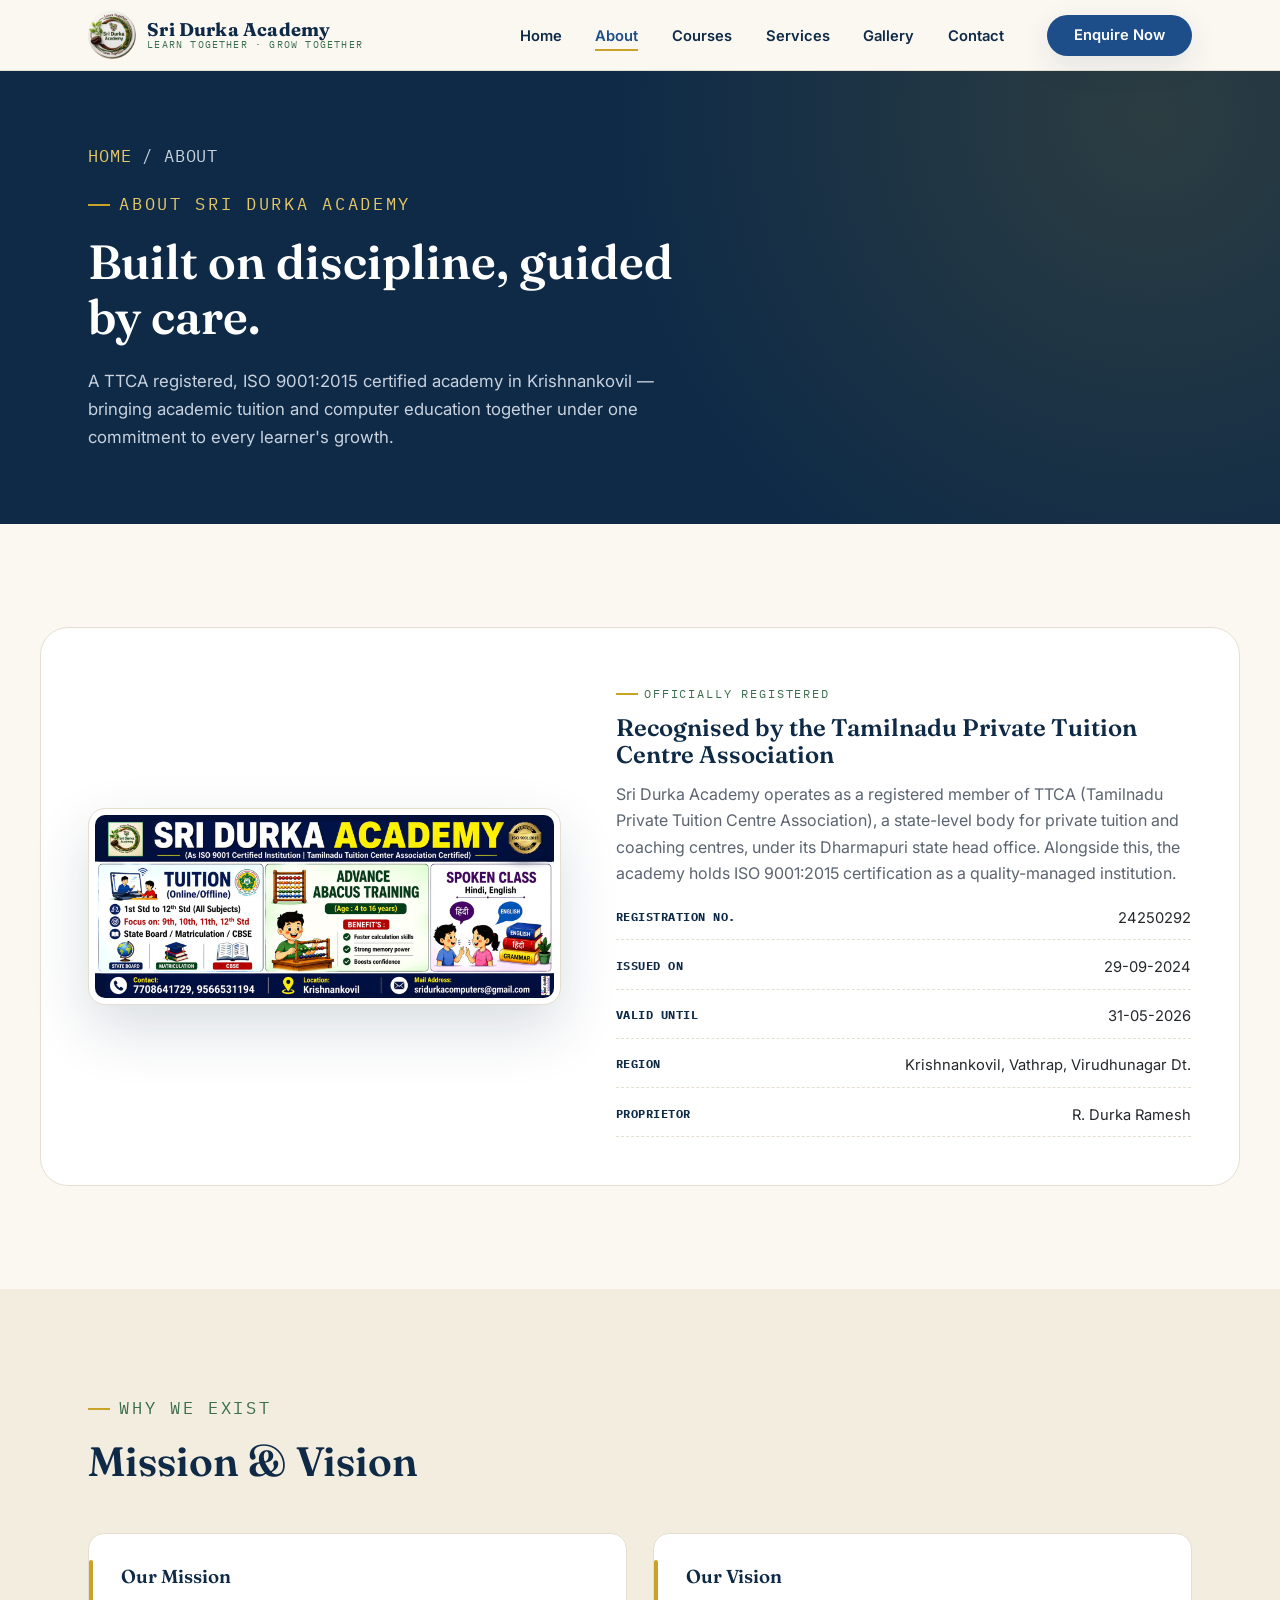
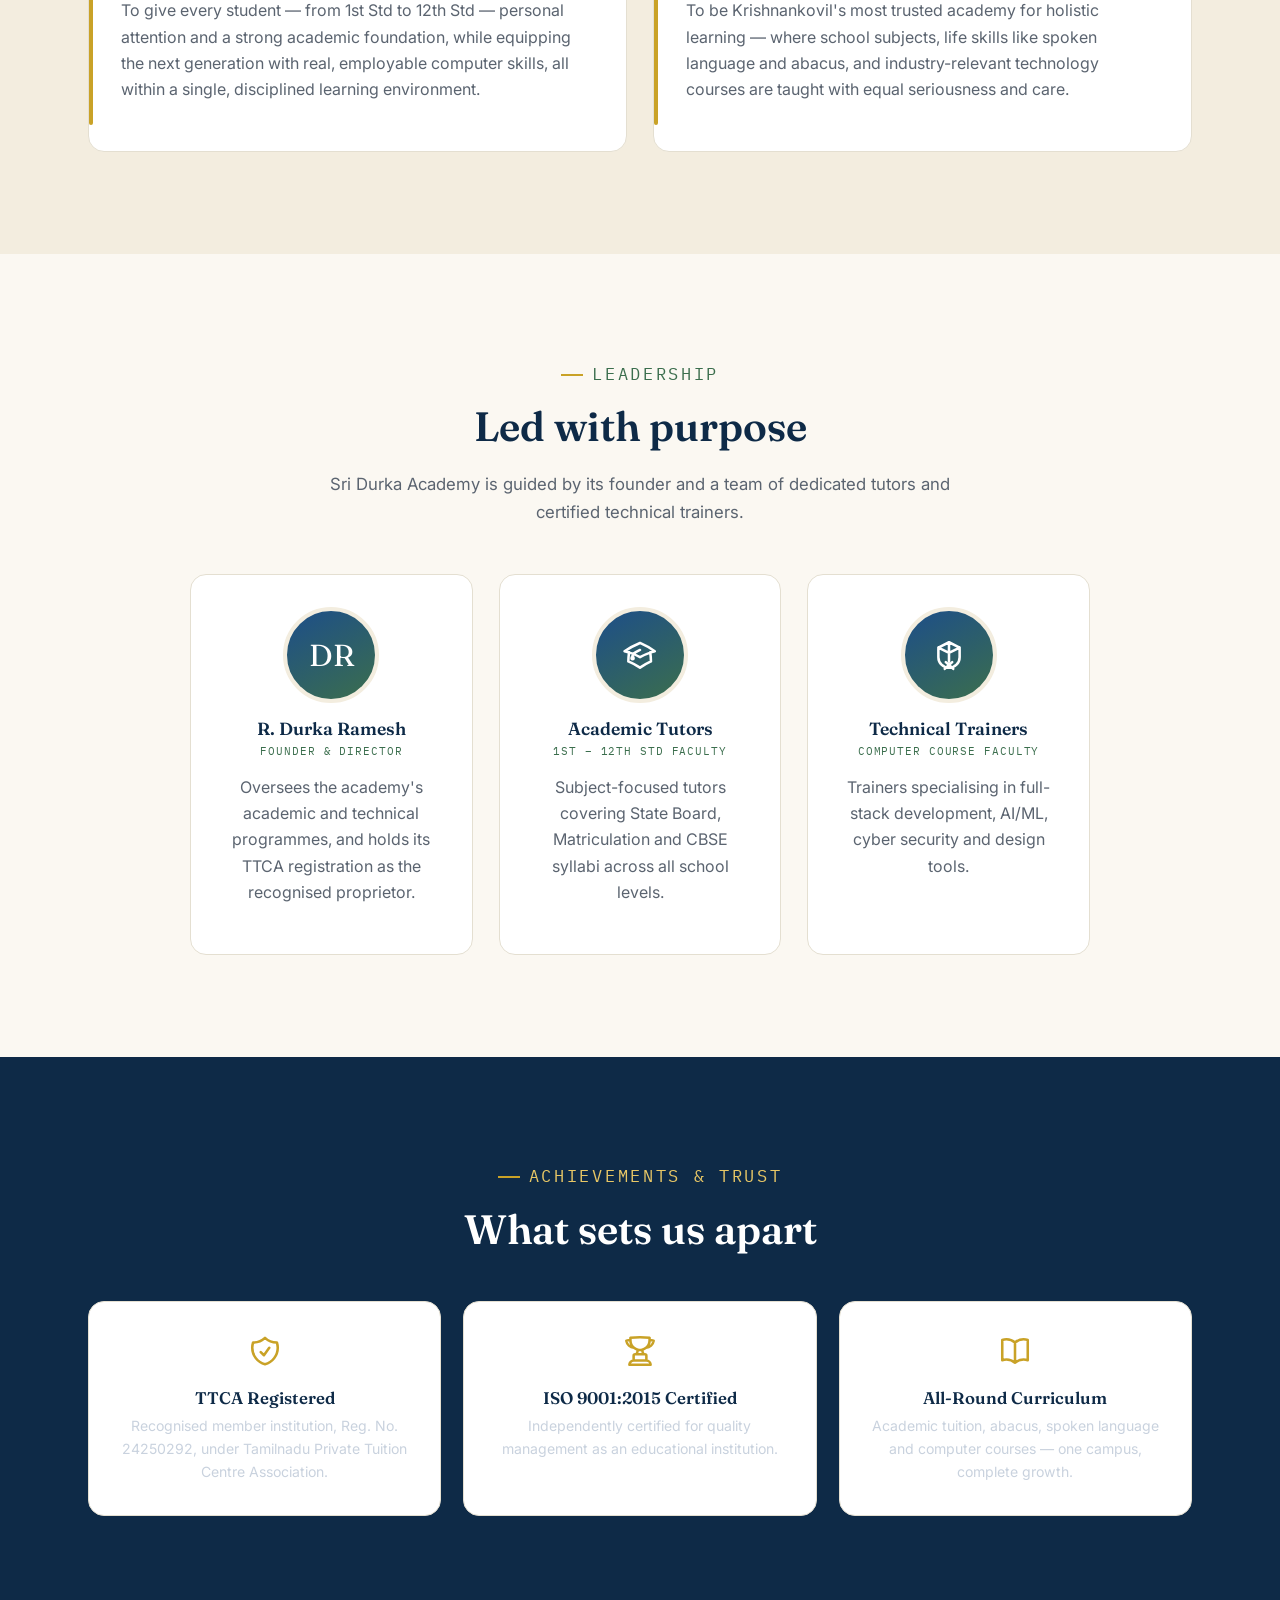
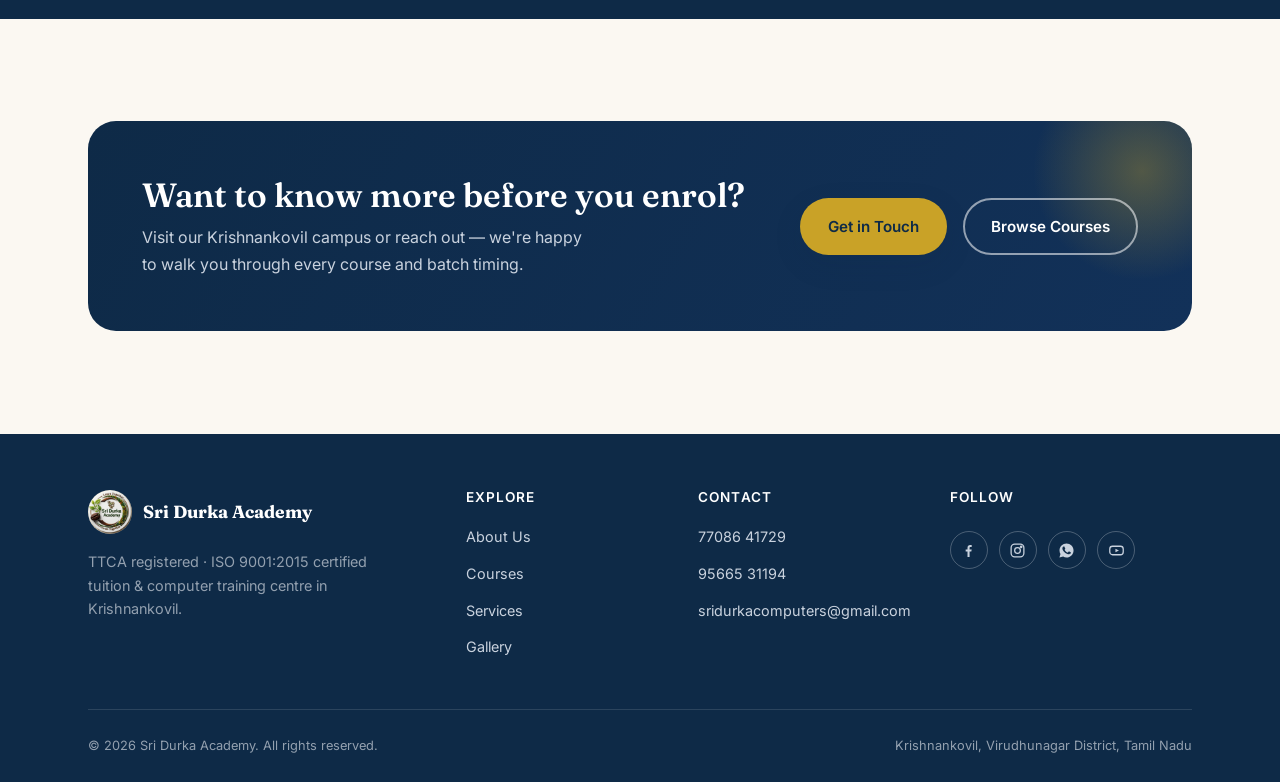
==== about.html @ a43e517c "Initial website upload" ====
<!DOCTYPE html>
<html lang="en">
<head>
<meta charset="UTF-8">
<meta name="viewport" content="width=device-width, initial-scale=1.0">
<title>About Us | Sri Durka Academy — TTCA Registered, ISO 9001:2015 Certified</title>
<meta name="description" content="Learn about Sri Durka Academy's mission, vision and leadership — a TTCA registered, ISO 9001:2015 certified tuition and computer training centre in Krishnankovil.">
<link rel="icon" type="image/png" href="images/favicon-192.png">
<link rel="apple-touch-icon" href="images/favicon-512.png">
<link rel="preconnect" href="https://fonts.googleapis.com">
<link rel="preconnect" href="https://fonts.gstatic.com" crossorigin>
<link href="https://fonts.googleapis.com/css2?family=Fraunces:ital,opsz,wght@0,9..144,500;0,9..144,600;0,9..144,700;1,9..144,500&family=Inter:wght@400;500;600;700;800&family=IBM+Plex+Mono:wght@500;600&display=swap" rel="stylesheet">
<link rel="stylesheet" href="css/style.css">
</head>
<body>

<header class="site-header">
  <div class="header-inner">
    <a href="index.html" class="brand" aria-label="Sri Durka Academy home">
      <img src="images/logo.png" alt="Sri Durka Academy logo">
      <span class="brand-text">
        <strong>Sri Durka Academy</strong>
        <span>Learn Together · Grow Together</span>
      </span>
    </a>
    <nav class="main-nav" aria-label="Primary">
      <ul>
        <li><a href="index.html" data-page="index.html">Home</a></li>
        <li><a href="about.html" data-page="about.html" class="active">About</a></li>
        <li><a href="courses.html" data-page="courses.html">Courses</a></li>
        <li><a href="services.html" data-page="services.html">Services</a></li>
        <li><a href="gallery.html" data-page="gallery.html">Gallery</a></li>
        <li><a href="contact.html" data-page="contact.html">Contact</a></li>
        <li class="nav-cta"><a href="contact.html" class="btn btn-primary">Enquire Now</a></li>
      </ul>
    </nav>
    <button class="nav-toggle" aria-label="Toggle navigation menu" aria-expanded="false">
      <span></span><span></span><span></span>
    </button>
  </div>
</header>

<section class="page-hero">
  <div class="container">
    <p class="breadcrumb"><a href="index.html">Home</a> / About</p>
    <p class="eyebrow">About Sri Durka Academy</p>
    <h1>Built on discipline, guided by care.</h1>
    <p>A TTCA registered, ISO 9001:2015 certified academy in Krishnankovil — bringing academic tuition and computer education together under one commitment to every learner's growth.</p>
  </div>
</section>

<!-- ===== Overview / Registration ===== -->
<section class="section">
  <div class="container cert-block reveal">
    <div class="cert-frame">
      <img src="images/certificate.jpg" alt="TTCA registration certificate of Sri Durka Academy, Reg. No. 24250292" data-lightbox="images/certificate.jpg" data-caption="TTCA Registration Certificate — Reg. No. 24250292">
    </div>
    <div>
      <p class="eyebrow">Officially Registered</p>
      <h2>Recognised by the Tamilnadu Private Tuition Centre Association</h2>
      <p>Sri Durka Academy operates as a registered member of TTCA (Tamilnadu Private Tuition Centre Association), a state-level body for private tuition and coaching centres, under its Dharmapuri state head office. Alongside this, the academy holds ISO 9001:2015 certification as a quality-managed institution.</p>
      <div class="cert-meta">
        <div><strong>Registration No.</strong><span>24250292</span></div>
        <div><strong>Issued On</strong><span>29-09-2024</span></div>
        <div><strong>Valid Until</strong><span>31-05-2026</span></div>
        <div><strong>Region</strong><span>Krishnankovil, Vathrap, Virudhunagar Dt.</span></div>
        <div><strong>Proprietor</strong><span>R. Durka Ramesh</span></div>
      </div>
    </div>
  </div>
</section>

<!-- ===== Mission / Vision ===== -->
<section class="section section--alt">
  <div class="container">
    <div class="section-head reveal">
      <p class="eyebrow">Why We Exist</p>
      <h2>Mission &amp; Vision</h2>
    </div>
    <div class="pillars">
      <div class="pillar reveal">
        <h3>Our Mission</h3>
        <p>To give every student — from 1st Std to 12th Std — personal attention and a strong academic foundation, while equipping the next generation with real, employable computer skills, all within a single, disciplined learning environment.</p>
      </div>
      <div class="pillar reveal reveal-delay-1">
        <h3>Our Vision</h3>
        <p>To be Krishnankovil's most trusted academy for holistic learning — where school subjects, life skills like spoken language and abacus, and industry-relevant technology courses are taught with equal seriousness and care.</p>
      </div>
    </div>
  </div>
</section>

<!-- ===== Founder / Leadership ===== -->
<section class="section">
  <div class="container">
    <div class="section-head center reveal">
      <p class="eyebrow" style="justify-content:center;">Leadership</p>
      <h2>Led with purpose</h2>
      <p>Sri Durka Academy is guided by its founder and a team of dedicated tutors and certified technical trainers.</p>
    </div>
    <div class="card-grid grid-3" style="max-width:900px; margin-inline:auto;">
      <div class="faculty-card reveal">
        <div class="faculty-avatar">DR</div>
        <h3>R. Durka Ramesh</h3>
        <span class="faculty-role">Founder &amp; Director</span>
        <p>Oversees the academy's academic and technical programmes, and holds its TTCA registration as the recognised proprietor.</p>
      </div>
      <div class="faculty-card reveal reveal-delay-1">
        <div class="faculty-avatar">
          <svg viewBox="0 0 24 24" width="34" height="34" fill="none" stroke="#fff" stroke-width="1.8"><path stroke-linecap="round" stroke-linejoin="round" d="M4.26 10.147a60.44 60.44 0 00-.491 6.347A48.62 48.62 0 0112 20.904a48.62 48.62 0 017.731-4.41 60.46 60.46 0 00-.491-6.347m-15.482 0a50.57 50.57 0 00-2.658-.813A59.9 59.9 0 0112 3.493a59.9 59.9 0 0110.399 5.84c-.896.248-1.783.52-2.658.814m-15.482 0A50.697 50.697 0 0112 13.489a50.697 50.697 0 017.74-3.342M6.75 15a.75.75 0 100-1.5.75.75 0 000 1.5zm0 0v-3.675A55.378 55.378 0 0112 8.443"/></svg>
        </div>
        <h3>Academic Tutors</h3>
        <span class="faculty-role">1st – 12th Std Faculty</span>
        <p>Subject-focused tutors covering State Board, Matriculation and CBSE syllabi across all school levels.</p>
      </div>
      <div class="faculty-card reveal reveal-delay-2">
        <div class="faculty-avatar">
          <svg viewBox="0 0 24 24" width="34" height="34" fill="none" stroke="#fff" stroke-width="1.8"><path stroke-linecap="round" stroke-linejoin="round" d="M9.75 17L15 21.75M14.25 17L9 21.75M12 3v13.5M4.5 6.75l7.5-3.75 7.5 3.75M4.5 6.75v6.75a7.5 7.5 0 0015 0V6.75M4.5 6.75L12 10.5l7.5-3.75"/></svg>
        </div>
        <h3>Technical Trainers</h3>
        <span class="faculty-role">Computer Course Faculty</span>
        <p>Trainers specialising in full-stack development, AI/ML, cyber security and design tools.</p>
      </div>
    </div>
  </div>
</section>

<!-- ===== Achievements / Trust markers ===== -->
<section class="section section--ink">
  <div class="container">
    <div class="section-head center reveal">
      <p class="eyebrow" style="justify-content:center;">Achievements &amp; Trust</p>
      <h2>What sets us apart</h2>
    </div>
    <div class="achieve-grid">
      <div class="achieve reveal">
        <svg viewBox="0 0 24 24" fill="none" stroke="currentColor" stroke-width="1.8"><path stroke-linecap="round" stroke-linejoin="round" d="M9 12.75L11.25 15 15 9.75m-3-7.036A11.959 11.959 0 013.598 6 11.99 11.99 0 003 9.749c0 5.592 3.824 10.29 9 11.623 5.176-1.332 9-6.03 9-11.622 0-1.31-.21-2.571-.598-3.751h-.152c-3.196 0-6.1-1.248-8.25-3.285z"/></svg>
        <h4>TTCA Registered</h4>
        <p>Recognised member institution, Reg. No. 24250292, under Tamilnadu Private Tuition Centre Association.</p>
      </div>
      <div class="achieve reveal reveal-delay-1">
        <svg viewBox="0 0 24 24" fill="none" stroke="currentColor" stroke-width="1.8"><path stroke-linecap="round" stroke-linejoin="round" d="M16.5 18.75h-9m9 0a3 3 0 013 3h-15a3 3 0 013-3m9 0v-3.375c0-.621-.503-1.125-1.125-1.125h-.871M7.5 18.75v-3.375c0-.621.504-1.125 1.125-1.125h.872m5.007 0H9.497m5.007 0a7.454 7.454 0 01-.982-3.172M9.497 14.25a7.454 7.454 0 00.981-3.172M5.25 4.236c-.982.143-1.954.317-2.916.52A6.003 6.003 0 007.73 9.728M5.25 4.236V4.5c0 2.108.966 3.99 2.48 5.228M5.25 4.236V2.721C7.456 2.41 9.71 2.25 12 2.25c2.291 0 4.545.16 6.75.47v1.516M7.73 9.728a6.726 6.726 0 002.748 1.35m8.272-6.842V4.5c0 2.108-.966 3.99-2.48 5.228m2.48-5.492a46.32 46.32 0 012.916.52 6.003 6.003 0 01-5.395 4.972m0 0a6.726 6.726 0 01-2.749 1.35m0 0a6.772 6.772 0 01-3.044 0"/></svg>
        <h4>ISO 9001:2015 Certified</h4>
        <p>Independently certified for quality management as an educational institution.</p>
      </div>
      <div class="achieve reveal reveal-delay-2">
        <svg viewBox="0 0 24 24" fill="none" stroke="currentColor" stroke-width="1.8"><path stroke-linecap="round" stroke-linejoin="round" d="M12 6.042A8.967 8.967 0 006 3.75c-1.052 0-2.062.18-3 .512v14.25A8.987 8.987 0 016 18c2.305 0 4.408.867 6 2.292m0-14.25a8.966 8.966 0 016-2.292c1.052 0 2.062.18 3 .512v14.25A8.987 8.987 0 0018 18a8.967 8.967 0 00-6 2.292m0-14.25v14.25"/></svg>
        <h4>All-Round Curriculum</h4>
        <p>Academic tuition, abacus, spoken language and computer courses — one campus, complete growth.</p>
      </div>
    </div>
  </div>
</section>

<!-- ===== CTA ===== -->
<section class="section">
  <div class="container">
    <div class="cta-band reveal">
      <div>
        <h3>Want to know more before you enrol?</h3>
        <p>Visit our Krishnankovil campus or reach out — we're happy to walk you through every course and batch timing.</p>
      </div>
      <div class="cta-actions">
        <a href="contact.html" class="btn btn-gold">Get in Touch</a>
        <a href="courses.html" class="btn btn-outline">Browse Courses</a>
      </div>
    </div>
  </div>
</section>

<footer class="site-footer">
  <div class="container">
    <div class="footer-grid">
      <div>
        <div class="footer-brand">
          <img src="images/logo.png" alt="Sri Durka Academy logo">
          <strong>Sri Durka Academy</strong>
        </div>
        <p style="color:#93A0AF; font-size:0.9rem; max-width:34ch;">TTCA registered · ISO 9001:2015 certified tuition &amp; computer training centre in Krishnankovil.</p>
      </div>
      <div>
        <h4>Explore</h4>
        <ul>
          <li><a href="about.html">About Us</a></li>
          <li><a href="courses.html">Courses</a></li>
          <li><a href="services.html">Services</a></li>
          <li><a href="gallery.html">Gallery</a></li>
        </ul>
      </div>
      <div>
        <h4>Contact</h4>
        <ul>
          <li><a href="tel:+917708641729">77086 41729</a></li>
          <li><a href="tel:+919566531194">95665 31194</a></li>
          <li><a href="mailto:sridurkacomputers@gmail.com">sridurkacomputers@gmail.com</a></li>
        </ul>
      </div>
      <div>
        <h4>Follow</h4>
        <div class="social-row">
          <a href="#" aria-label="Facebook"><svg viewBox="0 0 24 24" fill="currentColor"><path d="M13.5 21v-7.5h2.5l.5-3H13.5V8.5c0-.87.24-1.46 1.49-1.46H16.5V4.36C16.24 4.32 15.34 4.25 14.29 4.25c-2.19 0-3.69 1.34-3.69 3.79V10.5H8v3h2.6V21h2.9z"/></svg></a>
          <a href="#" aria-label="Instagram"><svg viewBox="0 0 24 24" fill="none" stroke="currentColor" stroke-width="1.8"><rect x="3" y="3" width="18" height="18" rx="5"/><circle cx="12" cy="12" r="4"/><circle cx="17.2" cy="6.8" r="1"/></svg></a>
          <a href="#" aria-label="WhatsApp"><svg viewBox="0 0 24 24" fill="currentColor"><path d="M12.04 2C6.58 2 2.13 6.45 2.13 11.91c0 1.85.5 3.58 1.36 5.06L2 22l5.2-1.46a9.87 9.87 0 004.84 1.24h.01c5.46 0 9.9-4.45 9.9-9.91C21.96 6.45 17.51 2 12.04 2zm5.8 14.03c-.24.68-1.4 1.3-1.94 1.38-.5.08-1.13.11-1.82-.11a16.7 16.7 0 01-1.66-.6c-2.93-1.26-4.85-4.2-5-4.4-.15-.2-1.2-1.6-1.2-3.06 0-1.45.77-2.16 1.04-2.46.27-.3.6-.37.8-.37.2 0 .4 0 .58.01.19.01.44-.07.68.53.24.6.83 2.06.9 2.21.07.15.12.32.02.52-.1.2-.15.33-.3.5-.15.18-.31.4-.44.54-.15.15-.3.31-.13.6.17.3.76 1.26 1.64 2.04 1.13 1 2.08 1.32 2.38 1.47.3.15.48.13.65-.08.18-.2.75-.87.95-1.17.2-.3.4-.25.66-.15.27.1 1.72.81 2.01.96.3.15.5.22.57.35.07.13.07.75-.17 1.42z"/></svg></a>
          <a href="#" aria-label="YouTube"><svg viewBox="0 0 24 24" fill="none" stroke="currentColor" stroke-width="1.8"><rect x="2.5" y="6" width="19" height="12" rx="4"/><path d="M10.5 9.5l5 2.5-5 2.5z" fill="currentColor" stroke="none"/></svg></a>
        </div>
      </div>
    </div>
    <div class="footer-bottom">
      <span>&copy; <span data-year></span> Sri Durka Academy. All rights reserved.</span>
      <span>Krishnankovil, Virudhunagar District, Tamil Nadu</span>
    </div>
  </div>
</footer>

<div class="lightbox">
  <button class="lightbox-close" aria-label="Close">&times;</button>
  <img src="" alt="">
  <div class="lightbox-caption"></div>
</div>

<script src="js/main.js"></script>
</body>
</html>
---- css/style.css ----
/* ============================================================
   SRI DURKA ACADEMY — Stylesheet
   Design system: Navy / Royal Blue / Gold / Leaf Green on cream
   Display face: Fraunces  |  Body: Inter  |  Utility: IBM Plex Mono
   ============================================================ */

/* ---------- Design tokens ---------- */
:root{
  /* colour */
  --ink:        #0E2A47;   /* deep navy — headings, header */
  --royal:      #1D4E89;   /* primary blue — links, buttons */
  --royal-dark: #123159;
  --gold:       #C9A227;   /* seal / accent */
  --gold-soft:  #E8C766;
  --leaf:       #3B6E4D;   /* secondary accent, tied to logo leaf */
  --leaf-dark:  #2A5138;
  --cream:      #FBF8F2;   /* page background */
  --cream-deep: #F3EDDF;
  --paper:      #FFFFFF;
  --text:       #24272B;
  --text-soft:  #5B6470;
  --line:       #E4DFD1;
  --shadow:     0 10px 30px rgba(14,42,71,0.10);
  --shadow-lg:  0 24px 60px rgba(14,42,71,0.16);

  /* type */
  --font-display: "Fraunces", Georgia, "Times New Roman", serif;
  --font-body: "Inter", -apple-system, BlinkMacSystemFont, "Segoe UI", sans-serif;
  --font-mono: "IBM Plex Mono", "Courier New", monospace;

  /* rhythm */
  --radius-sm: 8px;
  --radius: 16px;
  --radius-lg: 28px;
  --gutter: clamp(1.25rem, 4vw, 3rem);
  --section-pad: clamp(3.5rem, 8vw, 7rem);
  --maxw: 1200px;
}

/* ---------- Reset ---------- */
*, *::before, *::after{ box-sizing: border-box; }
html{ scroll-behavior: smooth; }
@media (prefers-reduced-motion: reduce){
  html{ scroll-behavior: auto; }
  *, *::before, *::after{ animation-duration: 0.001ms !important; animation-iteration-count: 1 !important; transition-duration: 0.001ms !important; scroll-behavior: auto !important; }
}
body{
  margin:0;
  font-family: var(--font-body);
  color: var(--text);
  background: var(--cream);
  line-height: 1.65;
  -webkit-font-smoothing: antialiased;
}
img{ max-width:100%; display:block; }
a{ color: inherit; text-decoration:none; }
ul{ list-style:none; margin:0; padding:0; }
h1,h2,h3,h4{ font-family: var(--font-display); color: var(--ink); line-height:1.15; margin:0 0 0.5em; font-weight:600; }
p{ margin:0 0 1em; color: var(--text-soft); }
button{ font-family: inherit; cursor:pointer; }
:focus-visible{ outline: 3px solid var(--gold); outline-offset: 3px; }

.container{ max-width: var(--maxw); margin-inline:auto; padding-inline: var(--gutter); }
.section{ padding-block: var(--section-pad); }
.section--tight{ padding-block: clamp(2.5rem,5vw,4rem); }
.section--alt{ background: var(--cream-deep); }
.section--ink{ background: var(--ink); color:#EFEAE0; }
.section--ink h2, .section--ink h3{ color:#fff; }
.section--ink p{ color:#C9D2DE; }

.eyebrow{
  font-family: var(--font-mono);
  font-size: 0.72rem;
  letter-spacing: 0.16em;
  text-transform: uppercase;
  color: var(--leaf);
  display:inline-flex;
  align-items:center;
  gap: 0.55em;
  margin-bottom: 0.9em;
}
.eyebrow::before{ content:""; width: 22px; height: 2px; background: var(--gold); display:inline-block; }
.section--ink .eyebrow{ color: var(--gold-soft); }

.section-head{ max-width: 640px; margin-bottom: clamp(2rem,4vw,3rem); }
.section-head.center{ margin-inline:auto; text-align:center; }
.section-head h2{ font-size: clamp(1.8rem, 3.2vw, 2.6rem); }
.section-head p{ font-size: 1.05rem; }

/* ---------- Buttons ---------- */
.btn{
  display:inline-flex; align-items:center; justify-content:center; gap:0.5em;
  font-family: var(--font-body); font-weight:600; font-size:0.95rem;
  padding: 0.9em 1.7em; border-radius: 999px; border: 2px solid transparent;
  transition: transform .25s ease, box-shadow .25s ease, background .25s ease, color .25s ease, border-color .25s ease;
  white-space: nowrap;
}
.btn-primary{ background: var(--royal); color:#fff !important; box-shadow: var(--shadow); }
.btn-primary:hover{ background: var(--royal-dark); transform: translateY(-2px); box-shadow: var(--shadow-lg); }
.btn-primary a{ color:#fff !important; }
.btn-gold{ background: var(--gold); color: var(--ink); box-shadow: var(--shadow); }
.btn-gold:hover{ background: var(--gold-soft); transform: translateY(-2px); box-shadow: var(--shadow-lg); }
.btn-outline{ border-color: rgba(255,255,255,0.55); color:#fff; }
.btn-outline:hover{ background: rgba(255,255,255,0.12); border-color:#fff; }
.btn-ghost{ border-color: var(--ink); color: var(--ink); }
.btn-ghost:hover{ background: var(--ink); color:#fff; }
.btn-block{ width:100%; }

/* ---------- Header ---------- */
.site-header{
  position: sticky; top:0; z-index: 100;
  background: rgba(251,248,242,0.9);
  backdrop-filter: blur(10px);
  border-bottom: 1px solid var(--line);
  transition: box-shadow .3s ease;
}
.site-header.scrolled{ box-shadow: 0 6px 24px rgba(14,42,71,0.08); }
.header-inner{
  display:flex; align-items:center; justify-content:space-between;
  padding-block: 0.7rem;
  max-width: var(--maxw); margin-inline:auto; padding-inline: var(--gutter);
}
.brand{ display:flex; align-items:center; gap:0.7rem; }
.brand img{ width:48px; height:48px; object-fit:contain; border-radius:50%; }
.brand-text{ display:flex; flex-direction:column; line-height:1.1; }
.brand-text strong{ font-family: var(--font-display); font-size:1.15rem; color: var(--ink); letter-spacing:0.01em; }
.brand-text span{ font-family: var(--font-mono); font-size:0.62rem; letter-spacing:0.12em; text-transform:uppercase; color: var(--leaf); }

.main-nav{ display:flex; }
.main-nav ul{ display:flex; align-items:center; gap: 2.1rem; }
.main-nav a{
  position:relative; font-weight:600; font-size:0.92rem; color: var(--ink);
  padding-block: 0.4rem;
}
.main-nav a::after{
  content:""; position:absolute; left:0; right:0; bottom:0; height:2px;
  background: var(--gold); transform: scaleX(0); transform-origin:left;
  transition: transform .3s ease;
}
.main-nav a:hover::after, .main-nav a.active::after{ transform: scaleX(1); }
.main-nav a.active{ color: var(--royal); }
.nav-cta{ margin-left: 0.6rem; }

.nav-toggle{
  display:none; background:none; border:none; width:42px; height:42px;
  position:relative; flex-direction:column; align-items:center; justify-content:center; gap:5px;
}
.nav-toggle span{ display:block; width:24px; height:2px; background: var(--ink); transition: transform .3s ease, opacity .3s ease; }
.nav-toggle.open span:nth-child(1){ transform: translateY(7px) rotate(45deg); }
.nav-toggle.open span:nth-child(2){ opacity:0; }
.nav-toggle.open span:nth-child(3){ transform: translateY(-7px) rotate(-45deg); }

/* ---------- Hero ---------- */
.hero{
  position:relative; overflow:hidden;
  padding-block: clamp(3rem,7vw,5.5rem);
  background:
    radial-gradient(circle at 82% 18%, rgba(201,162,39,0.14), transparent 45%),
    radial-gradient(circle at 8% 90%, rgba(59,110,77,0.12), transparent 50%),
    var(--cream);
}
.hero-grid{
  display:grid; grid-template-columns: 1.15fr 0.85fr; gap: clamp(2rem,5vw,4rem);
  align-items:center;
}
.hero h1{ font-size: clamp(2.4rem, 5vw, 3.6rem); margin-bottom:0.4em; }
.hero h1 em{ font-style:italic; color: var(--royal); }
.hero-lede{ font-size: 1.12rem; max-width: 46ch; }
.hero-actions{ display:flex; gap:1rem; flex-wrap:wrap; margin-top: 1.6rem; }
.hero-trust{ display:flex; gap: 1.8rem; margin-top: 2.4rem; flex-wrap:wrap; }
.hero-trust div{ display:flex; flex-direction:column; }
.hero-trust strong{ font-family: var(--font-display); font-size:1.6rem; color: var(--ink); }
.hero-trust span{ font-size:0.78rem; color: var(--text-soft); text-transform:uppercase; letter-spacing:0.06em; }

/* Signature seal badge — recurring motif referencing the academy's
   TTCA registration + ISO certification, styled like a wax/ribbon seal */
.seal{
  position:relative; width: min(340px, 90%); aspect-ratio:1; margin-inline:auto;
  border-radius:50%;
  background: conic-gradient(from 180deg, var(--gold-soft), var(--gold), var(--gold-soft), var(--gold));
  display:flex; align-items:center; justify-content:center;
  animation: seal-spin 40s linear infinite;
  filter: drop-shadow(0 20px 40px rgba(14,42,71,0.2));
}
@keyframes seal-spin{ to{ transform: rotate(360deg); } }
.seal::before{
  content:""; position:absolute; inset:14px; border-radius:50%;
  background: var(--ink);
}
.seal-core{
  position:absolute; inset:14px; border-radius:50%;
  display:flex; flex-direction:column; align-items:center; justify-content:center;
  text-align:center; color:#fff; animation: seal-spin 40s linear infinite reverse;
  padding: 1.2rem;
}
.seal-core img{ width: 54px; height:54px; object-fit:contain; border-radius:50%; margin-bottom:0.6rem; background:#fff; padding:4px; }
.seal-core strong{ font-family: var(--font-display); font-size:1rem; line-height:1.2; }
.seal-core span{ font-family: var(--font-mono); font-size:0.6rem; letter-spacing:0.1em; text-transform:uppercase; color: var(--gold-soft); margin-top:0.4rem; }

/* ---------- Cards ---------- */
.card-grid{ display:grid; gap: 1.6rem; }
.grid-2{ grid-template-columns: repeat(2,1fr); }
.grid-3{ grid-template-columns: repeat(3,1fr); }
.grid-4{ grid-template-columns: repeat(4,1fr); }

.card{
  background: var(--paper); border-radius: var(--radius); padding: 1.9rem;
  border: 1px solid var(--line); position:relative; overflow:hidden;
  transition: transform .35s ease, box-shadow .35s ease, border-color .35s ease;
}
.card:hover{ transform: translateY(-6px); box-shadow: var(--shadow-lg); border-color: transparent; }
.card-icon{
  width: 54px; height:54px; border-radius: 14px; display:flex; align-items:center; justify-content:center;
  background: linear-gradient(145deg, var(--royal), var(--royal-dark)); color:#fff; margin-bottom:1.1rem;
}
.card-icon svg{ width:26px; height:26px; }
.card h3{ font-size:1.18rem; margin-bottom:0.45em; }
.card p{ font-size:0.95rem; margin-bottom:0; }

.ribbon-tag{
  position:absolute; top:14px; right:-32px; transform:rotate(40deg);
  background: var(--gold); color: var(--ink); font-family: var(--font-mono);
  font-size:0.6rem; letter-spacing:0.08em; text-transform:uppercase; font-weight:700;
  padding: 0.28em 2.4em; box-shadow: 0 2px 6px rgba(0,0,0,0.15);
}

/* Course card specifics */
.course-card{ display:flex; flex-direction:column; height:100%; }
.course-card .tags{ display:flex; flex-wrap:wrap; gap:0.4rem; margin-top:auto; padding-top:1rem; }
.course-card .tag{
  font-family: var(--font-mono); font-size:0.66rem; letter-spacing:0.04em; text-transform:uppercase;
  background: var(--cream-deep); color: var(--leaf-dark); padding:0.3em 0.7em; border-radius:6px;
}

/* ---------- Feature strip ---------- */
.strip{ display:grid; grid-template-columns: repeat(4,1fr); gap:1.5rem; }
.strip-item{ text-align:center; padding: 1.6rem 1rem; }
.strip-item .num{ font-family: var(--font-display); font-size:2.4rem; color: var(--gold); display:block; margin-bottom:0.2rem; }
.strip-item span{ display:block; font-size:0.85rem; color: var(--text-soft); text-transform:uppercase; letter-spacing:0.05em; }

/* ---------- Split section (image/text) ---------- */
.split{ display:grid; grid-template-columns: 1fr 1fr; gap: clamp(2rem,5vw,4rem); align-items:center; }
.split.reverse .split-media{ order:2; }
.split-media{
  position:relative; border-radius: var(--radius-lg); overflow:hidden;
  border: 1px solid var(--line); background: var(--paper); box-shadow: var(--shadow);
}
.split-media img{ width:100%; height:100%; object-fit:cover; }
.split-list{ margin-top:1.4rem; display:grid; gap:0.9rem; }
.split-list li{ display:flex; gap:0.8rem; align-items:flex-start; color: var(--text-soft); }
.split-list svg{ flex:none; width:20px; height:20px; color: var(--leaf); margin-top:2px; }

/* ---------- Illustration blocks (CSS/SVG, no external photos) ---------- */
.illustration{
  aspect-ratio: 4/3; border-radius: var(--radius-lg);
  background: linear-gradient(160deg, var(--ink), var(--royal-dark));
  display:flex; align-items:center; justify-content:center; padding:2rem;
  position:relative; overflow:hidden;
}
.illustration svg{ width:70%; height:70%; }
.illustration::after{
  content:""; position:absolute; inset:0;
  background: radial-gradient(circle at 20% 20%, rgba(201,162,39,0.25), transparent 55%);
}

/* ---------- CTA band ---------- */
.cta-band{
  background: linear-gradient(120deg, var(--ink), var(--royal-dark));
  color:#fff; border-radius: var(--radius-lg); padding: clamp(2.2rem,5vw,3.4rem);
  display:flex; align-items:center; justify-content:space-between; gap:2rem; flex-wrap:wrap;
  position:relative; overflow:hidden;
}

.feature-grid{ display:grid; grid-template-columns: repeat(4, minmax(0, 1fr)); gap: 1.2rem; }
.feature-card{
  background: var(--paper); border: 1px solid var(--line); border-radius: var(--radius);
  padding: 1.4rem; box-shadow: var(--shadow);
}
.feature-icon{
  width: 46px; height: 46px; border-radius: 14px; display:flex; align-items:center; justify-content:center;
  background: linear-gradient(145deg, var(--royal), var(--royal-dark)); color:#fff; margin-bottom: 0.9rem;
}
.feature-icon svg{ width: 22px; height: 22px; }
.feature-card h3{ font-size: 1.06rem; margin-bottom: 0.4rem; }
.feature-card p{ font-size: 0.92rem; margin-bottom: 0; }

.step-grid{ display:grid; grid-template-columns: repeat(3, minmax(0, 1fr)); gap: 1.2rem; }
.step-card{
  background: linear-gradient(145deg, var(--cream), var(--paper)); border: 1px solid var(--line);
  border-radius: var(--radius); padding: 1.5rem;
}
.step-number{
  display:inline-flex; align-items:center; justify-content:center; width: 42px; height: 42px; border-radius: 50%;
  background: var(--ink); color:#fff; font-family: var(--font-mono); font-size: 0.8rem; margin-bottom: 0.8rem;
}
.step-card h3{ font-size: 1.08rem; margin-bottom: 0.4rem; }
.step-card p{ font-size: 0.93rem; margin-bottom: 0; }

.floating-cta{ position:fixed; right:1rem; bottom:1rem; z-index:120; display:flex; flex-direction:column; gap:0.7rem; }
.fab{
  display:inline-flex; align-items:center; justify-content:center; min-width: 150px; padding: 0.8rem 1rem; border-radius: 999px;
  color:#fff; font-weight: 700; box-shadow: var(--shadow-lg); transition: transform .2s ease, box-shadow .2s ease;
}
.fab:hover{ transform: translateY(-2px); }
.fab-whatsapp{ background:#25D366; }
.fab-call{ background: var(--royal); }
.cta-band::before{
  content:""; position:absolute; right:-60px; top:-60px; width:220px; height:220px; border-radius:50%;
  background: radial-gradient(circle, rgba(201,162,39,0.35), transparent 70%);
}
.cta-band h3{ color:#fff; font-size: clamp(1.5rem,3vw,2.1rem); margin-bottom:0.3em; }
.cta-band p{ color:#C9D2DE; margin-bottom:0; max-width:44ch; }
.cta-actions{ display:flex; gap:1rem; flex-wrap:wrap; position:relative; }

/* ---------- Timeline / process (mission-vision, achievements) ---------- */
.pillars{ display:grid; grid-template-columns: repeat(2,1fr); gap:1.6rem; }
.pillar{
  background: var(--paper); border: 1px solid var(--line); border-radius: var(--radius);
  padding: 2rem; position:relative;
}
.pillar::before{ content:""; position:absolute; left:0; top:1.6rem; bottom:1.6rem; width:4px; background: var(--gold); border-radius:4px; }
.pillar h3{ margin-bottom:0.5em; }

.achieve-grid{ display:grid; grid-template-columns: repeat(3,1fr); gap:1.4rem; }
.achieve{
  text-align:center; padding: 2rem 1.2rem; border-radius: var(--radius);
  background: var(--paper); border:1px solid var(--line);
}
.achieve svg{ width:34px; height:34px; color: var(--gold); margin-bottom:0.8rem; }
.achieve h4{ font-size:1.05rem; margin-bottom:0.35em; }
.achieve p{ font-size:0.88rem; margin-bottom:0; }

/* Certificate showcase */
.cert-block{
  display:grid; grid-template-columns: 0.9fr 1.1fr; gap: clamp(2rem,5vw,3.5rem); align-items:center;
  background: var(--paper); border:1px solid var(--line); border-radius: var(--radius-lg);
  padding: clamp(1.6rem,4vw,3rem);
}
.cert-frame{
  border-radius: var(--radius); overflow:hidden; border: 6px solid var(--paper);
  box-shadow: var(--shadow-lg); outline: 1px solid var(--line);
  cursor: zoom-in;
}
.cert-meta{ display:grid; gap:0.9rem; margin-top:1.2rem; }
.cert-meta div{ display:flex; justify-content:space-between; border-bottom:1px dashed var(--line); padding-bottom:0.6rem; font-size:0.92rem; }
.cert-meta strong{ color: var(--ink); font-family: var(--font-mono); font-size:0.78rem; text-transform:uppercase; letter-spacing:0.04em; }

/* ---------- Faculty ---------- */
.faculty-card{
  background: var(--paper); border:1px solid var(--line); border-radius: var(--radius);
  padding: 2rem; text-align:center;
}
.faculty-avatar{
  width:96px; height:96px; border-radius:50%; margin:0 auto 1rem; background: linear-gradient(150deg, var(--royal), var(--leaf));
  display:flex; align-items:center; justify-content:center; color:#fff; font-family:var(--font-display); font-size:1.9rem;
  border: 4px solid var(--cream-deep);
}
.faculty-card h3{ margin-bottom:0.15em; font-size:1.1rem; }
.faculty-role{ font-family: var(--font-mono); font-size:0.7rem; text-transform:uppercase; letter-spacing:0.08em; color: var(--leaf); margin-bottom:0.8rem; display:block; }

/* ---------- Gallery ---------- */
.gallery-filter{ display:flex; gap:0.7rem; flex-wrap:wrap; margin-bottom:2rem; }
.filter-btn{
  font-family: var(--font-mono); font-size:0.72rem; letter-spacing:0.06em; text-transform:uppercase;
  padding:0.55em 1.1em; border-radius:999px; border:1px solid var(--line); background: var(--paper); color: var(--text-soft);
  transition: all .25s ease;
}
.filter-btn.active, .filter-btn:hover{ background: var(--ink); color:#fff; border-color: var(--ink); }

.gallery-grid{
  display:grid; grid-template-columns: repeat(3,1fr); gap: 1rem;
  grid-auto-flow: dense;
}
.gallery-item{
  border-radius: var(--radius); overflow:hidden; position:relative; cursor:zoom-in;
  aspect-ratio: 1/1; border:1px solid var(--line);
}
.gallery-item.tall{ aspect-ratio: 1/1.4; grid-row: span 2; }
.gallery-item img{ width:100%; height:100%; object-fit:cover; transition: transform .5s ease; }
.gallery-item:hover img{ transform: scale(1.08); }
.gallery-caption{
  position:absolute; inset:auto 0 0 0; padding: 0.9rem 1rem;
  background: linear-gradient(0deg, rgba(14,42,71,0.85), transparent);
  color:#fff; font-size:0.82rem; opacity:0; transform: translateY(8px);
  transition: all .3s ease;
}
.gallery-item:hover .gallery-caption{ opacity:1; transform:translateY(0); }

.lightbox{
  position:fixed; inset:0; background: rgba(11,20,32,0.92); z-index:1000;
  display:flex; align-items:center; justify-content:center; padding: 2rem;
  opacity:0; pointer-events:none; transition: opacity .3s ease;
}
.lightbox.open{ opacity:1; pointer-events:auto; }
.lightbox img{ max-width: min(90vw, 900px); max-height:85vh; border-radius:10px; box-shadow: 0 30px 80px rgba(0,0,0,0.5); }
.lightbox-close{
  position:absolute; top:1.5rem; right:1.5rem; width:44px; height:44px; border-radius:50%;
  background: rgba(255,255,255,0.12); color:#fff; border:1px solid rgba(255,255,255,0.3); font-size:1.4rem;
  display:flex; align-items:center; justify-content:center;
}
.lightbox-close:hover{ background: rgba(255,255,255,0.25); }
.lightbox-caption{ position:absolute; bottom:2rem; left:0; right:0; text-align:center; color:#EFEAE0; font-size:0.9rem; }

/* ---------- Contact ---------- */
.contact-grid{ display:grid; grid-template-columns: 0.85fr 1.15fr; gap: clamp(2rem,5vw,3.5rem); }
.contact-info-card{
  background: var(--ink); color:#EFEAE0; border-radius: var(--radius-lg); padding: clamp(1.8rem,4vw,2.6rem);
}
.contact-info-card h3{ color:#fff; }
.contact-line{ display:flex; gap:0.9rem; align-items:flex-start; margin-bottom:1.3rem; }
.contact-line svg{ flex:none; width:20px; height:20px; color: var(--gold-soft); margin-top:3px; }
.contact-line strong{ display:block; color:#fff; font-size:0.92rem; }
.contact-line span, .contact-line a{ font-size:0.88rem; color:#C9D2DE; }
.social-row{ display:flex; gap:0.7rem; margin-top:1.6rem; }
.social-row a{
  width:38px; height:38px; border-radius:50%; border:1px solid rgba(255,255,255,0.25);
  display:flex; align-items:center; justify-content:center; transition: all .25s ease;
}
.social-row a:hover{ background: var(--gold); border-color: var(--gold); color: var(--ink); }
.social-row svg{ width:17px; height:17px; }

.form-card{ background: var(--paper); border:1px solid var(--line); border-radius: var(--radius-lg); padding: clamp(1.8rem,4vw,2.6rem); }
.form-row{ display:grid; grid-template-columns:1fr 1fr; gap:1rem; }
.field{ margin-bottom:1.2rem; }
.field label{ display:block; font-size:0.82rem; font-weight:600; color: var(--ink); margin-bottom:0.4rem; }
.field input, .field select, .field textarea{
  width:100%; padding:0.85em 1em; border-radius:10px; border:1px solid var(--line);
  background: var(--cream); font-family: var(--font-body); font-size:0.95rem; color: var(--text);
  transition: border-color .2s ease, box-shadow .2s ease;
}
.field input:focus, .field select:focus, .field textarea:focus{
  border-color: var(--royal); box-shadow: 0 0 0 4px rgba(29,78,137,0.12); outline:none;
}
.field textarea{ resize:vertical; min-height:120px; }
.map-frame{ border-radius: var(--radius-lg); overflow:hidden; border:1px solid var(--line); margin-top:2rem; }
.map-frame iframe{ width:100%; height:340px; border:0; display:block; }
.form-note{ font-size:0.8rem; color: var(--text-soft); margin-top:0.8rem; }

/* ---------- Footer ---------- */
.site-footer{ background: var(--ink); color:#C9D2DE; padding-block: 3.5rem 1.6rem; }
.footer-grid{ display:grid; grid-template-columns: 1.4fr 0.8fr 0.8fr 1fr; gap:2.4rem; margin-bottom:2.4rem; }
.footer-brand{ display:flex; align-items:center; gap:0.7rem; margin-bottom:1rem; }
.footer-brand img{ width:44px; height:44px; border-radius:50%; }
.footer-brand strong{ font-family: var(--font-display); color:#fff; font-size:1.1rem; }
.site-footer h4{ color:#fff; font-family: var(--font-body); font-size:0.85rem; text-transform:uppercase; letter-spacing:0.08em; margin-bottom:1.1rem; }
.site-footer ul li{ margin-bottom:0.65rem; }
.site-footer a{ font-size:0.9rem; color:#C9D2DE; transition: color .2s ease; }
.site-footer a:hover{ color: var(--gold-soft); }
.footer-bottom{
  border-top:1px solid rgba(255,255,255,0.12); padding-top:1.6rem;
  display:flex; justify-content:space-between; flex-wrap:wrap; gap:0.8rem; font-size:0.8rem; color:#93A0AF;
}

/* ---------- Reveal-on-scroll ---------- */
.reveal{ opacity:0; transform: translateY(24px); transition: opacity .7s ease, transform .7s ease; }
.reveal.in{ opacity:1; transform:none; }
.reveal-delay-1{ transition-delay:0.08s; }
.reveal-delay-2{ transition-delay:0.16s; }
.reveal-delay-3{ transition-delay:0.24s; }
.reveal-delay-4{ transition-delay:0.32s; }

/* ---------- Page header (inner pages) ---------- */
.page-hero{
  padding-block: clamp(3rem,6vw,4.5rem) clamp(2.5rem,5vw,3.5rem);
  background:
    radial-gradient(circle at 90% 10%, rgba(201,162,39,0.16), transparent 45%),
    var(--ink);
  color:#fff;
}
.page-hero .eyebrow{ color: var(--gold-soft); }
.page-hero h1{ color:#fff; font-size: clamp(2.1rem,4.5vw,3rem); max-width:20ch; }
.page-hero p{ color:#C9D2DE; max-width:56ch; font-size:1.05rem; }
.breadcrumb{ font-family: var(--font-mono); font-size:0.75rem; letter-spacing:0.05em; text-transform:uppercase; color:#93A0AF; margin-bottom:1rem; }
.breadcrumb a{ color: var(--gold-soft); }

/* ================= Responsive ================= */
@media (max-width: 980px){
  .grid-4{ grid-template-columns: repeat(2,1fr); }
  .grid-3{ grid-template-columns: repeat(2,1fr); }
  .strip{ grid-template-columns: repeat(2,1fr); }
  .hero-grid{ grid-template-columns:1fr; }
  .hero-grid .seal-wrap{ order:-1; max-width:280px; margin-inline:auto; }
  .split, .split.reverse .split-media{ grid-template-columns:1fr; order:0; }
  .split{ grid-template-columns:1fr; }
  .cert-block{ grid-template-columns:1fr; }
  .contact-grid{ grid-template-columns:1fr; }
  .pillars{ grid-template-columns:1fr; }
  .achieve-grid{ grid-template-columns:1fr 1fr; }
  .footer-grid{ grid-template-columns:1fr 1fr; }
  .gallery-grid{ grid-template-columns: repeat(2,1fr); }
}
@media (max-width: 760px){
  .main-nav{
    position:fixed; inset:0 0 0 auto; top:70px; width:min(78vw,320px); height:calc(100vh - 70px);
    background: var(--paper); box-shadow: -10px 0 40px rgba(0,0,0,0.12);
    transform: translateX(100%); transition: transform .35s ease; padding: 2rem 1.6rem;
  }
  .main-nav.open{ transform: translateX(0); }
  .main-nav ul{ flex-direction:column; align-items:flex-start; gap:1.4rem; }
  .nav-cta{ margin-left:0; margin-top:1rem; }
  .nav-toggle{ display:flex; }
  .grid-2, .grid-3, .grid-4, .strip{ grid-template-columns:1fr; }
  .achieve-grid{ grid-template-columns:1fr; }
  .footer-grid{ grid-template-columns:1fr; gap:1.8rem; }
  .form-row{ grid-template-columns:1fr; }
  .cta-band{ flex-direction:column; align-items:flex-start; }
  .gallery-grid{ grid-template-columns: repeat(2,1fr); }
  .gallery-item.tall{ grid-row: span 1; aspect-ratio:1/1; }
}
@media (max-width: 480px){
  .gallery-grid{ grid-template-columns: 1fr 1fr; }
  .hero-actions .btn, .cta-actions .btn{ width:100%; }
  .hero-actions, .cta-actions{ flex-direction:column; }
}
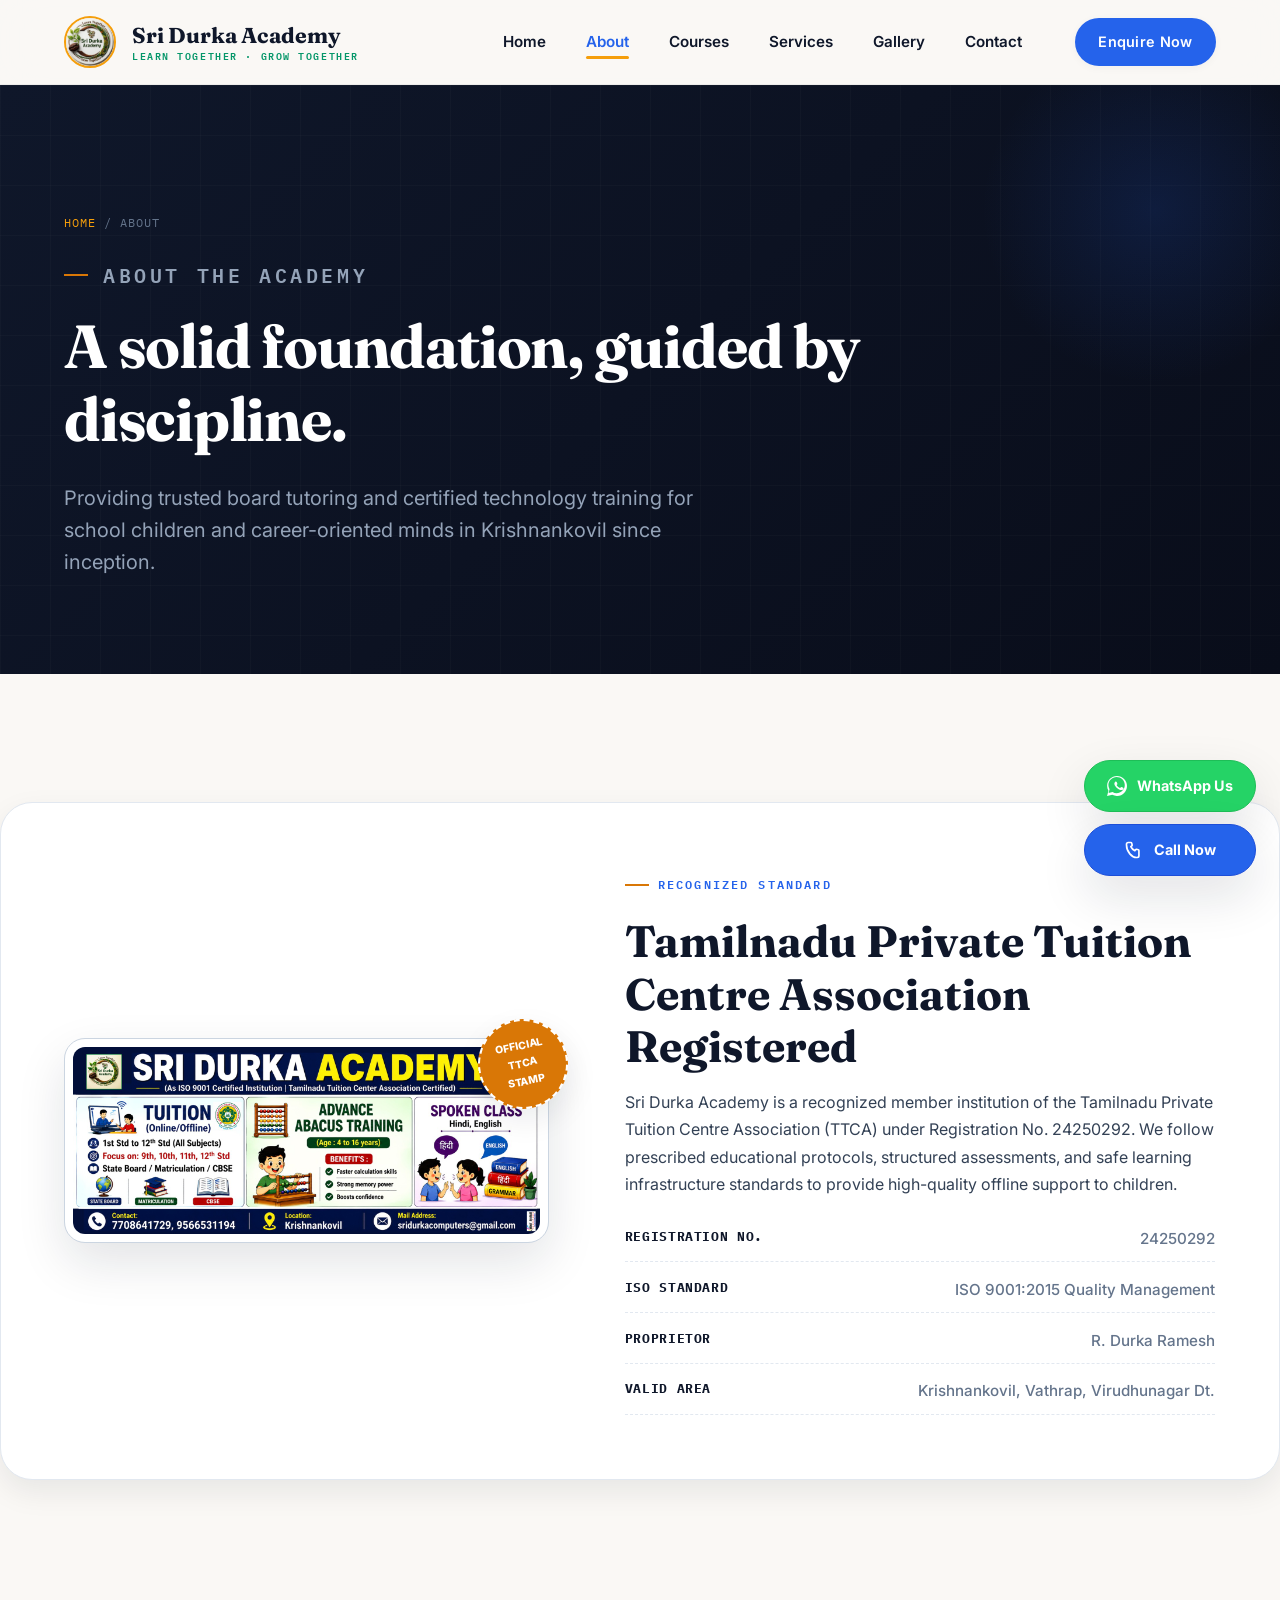
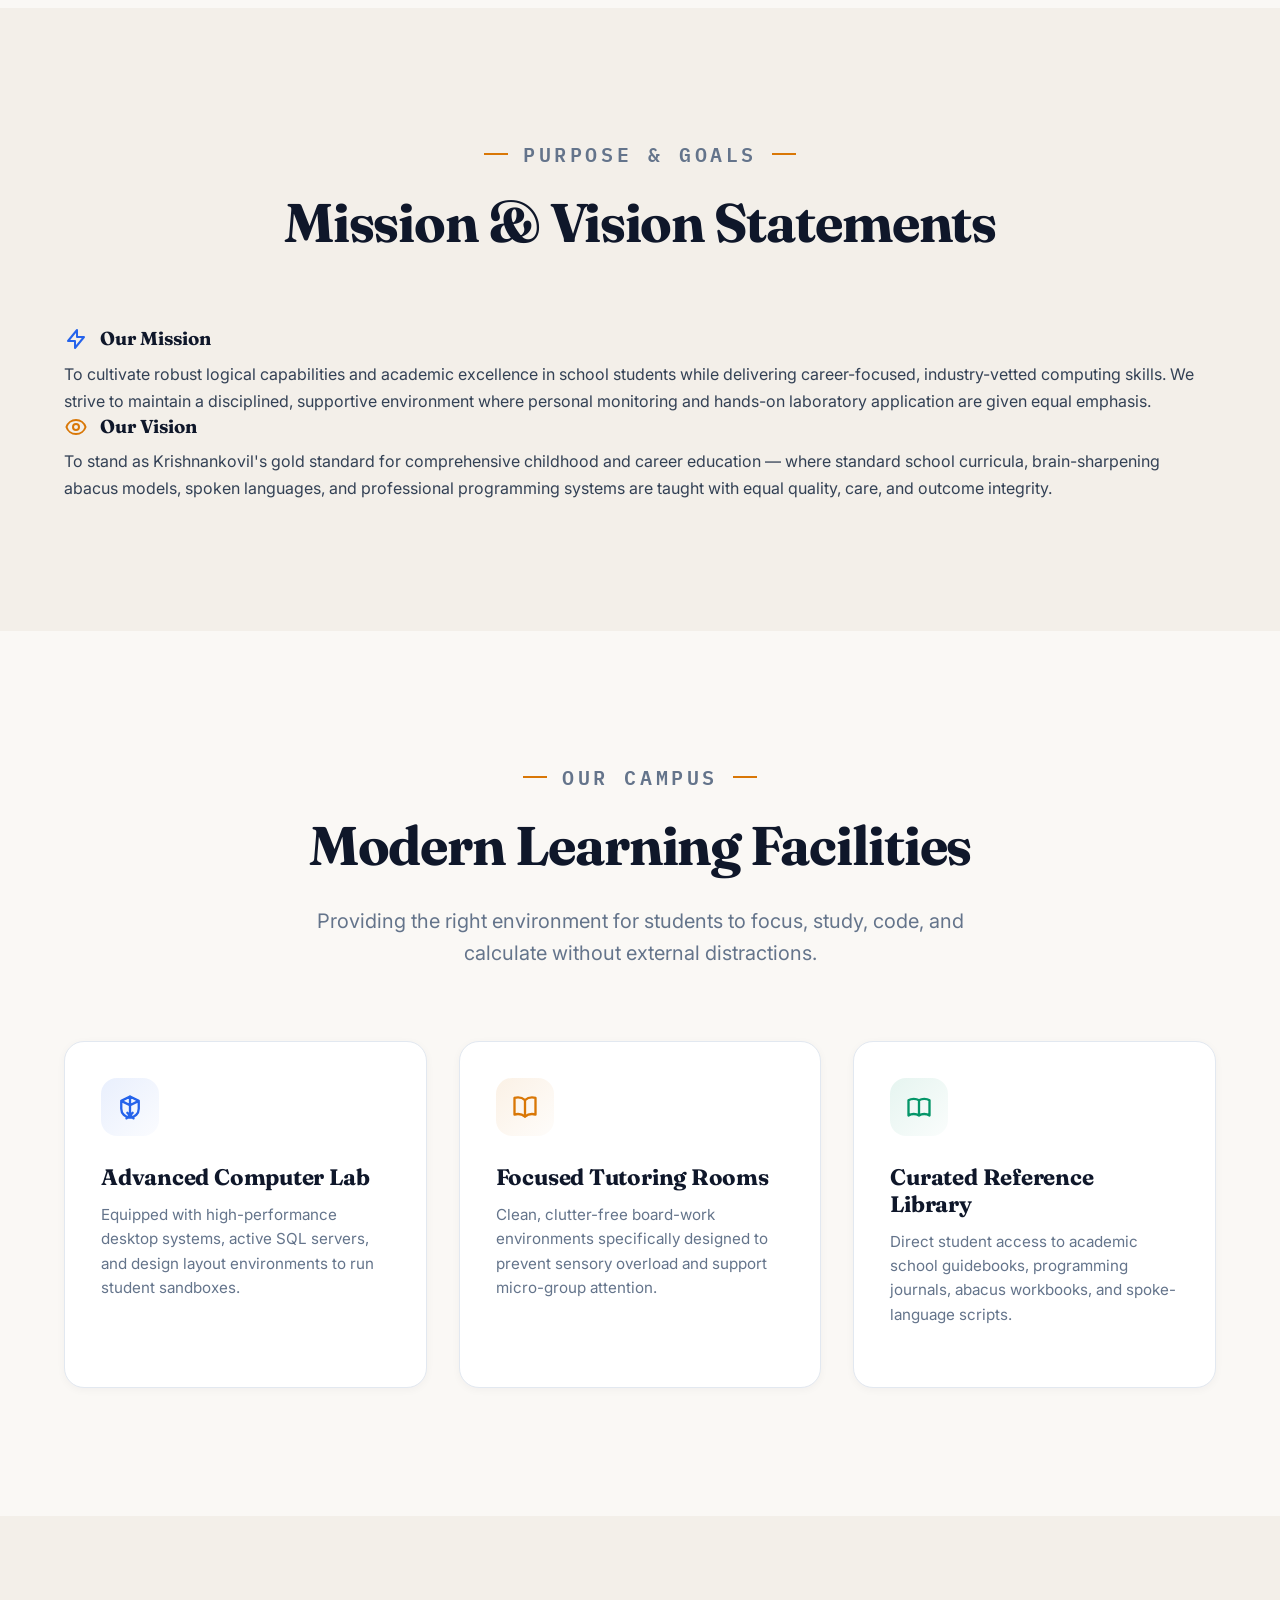
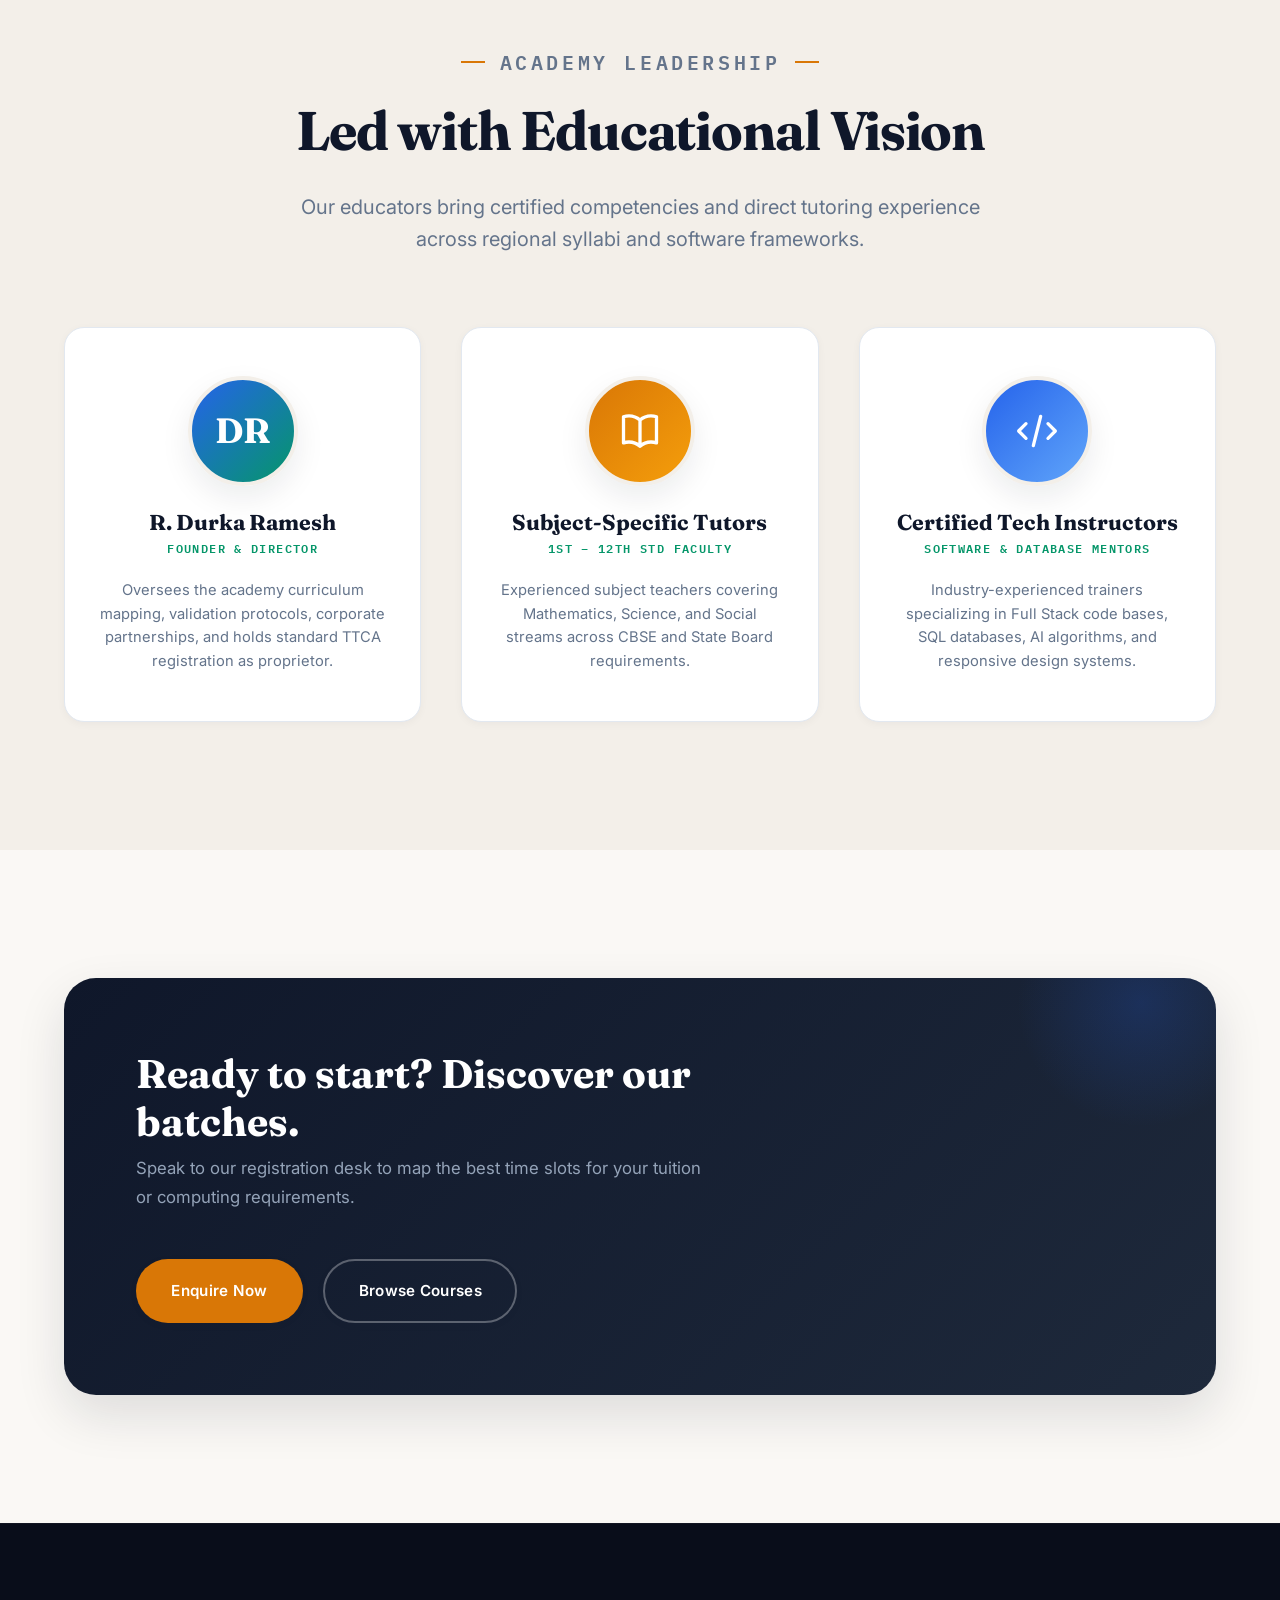
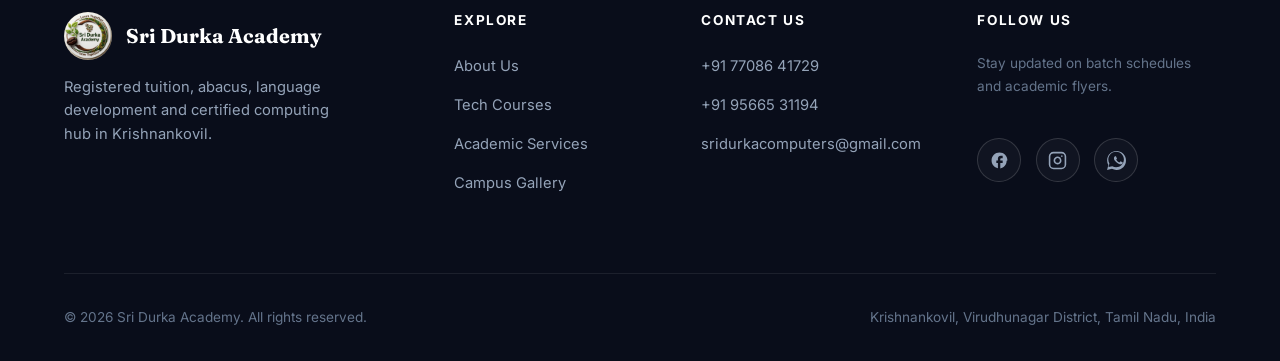
==== commit 3170dcec: "Update website content and add new image assets" ====
--- a/about.html
+++ b/about.html
@@ -1,223 +1,291 @@
 <!DOCTYPE html>
 <html lang="en">
 <head>
-<meta charset="UTF-8">
-<meta name="viewport" content="width=device-width, initial-scale=1.0">
-<title>About Us | Sri Durka Academy — TTCA Registered, ISO 9001:2015 Certified</title>
-<meta name="description" content="Learn about Sri Durka Academy's mission, vision and leadership — a TTCA registered, ISO 9001:2015 certified tuition and computer training centre in Krishnankovil.">
-<link rel="icon" type="image/png" href="images/favicon-192.png">
-<link rel="apple-touch-icon" href="images/favicon-512.png">
-<link rel="preconnect" href="https://fonts.googleapis.com">
-<link rel="preconnect" href="https://fonts.gstatic.com" crossorigin>
-<link href="https://fonts.googleapis.com/css2?family=Fraunces:ital,opsz,wght@0,9..144,500;0,9..144,600;0,9..144,700;1,9..144,500&family=Inter:wght@400;500;600;700;800&family=IBM+Plex+Mono:wght@500;600&display=swap" rel="stylesheet">
-<link rel="stylesheet" href="css/style.css">
+  <meta charset="UTF-8">
+  <meta name="viewport" content="width=device-width, initial-scale=1.0">
+  <title>About Us | Sri Durka Academy — TTCA Registered & ISO 9001:2015 Certified</title>
+  <meta name="description" content="Discover the history, leadership, and vision of Sri Durka Academy in Krishnankovil. Learn about our TTCA registration, ISO certification, and dedicated teaching team.">
+  <link rel="icon" type="image/png" href="images/favicon-192.png">
+  <link rel="apple-touch-icon" href="images/favicon-512.png">
+  <link rel="stylesheet" href="css/style.css">
 </head>
 <body>
 
-<header class="site-header">
-  <div class="header-inner">
-    <a href="index.html" class="brand" aria-label="Sri Durka Academy home">
-      <img src="images/logo.png" alt="Sri Durka Academy logo">
-      <span class="brand-text">
-        <strong>Sri Durka Academy</strong>
-        <span>Learn Together · Grow Together</span>
-      </span>
+  <!-- ========== HEADER / NAV ========== -->
+  <header class="site-header" id="site-header">
+    <div class="header-inner">
+      <a href="index.html" class="brand" aria-label="Sri Durka Academy Homepage">
+        <img src="images/logo.png" alt="Sri Durka Academy Logo">
+        <span class="brand-text">
+          <strong>Sri Durka Academy</strong>
+          <span>Learn Together · Grow Together</span>
+        </span>
+      </a>
+      
+      <nav class="main-nav" id="main-nav" aria-label="Primary Navigation">
+        <ul>
+          <li><a href="index.html" data-page="index.html">Home</a></li>
+          <li><a href="about.html" data-page="about.html" class="active">About</a></li>
+          <li><a href="courses.html" data-page="courses.html">Courses</a></li>
+          <li><a href="services.html" data-page="services.html">Services</a></li>
+          <li><a href="gallery.html" data-page="gallery.html">Gallery</a></li>
+          <li><a href="contact.html" data-page="contact.html">Contact</a></li>
+          <li class="nav-cta"><a href="contact.html" class="btn btn-primary" id="header-cta-btn">Enquire Now</a></li>
+        </ul>
+      </nav>
+      
+      <button class="nav-toggle" id="nav-toggle" aria-label="Toggle navigation menu" aria-expanded="false">
+        <span></span><span></span><span></span>
+      </button>
+    </div>
+  </header>
+
+  <!-- ========== PAGE HERO ========== -->
+  <section class="page-hero" id="about-hero">
+    <div class="container page-hero-inner">
+      <nav class="breadcrumb" aria-label="Breadcrumb navigation">
+        <a href="index.html">Home</a> / About
+      </nav>
+      <p class="eyebrow">About the Academy</p>
+      <h1>A solid foundation, guided by discipline.</h1>
+      <p>Providing trusted board tutoring and certified technology training for school children and career-oriented minds in Krishnankovil since inception.</p>
+    </div>
+  </section>
+
+  <!-- ========== REGISTRATION DETAILS ========== -->
+  <section class="section" id="registration-block">
+    <div class="container cert-block reveal">
+      <div class="cert-frame-wrap">
+        <div class="cert-frame">
+          <img src="images/certificate.jpg" alt="TTCA Registration Certificate of Sri Durka Academy" data-lightbox="images/certificate.jpg" data-caption="TTCA Registration Certificate — Registration No. 24250292">
+        </div>
+        <div class="cert-stamp" aria-hidden="true">
+          <span>OFFICIAL<br>TTCA<br>STAMP</span>
+        </div>
+      </div>
+      
+      <div class="cert-info">
+        <p class="eyebrow">Recognized Standard</p>
+        <h2>Tamilnadu Private Tuition Centre Association Registered</h2>
+        <p>Sri Durka Academy is a recognized member institution of the Tamilnadu Private Tuition Centre Association (TTCA) under Registration No. 24250292. We follow prescribed educational protocols, structured assessments, and safe learning infrastructure standards to provide high-quality offline support to children.</p>
+        
+        <div class="cert-meta-list">
+          <div class="cert-meta-item">
+            <strong>Registration No.</strong>
+            <span>24250292</span>
+          </div>
+          <div class="cert-meta-item">
+            <strong>ISO Standard</strong>
+            <span>ISO 9001:2015 Quality Management</span>
+          </div>
+          <div class="cert-meta-item">
+            <strong>Proprietor</strong>
+            <span>R. Durka Ramesh</span>
+          </div>
+          <div class="cert-meta-item">
+            <strong>Valid Area</strong>
+            <span>Krishnankovil, Vathrap, Virudhunagar Dt.</span>
+          </div>
+        </div>
+      </div>
+    </div>
+  </section>
+
+  <!-- ========== MISSION & VISION ========== -->
+  <section class="section section--alt" id="mission-vision-section">
+    <div class="container">
+      <div class="section-head center reveal">
+        <p class="eyebrow">Purpose &amp; Goals</p>
+        <h2>Mission &amp; Vision Statements</h2>
+      </div>
+      
+      <div class="pillars">
+        <div class="pillar reveal">
+          <h3 style="display: flex; align-items: center; gap: 0.75rem;">
+            <svg viewBox="0 0 24 24" fill="none" stroke="currentColor" stroke-width="2" style="width: 24px; height: 24px; color: var(--secondary);"><path stroke-linecap="round" stroke-linejoin="round" d="M13 10V3L4 14h7v7l9-11h-7z"/></svg>
+            Our Mission
+          </h3>
+          <p>To cultivate robust logical capabilities and academic excellence in school students while delivering career-focused, industry-vetted computing skills. We strive to maintain a disciplined, supportive environment where personal monitoring and hands-on laboratory application are given equal emphasis.</p>
+        </div>
+        
+        <div class="pillar reveal reveal-delay-1">
+          <h3 style="display: flex; align-items: center; gap: 0.75rem;">
+            <svg viewBox="0 0 24 24" fill="none" stroke="currentColor" stroke-width="2" style="width: 24px; height: 24px; color: var(--accent-gold);"><path stroke-linecap="round" stroke-linejoin="round" d="M15 12a3 3 0 11-6 0 3 3 0 016 0z"/><path stroke-linecap="round" stroke-linejoin="round" d="M2.458 12C3.732 7.943 7.523 5 12 5c4.478 0 8.268 2.943 9.542 7-1.274 4.057-5.064 7-9.542 7-4.477 0-8.268-2.943-9.542-7z"/></svg>
+            Our Vision
+          </h3>
+          <p>To stand as Krishnankovil's gold standard for comprehensive childhood and career education — where standard school curricula, brain-sharpening abacus models, spoken languages, and professional programming systems are taught with equal quality, care, and outcome integrity.</p>
+        </div>
+      </div>
+    </div>
+  </section>
+
+  <!-- ========== FACILITIES SECTION ========== -->
+  <section class="section" id="facilities-section">
+    <div class="container">
+      <div class="section-head center reveal">
+        <p class="eyebrow">Our Campus</p>
+        <h2>Modern Learning Facilities</h2>
+        <p>Providing the right environment for students to focus, study, code, and calculate without external distractions.</p>
+      </div>
+
+      <div class="card-grid grid-3">
+        <article class="premium-card reveal">
+          <div class="card-icon-wrap blue" aria-hidden="true">
+            <svg viewBox="0 0 24 24" fill="none" stroke="currentColor" stroke-width="2"><path stroke-linecap="round" stroke-linejoin="round" d="M9.75 17L15 21.75M14.25 17L9 21.75M12 3v13.5M4.5 6.75l7.5-3.75 7.5 3.75M4.5 6.75v6.75a7.5 7.5 0 0015 0V6.75M4.5 6.75L12 10.5l7.5-3.75"/></svg>
+          </div>
+          <h3>Advanced Computer Lab</h3>
+          <p>Equipped with high-performance desktop systems, active SQL servers, and design layout environments to run student sandboxes.</p>
+        </article>
+
+        <article class="premium-card reveal reveal-delay-1">
+          <div class="card-icon-wrap gold" aria-hidden="true">
+            <svg viewBox="0 0 24 24" fill="none" stroke="currentColor" stroke-width="2"><path stroke-linecap="round" stroke-linejoin="round" d="M12 6.042A8.967 8.967 0 006 3.75c-1.052 0-2.062.18-3 .512v14.25A8.987 8.987 0 016 18c2.305 0 4.408.867 6 2.292m0-14.25a8.966 8.966 0 016-2.292c1.052 0 2.062.18 3 .512v14.25A8.987 8.987 0 0018 18a8.967 8.967 0 00-6 2.292m0-14.25v14.25"/></svg>
+          </div>
+          <h3>Focused Tutoring Rooms</h3>
+          <p>Clean, clutter-free board-work environments specifically designed to prevent sensory overload and support micro-group attention.</p>
+        </article>
+
+        <article class="premium-card reveal reveal-delay-2">
+          <div class="card-icon-wrap green" aria-hidden="true">
+            <svg viewBox="0 0 24 24" fill="none" stroke="currentColor" stroke-width="2"><path stroke-linecap="round" stroke-linejoin="round" d="M12 6.253v13m0-13C10.832 5.477 9.246 5 7.5 5S4.168 5.477 3 6.253v13C4.168 18.477 5.754 18 7.5 18s3.332.477 4.5 1.253m0-13C13.168 5.477 14.754 5 16.5 5c1.747 0 3.332.477 4.5 1.253v13C19.832 18.477 18.247 18 16.5 18c-1.746 0-3.332.477-4.5 1.253"/></svg>
+          </div>
+          <h3>Curated Reference Library</h3>
+          <p>Direct student access to academic school guidebooks, programming journals, abacus workbooks, and spoke-language scripts.</p>
+        </article>
+      </div>
+    </div>
+  </section>
+
+  <!-- ========== LEADERSHIP & FACULTY ========== -->
+  <section class="section section--alt" id="leadership-section">
+    <div class="container">
+      <div class="section-head center reveal">
+        <p class="eyebrow">Academy Leadership</p>
+        <h2>Led with Educational Vision</h2>
+        <p>Our educators bring certified competencies and direct tutoring experience across regional syllabi and software frameworks.</p>
+      </div>
+      
+      <div class="faculty-grid">
+        <div class="faculty-card reveal">
+          <div class="faculty-avatar-wrap">DR</div>
+          <h3>R. Durka Ramesh</h3>
+          <span class="faculty-role">Founder &amp; Director</span>
+          <p>Oversees the academy curriculum mapping, validation protocols, corporate partnerships, and holds standard TTCA registration as proprietor.</p>
+        </div>
+        
+        <div class="faculty-card reveal reveal-delay-1">
+          <div class="faculty-avatar-wrap" style="background: linear-gradient(135deg, var(--accent-gold) 0%, var(--accent-gold-soft) 100%);">
+            <svg class="faculty-avatar-icon" viewBox="0 0 24 24" fill="none" stroke="currentColor" stroke-width="1.8"><path stroke-linecap="round" stroke-linejoin="round" d="M12 6.042A8.967 8.967 0 006 3.75c-1.052 0-2.062.18-3 .512v14.25A8.987 8.987 0 016 18c2.305 0 4.408.867 6 2.292m0-14.25a8.966 8.966 0 016-2.292c1.052 0 2.062.18 3 .512v14.25A8.987 8.987 0 0018 18a8.967 8.967 0 00-6 2.292m0-14.25v14.25"/></svg>
+          </div>
+          <h3>Subject-Specific Tutors</h3>
+          <span class="faculty-role">1st – 12th Std Faculty</span>
+          <p>Experienced subject teachers covering Mathematics, Science, and Social streams across CBSE and State Board requirements.</p>
+        </div>
+        
+        <div class="faculty-card reveal reveal-delay-2">
+          <div class="faculty-avatar-wrap" style="background: linear-gradient(135deg, var(--secondary) 0%, var(--secondary-light) 100%);">
+            <svg class="faculty-avatar-icon" viewBox="0 0 24 24" fill="none" stroke="currentColor" stroke-width="1.8"><path stroke-linecap="round" stroke-linejoin="round" d="M10 20l4-16m4 4l4 4-4 4M6 16l-4-4 4-4"/></svg>
+          </div>
+          <h3>Certified Tech Instructors</h3>
+          <span class="faculty-role">Software &amp; Database Mentors</span>
+          <p>Industry-experienced trainers specializing in Full Stack code bases, SQL databases, AI algorithms, and responsive design systems.</p>
+        </div>
+      </div>
+    </div>
+  </section>
+
+  <!-- ========== CALL TO ACTION ========== -->
+  <section class="section" id="about-cta">
+    <div class="container">
+      <div class="cta-band reveal">
+        <div class="cta-band-text">
+          <h3>Ready to start? Discover our batches.</h3>
+          <p>Speak to our registration desk to map the best time slots for your tuition or computing requirements.</p>
+        </div>
+        <div class="cta-actions">
+          <a href="contact.html" class="btn btn-gold" id="about-cta-enquire">Enquire Now</a>
+          <a href="courses.html" class="btn btn-outline-white" id="about-cta-courses">Browse Courses</a>
+        </div>
+      </div>
+    </div>
+  </section>
+
+  <!-- ========== FOOTER ========== -->
+  <footer class="site-footer" id="site-footer">
+    <div class="container">
+      <div class="footer-grid">
+        <div>
+          <div class="footer-brand-wrap">
+            <div class="footer-brand">
+              <img src="images/logo.png" alt="Sri Durka Academy Logo">
+              <strong>Sri Durka Academy</strong>
+            </div>
+            <p class="footer-brand-text">Registered tuition, abacus, language development and certified computing hub in Krishnankovil.</p>
+          </div>
+        </div>
+        
+        <div>
+          <h4>Explore</h4>
+          <ul>
+            <li><a href="about.html">About Us</a></li>
+            <li><a href="courses.html">Tech Courses</a></li>
+            <li><a href="services.html">Academic Services</a></li>
+            <li><a href="gallery.html">Campus Gallery</a></li>
+          </ul>
+        </div>
+        
+        <div>
+          <h4>Contact Us</h4>
+          <ul>
+            <li><a href="tel:+917708641729">+91 77086 41729</a></li>
+            <li><a href="tel:+919566531194">+91 95665 31194</a></li>
+            <li><a href="mailto:sridurkacomputers@gmail.com">sridurkacomputers@gmail.com</a></li>
+          </ul>
+        </div>
+        
+        <div>
+          <h4>Follow Us</h4>
+          <p style="font-size: 0.85rem; margin-bottom: 1rem; color: #64748B;">Stay updated on batch schedules and academic flyers.</p>
+          <div class="social-row">
+            <a href="#" aria-label="Facebook" target="_blank" rel="noopener">
+              <svg viewBox="0 0 24 24" fill="currentColor"><path d="M22 12c0-5.52-4.48-10-10-10S2 6.48 2 12c0 4.84 3.44 8.87 8 9.8V15H8v-3h2V9.5C10 7.57 11.57 6 13.5 6H16v3h-2c-.55 0-1 .45-1 1v2h3v3h-3v6.95c4.56-.93 8-4.96 8-9.75z"/></svg>
+            </a>
+            <a href="#" aria-label="Instagram" target="_blank" rel="noopener">
+              <svg viewBox="0 0 24 24" fill="none" stroke="currentColor" stroke-width="2" stroke-linecap="round" stroke-linejoin="round"><rect x="2" y="2" width="20" height="20" rx="5" ry="5"/><path d="M16 11.37A4 4 0 1112.63 8 4 4 0 0116 11.37z"/><line x1="17.5" y1="6.5" x2="17.51" y2="6.5"/></svg>
+            </a>
+            <a href="https://wa.me/917708641729" aria-label="WhatsApp" target="_blank" rel="noopener">
+              <svg viewBox="0 0 24 24" fill="currentColor"><path d="M.057 24l1.687-6.163c-1.041-1.804-1.588-3.849-1.587-5.946C.06 5.348 5.397.01 12.008.01c3.202.001 6.212 1.246 8.477 3.514 2.266 2.268 3.507 5.28 3.505 8.484-.004 6.657-5.34 11.997-11.953 11.997-2.005-.001-3.973-.5-5.729-1.447L0 24zm6.59-4.846c1.6.95 3.188 1.449 4.825 1.451 5.436 0 9.86-4.37 9.864-9.799.002-2.63-1.023-5.101-2.885-6.965C16.588 1.977 14.133 1.05 11.53 1.05c-5.437 0-9.863 4.37-9.867 9.8-.001 1.73.475 3.424 1.378 4.935L1.93 20.354l4.717-1.2zm12.59-5.15c-.27-.133-1.597-.788-1.846-.879-.25-.09-.43-.133-.61.133-.18.27-.69.878-.85 1.054-.158.177-.318.198-.588.066-.27-.133-1.139-.42-2.167-1.338-.8-.713-1.34-1.594-1.497-1.861-.158-.27-.017-.417.118-.55.121-.12.27-.315.405-.47.135-.158.18-.27.27-.45.09-.18.046-.338-.021-.472-.068-.135-.61-1.472-.837-2.013-.22-.53-.442-.458-.609-.466-.157-.008-.337-.01-.518-.01-.18 0-.473.067-.72.337-.247.27-.945.924-.945 2.25s.967 2.61 1.103 2.79c.135.18 1.902 2.904 4.609 4.074.645.278 1.148.445 1.54.57.65.207 1.241.177 1.708.107.52-.078 1.597-.653 1.823-1.285.225-.633.225-1.176.157-1.284-.067-.109-.247-.176-.517-.31z"/></svg>
+            </a>
+          </div>
+        </div>
+      </div>
+      
+      <div class="footer-bottom">
+        <span>&copy; <span data-year></span> Sri Durka Academy. All rights reserved.</span>
+        <span>Krishnankovil, Virudhunagar District, Tamil Nadu, India</span>
+      </div>
+    </div>
+  </footer>
+
+  <!-- ========== LIGHTBOX (Shared Template) ========== -->
+  <div class="lightbox" id="lightbox" aria-hidden="true" role="dialog" aria-label="Image Viewport">
+    <button class="lightbox-close" id="lightbox-close-btn" aria-label="Close Fullscreen Image">&times;</button>
+    <img src="" alt="Zoomed view">
+    <div class="lightbox-caption" id="lightbox-caption"></div>
+  </div>
+
+  <!-- ========== FLOATING CTAs ========== -->
+  <div class="floating-cta-wrap" aria-label="Quick Communication Panel">
+    <a href="https://wa.me/917708641729?text=Hello%20Sri%20Durka%20Academy%2C%20I%20would%20like%20to%20enquire%20about%20your%20courses." class="fab fab-whatsapp" target="_blank" rel="noopener">
+      <svg viewBox="0 0 24 24" fill="currentColor" style="width: 20px; height: 20px;"><path d="M.057 24l1.687-6.163c-1.041-1.804-1.588-3.849-1.587-5.946C.06 5.348 5.397.01 12.008.01c3.202.001 6.212 1.246 8.477 3.514 2.266 2.268 3.507 5.28 3.505 8.484-.004 6.657-5.34 11.997-11.953 11.997-2.005-.001-3.973-.5-5.729-1.447L0 24zm6.59-4.846c1.6.95 3.188 1.449 4.825 1.451 5.436 0 9.86-4.37 9.864-9.799.002-2.63-1.023-5.101-2.885-6.965C16.588 1.977 14.133 1.05 11.53 1.05c-5.437 0-9.863 4.37-9.867 9.8-.001 1.73.475 3.424 1.378 4.935L1.93 20.354l4.717-1.2zm12.59-5.15c-.27-.133-1.597-.788-1.846-.879-.25-.09-.43-.133-.61.133-.18.27-.69.878-.85 1.054-.158.177-.318.198-.588.066-.27-.133-1.139-.42-2.167-1.338-.8-.713-1.34-1.594-1.497-1.861-.158-.27-.017-.417.118-.55.121-.12.27-.315.405-.47.135-.158.18-.27.27-.45.09-.18.046-.338-.021-.472-.068-.135-.61-1.472-.837-2.013-.22-.53-.442-.458-.609-.466-.157-.008-.337-.01-.518-.01-.18 0-.473.067-.72.337-.247.27-.945.924-.945 2.25s.967 2.61 1.103 2.79c.135.18 1.902 2.904 4.609 4.074.645.278 1.148.445 1.54.57.65.207 1.241.177 1.708.107.52-.078 1.597-.653 1.823-1.285.225-.633.225-1.176.157-1.284-.067-.109-.247-.176-.517-.31z"/></svg>
+      <span>WhatsApp Us</span>
     </a>
-    <nav class="main-nav" aria-label="Primary">
-      <ul>
-        <li><a href="index.html" data-page="index.html">Home</a></li>
-        <li><a href="about.html" data-page="about.html" class="active">About</a></li>
-        <li><a href="courses.html" data-page="courses.html">Courses</a></li>
-        <li><a href="services.html" data-page="services.html">Services</a></li>
-        <li><a href="gallery.html" data-page="gallery.html">Gallery</a></li>
-        <li><a href="contact.html" data-page="contact.html">Contact</a></li>
-        <li class="nav-cta"><a href="contact.html" class="btn btn-primary">Enquire Now</a></li>
-      </ul>
-    </nav>
-    <button class="nav-toggle" aria-label="Toggle navigation menu" aria-expanded="false">
-      <span></span><span></span><span></span>
-    </button>
+    <a href="tel:+917708641729" class="fab fab-call">
+      <svg viewBox="0 0 24 24" fill="none" stroke="currentColor" stroke-width="2" style="width: 20px; height: 20px;"><path stroke-linecap="round" stroke-linejoin="round" d="M3 5a2 2 0 012-2h3.28a1 1 0 01.94.725l.548 2.2a1 1 0 01-.321.988l-1.305.98a10.582 10.582 0 004.872 4.872l.98-1.305a1 1 0 01.988-.321l2.2.548a1 1 0 01.725.94V19a2 2 0 01-2 2h-1C9.716 21 3 14.284 3 6V5z"/></svg>
+      <span>Call Now</span>
+    </a>
   </div>
-</header>
-
-<section class="page-hero">
-  <div class="container">
-    <p class="breadcrumb"><a href="index.html">Home</a> / About</p>
-    <p class="eyebrow">About Sri Durka Academy</p>
-    <h1>Built on discipline, guided by care.</h1>
-    <p>A TTCA registered, ISO 9001:2015 certified academy in Krishnankovil — bringing academic tuition and computer education together under one commitment to every learner's growth.</p>
-  </div>
-</section>
-
-<!-- ===== Overview / Registration ===== -->
-<section class="section">
-  <div class="container cert-block reveal">
-    <div class="cert-frame">
-      <img src="images/certificate.jpg" alt="TTCA registration certificate of Sri Durka Academy, Reg. No. 24250292" data-lightbox="images/certificate.jpg" data-caption="TTCA Registration Certificate — Reg. No. 24250292">
-    </div>
-    <div>
-      <p class="eyebrow">Officially Registered</p>
-      <h2>Recognised by the Tamilnadu Private Tuition Centre Association</h2>
-      <p>Sri Durka Academy operates as a registered member of TTCA (Tamilnadu Private Tuition Centre Association), a state-level body for private tuition and coaching centres, under its Dharmapuri state head office. Alongside this, the academy holds ISO 9001:2015 certification as a quality-managed institution.</p>
-      <div class="cert-meta">
-        <div><strong>Registration No.</strong><span>24250292</span></div>
-        <div><strong>Issued On</strong><span>29-09-2024</span></div>
-        <div><strong>Valid Until</strong><span>31-05-2026</span></div>
-        <div><strong>Region</strong><span>Krishnankovil, Vathrap, Virudhunagar Dt.</span></div>
-        <div><strong>Proprietor</strong><span>R. Durka Ramesh</span></div>
-      </div>
-    </div>
-  </div>
-</section>
-
-<!-- ===== Mission / Vision ===== -->
-<section class="section section--alt">
-  <div class="container">
-    <div class="section-head reveal">
-      <p class="eyebrow">Why We Exist</p>
-      <h2>Mission &amp; Vision</h2>
-    </div>
-    <div class="pillars">
-      <div class="pillar reveal">
-        <h3>Our Mission</h3>
-        <p>To give every student — from 1st Std to 12th Std — personal attention and a strong academic foundation, while equipping the next generation with real, employable computer skills, all within a single, disciplined learning environment.</p>
-      </div>
-      <div class="pillar reveal reveal-delay-1">
-        <h3>Our Vision</h3>
-        <p>To be Krishnankovil's most trusted academy for holistic learning — where school subjects, life skills like spoken language and abacus, and industry-relevant technology courses are taught with equal seriousness and care.</p>
-      </div>
-    </div>
-  </div>
-</section>
-
-<!-- ===== Founder / Leadership ===== -->
-<section class="section">
-  <div class="container">
-    <div class="section-head center reveal">
-      <p class="eyebrow" style="justify-content:center;">Leadership</p>
-      <h2>Led with purpose</h2>
-      <p>Sri Durka Academy is guided by its founder and a team of dedicated tutors and certified technical trainers.</p>
-    </div>
-    <div class="card-grid grid-3" style="max-width:900px; margin-inline:auto;">
-      <div class="faculty-card reveal">
-        <div class="faculty-avatar">DR</div>
-        <h3>R. Durka Ramesh</h3>
-        <span class="faculty-role">Founder &amp; Director</span>
-        <p>Oversees the academy's academic and technical programmes, and holds its TTCA registration as the recognised proprietor.</p>
-      </div>
-      <div class="faculty-card reveal reveal-delay-1">
-        <div class="faculty-avatar">
-          <svg viewBox="0 0 24 24" width="34" height="34" fill="none" stroke="#fff" stroke-width="1.8"><path stroke-linecap="round" stroke-linejoin="round" d="M4.26 10.147a60.44 60.44 0 00-.491 6.347A48.62 48.62 0 0112 20.904a48.62 48.62 0 017.731-4.41 60.46 60.46 0 00-.491-6.347m-15.482 0a50.57 50.57 0 00-2.658-.813A59.9 59.9 0 0112 3.493a59.9 59.9 0 0110.399 5.84c-.896.248-1.783.52-2.658.814m-15.482 0A50.697 50.697 0 0112 13.489a50.697 50.697 0 017.74-3.342M6.75 15a.75.75 0 100-1.5.75.75 0 000 1.5zm0 0v-3.675A55.378 55.378 0 0112 8.443"/></svg>
-        </div>
-        <h3>Academic Tutors</h3>
-        <span class="faculty-role">1st – 12th Std Faculty</span>
-        <p>Subject-focused tutors covering State Board, Matriculation and CBSE syllabi across all school levels.</p>
-      </div>
-      <div class="faculty-card reveal reveal-delay-2">
-        <div class="faculty-avatar">
-          <svg viewBox="0 0 24 24" width="34" height="34" fill="none" stroke="#fff" stroke-width="1.8"><path stroke-linecap="round" stroke-linejoin="round" d="M9.75 17L15 21.75M14.25 17L9 21.75M12 3v13.5M4.5 6.75l7.5-3.75 7.5 3.75M4.5 6.75v6.75a7.5 7.5 0 0015 0V6.75M4.5 6.75L12 10.5l7.5-3.75"/></svg>
-        </div>
-        <h3>Technical Trainers</h3>
-        <span class="faculty-role">Computer Course Faculty</span>
-        <p>Trainers specialising in full-stack development, AI/ML, cyber security and design tools.</p>
-      </div>
-    </div>
-  </div>
-</section>
-
-<!-- ===== Achievements / Trust markers ===== -->
-<section class="section section--ink">
-  <div class="container">
-    <div class="section-head center reveal">
-      <p class="eyebrow" style="justify-content:center;">Achievements &amp; Trust</p>
-      <h2>What sets us apart</h2>
-    </div>
-    <div class="achieve-grid">
-      <div class="achieve reveal">
-        <svg viewBox="0 0 24 24" fill="none" stroke="currentColor" stroke-width="1.8"><path stroke-linecap="round" stroke-linejoin="round" d="M9 12.75L11.25 15 15 9.75m-3-7.036A11.959 11.959 0 013.598 6 11.99 11.99 0 003 9.749c0 5.592 3.824 10.29 9 11.623 5.176-1.332 9-6.03 9-11.622 0-1.31-.21-2.571-.598-3.751h-.152c-3.196 0-6.1-1.248-8.25-3.285z"/></svg>
-        <h4>TTCA Registered</h4>
-        <p>Recognised member institution, Reg. No. 24250292, under Tamilnadu Private Tuition Centre Association.</p>
-      </div>
-      <div class="achieve reveal reveal-delay-1">
-        <svg viewBox="0 0 24 24" fill="none" stroke="currentColor" stroke-width="1.8"><path stroke-linecap="round" stroke-linejoin="round" d="M16.5 18.75h-9m9 0a3 3 0 013 3h-15a3 3 0 013-3m9 0v-3.375c0-.621-.503-1.125-1.125-1.125h-.871M7.5 18.75v-3.375c0-.621.504-1.125 1.125-1.125h.872m5.007 0H9.497m5.007 0a7.454 7.454 0 01-.982-3.172M9.497 14.25a7.454 7.454 0 00.981-3.172M5.25 4.236c-.982.143-1.954.317-2.916.52A6.003 6.003 0 007.73 9.728M5.25 4.236V4.5c0 2.108.966 3.99 2.48 5.228M5.25 4.236V2.721C7.456 2.41 9.71 2.25 12 2.25c2.291 0 4.545.16 6.75.47v1.516M7.73 9.728a6.726 6.726 0 002.748 1.35m8.272-6.842V4.5c0 2.108-.966 3.99-2.48 5.228m2.48-5.492a46.32 46.32 0 012.916.52 6.003 6.003 0 01-5.395 4.972m0 0a6.726 6.726 0 01-2.749 1.35m0 0a6.772 6.772 0 01-3.044 0"/></svg>
-        <h4>ISO 9001:2015 Certified</h4>
-        <p>Independently certified for quality management as an educational institution.</p>
-      </div>
-      <div class="achieve reveal reveal-delay-2">
-        <svg viewBox="0 0 24 24" fill="none" stroke="currentColor" stroke-width="1.8"><path stroke-linecap="round" stroke-linejoin="round" d="M12 6.042A8.967 8.967 0 006 3.75c-1.052 0-2.062.18-3 .512v14.25A8.987 8.987 0 016 18c2.305 0 4.408.867 6 2.292m0-14.25a8.966 8.966 0 016-2.292c1.052 0 2.062.18 3 .512v14.25A8.987 8.987 0 0018 18a8.967 8.967 0 00-6 2.292m0-14.25v14.25"/></svg>
-        <h4>All-Round Curriculum</h4>
-        <p>Academic tuition, abacus, spoken language and computer courses — one campus, complete growth.</p>
-      </div>
-    </div>
-  </div>
-</section>
-
-<!-- ===== CTA ===== -->
-<section class="section">
-  <div class="container">
-    <div class="cta-band reveal">
-      <div>
-        <h3>Want to know more before you enrol?</h3>
-        <p>Visit our Krishnankovil campus or reach out — we're happy to walk you through every course and batch timing.</p>
-      </div>
-      <div class="cta-actions">
-        <a href="contact.html" class="btn btn-gold">Get in Touch</a>
-        <a href="courses.html" class="btn btn-outline">Browse Courses</a>
-      </div>
-    </div>
-  </div>
-</section>
-
-<footer class="site-footer">
-  <div class="container">
-    <div class="footer-grid">
-      <div>
-        <div class="footer-brand">
-          <img src="images/logo.png" alt="Sri Durka Academy logo">
-          <strong>Sri Durka Academy</strong>
-        </div>
-        <p style="color:#93A0AF; font-size:0.9rem; max-width:34ch;">TTCA registered · ISO 9001:2015 certified tuition &amp; computer training centre in Krishnankovil.</p>
-      </div>
-      <div>
-        <h4>Explore</h4>
-        <ul>
-          <li><a href="about.html">About Us</a></li>
-          <li><a href="courses.html">Courses</a></li>
-          <li><a href="services.html">Services</a></li>
-          <li><a href="gallery.html">Gallery</a></li>
-        </ul>
-      </div>
-      <div>
-        <h4>Contact</h4>
-        <ul>
-          <li><a href="tel:+917708641729">77086 41729</a></li>
-          <li><a href="tel:+919566531194">95665 31194</a></li>
-          <li><a href="mailto:sridurkacomputers@gmail.com">sridurkacomputers@gmail.com</a></li>
-        </ul>
-      </div>
-      <div>
-        <h4>Follow</h4>
-        <div class="social-row">
-          <a href="#" aria-label="Facebook"><svg viewBox="0 0 24 24" fill="currentColor"><path d="M13.5 21v-7.5h2.5l.5-3H13.5V8.5c0-.87.24-1.46 1.49-1.46H16.5V4.36C16.24 4.32 15.34 4.25 14.29 4.25c-2.19 0-3.69 1.34-3.69 3.79V10.5H8v3h2.6V21h2.9z"/></svg></a>
-          <a href="#" aria-label="Instagram"><svg viewBox="0 0 24 24" fill="none" stroke="currentColor" stroke-width="1.8"><rect x="3" y="3" width="18" height="18" rx="5"/><circle cx="12" cy="12" r="4"/><circle cx="17.2" cy="6.8" r="1"/></svg></a>
-          <a href="#" aria-label="WhatsApp"><svg viewBox="0 0 24 24" fill="currentColor"><path d="M12.04 2C6.58 2 2.13 6.45 2.13 11.91c0 1.85.5 3.58 1.36 5.06L2 22l5.2-1.46a9.87 9.87 0 004.84 1.24h.01c5.46 0 9.9-4.45 9.9-9.91C21.96 6.45 17.51 2 12.04 2zm5.8 14.03c-.24.68-1.4 1.3-1.94 1.38-.5.08-1.13.11-1.82-.11a16.7 16.7 0 01-1.66-.6c-2.93-1.26-4.85-4.2-5-4.4-.15-.2-1.2-1.6-1.2-3.06 0-1.45.77-2.16 1.04-2.46.27-.3.6-.37.8-.37.2 0 .4 0 .58.01.19.01.44-.07.68.53.24.6.83 2.06.9 2.21.07.15.12.32.02.52-.1.2-.15.33-.3.5-.15.18-.31.4-.44.54-.15.15-.3.31-.13.6.17.3.76 1.26 1.64 2.04 1.13 1 2.08 1.32 2.38 1.47.3.15.48.13.65-.08.18-.2.75-.87.95-1.17.2-.3.4-.25.66-.15.27.1 1.72.81 2.01.96.3.15.5.22.57.35.07.13.07.75-.17 1.42z"/></svg></a>
-          <a href="#" aria-label="YouTube"><svg viewBox="0 0 24 24" fill="none" stroke="currentColor" stroke-width="1.8"><rect x="2.5" y="6" width="19" height="12" rx="4"/><path d="M10.5 9.5l5 2.5-5 2.5z" fill="currentColor" stroke="none"/></svg></a>
-        </div>
-      </div>
-    </div>
-    <div class="footer-bottom">
-      <span>&copy; <span data-year></span> Sri Durka Academy. All rights reserved.</span>
-      <span>Krishnankovil, Virudhunagar District, Tamil Nadu</span>
-    </div>
-  </div>
-</footer>
-
-<div class="lightbox">
-  <button class="lightbox-close" aria-label="Close">&times;</button>
-  <img src="" alt="">
-  <div class="lightbox-caption"></div>
-</div>
-
-<script src="js/main.js"></script>
+
+  <script src="js/main.js"></script>
 </body>
 </html>
--- a/css/style.css
+++ b/css/style.css
@@ -1,514 +1,2305 @@
 /* ============================================================
-   SRI DURKA ACADEMY — Stylesheet
-   Design system: Navy / Royal Blue / Gold / Leaf Green on cream
-   Display face: Fraunces  |  Body: Inter  |  Utility: IBM Plex Mono
+   SRI DURKA ACADEMY — Premium Redesign Stylesheet
+   Design system: Modern Glassmorphic, Deep Slate Navy, Tech Blue,
+   Emerald Green, Warm Gold accents, and Creamy/White backgrounds.
+   Display face: Fraunces (serif)  |  Body: Inter (sans-serif)  |  Utility: IBM Plex Mono
    ============================================================ */
 
-/* ---------- Design tokens ---------- */
-:root{
-  /* colour */
-  --ink:        #0E2A47;   /* deep navy — headings, header */
-  --royal:      #1D4E89;   /* primary blue — links, buttons */
-  --royal-dark: #123159;
-  --gold:       #C9A227;   /* seal / accent */
-  --gold-soft:  #E8C766;
-  --leaf:       #3B6E4D;   /* secondary accent, tied to logo leaf */
-  --leaf-dark:  #2A5138;
-  --cream:      #FBF8F2;   /* page background */
-  --cream-deep: #F3EDDF;
-  --paper:      #FFFFFF;
-  --text:       #24272B;
-  --text-soft:  #5B6470;
-  --line:       #E4DFD1;
-  --shadow:     0 10px 30px rgba(14,42,71,0.10);
-  --shadow-lg:  0 24px 60px rgba(14,42,71,0.16);
-
-  /* type */
-  --font-display: "Fraunces", Georgia, "Times New Roman", serif;
-  --font-body: "Inter", -apple-system, BlinkMacSystemFont, "Segoe UI", sans-serif;
-  --font-mono: "IBM Plex Mono", "Courier New", monospace;
-
-  /* rhythm */
-  --radius-sm: 8px;
-  --radius: 16px;
-  --radius-lg: 28px;
-  --gutter: clamp(1.25rem, 4vw, 3rem);
-  --section-pad: clamp(3.5rem, 8vw, 7rem);
-  --maxw: 1200px;
-}
-
-/* ---------- Reset ---------- */
-*, *::before, *::after{ box-sizing: border-box; }
-html{ scroll-behavior: smooth; }
-@media (prefers-reduced-motion: reduce){
-  html{ scroll-behavior: auto; }
-  *, *::before, *::after{ animation-duration: 0.001ms !important; animation-iteration-count: 1 !important; transition-duration: 0.001ms !important; scroll-behavior: auto !important; }
-}
-body{
-  margin:0;
-  font-family: var(--font-body);
-  color: var(--text);
-  background: var(--cream);
-  line-height: 1.65;
+/* ---------- Google Fonts Import ---------- */
+@import url('https://fonts.googleapis.com/css2?family=Fraunces:ital,opsz,wght@0,9..144,300;0,9..144,400;0,9..144,500;0,9..144,600;0,9..144,700;1,9..144,400&family=Inter:wght@300;400;500;600;700;800&family=IBM+Plex+Mono:wght@400;500;600&display=swap');
+
+/* ---------- Design Tokens ---------- */
+:root {
+  /* Colors */
+  --primary-dark:   #090D1A; /* Deepest ink */
+  --primary:        #0F172A; /* Slate 900 (Main theme) */
+  --primary-light:  #1E293B; /* Slate 800 */
+  --secondary:      #2563EB; /* Royal/Tech Blue */
+  --secondary-dark: #1D4ED8;
+  --secondary-light:#60A5FA;
+  --accent-gold:    #D97706; /* Warm Gold */
+  --accent-gold-soft:#F59E0B;
+  --accent-gold-bg:  #FEF3C7;
+  --accent-green:   #059669; /* Emerald Green (Logo Leaf) */
+  --accent-green-soft:#34D399;
+  --accent-green-bg: #D1FAE5;
+  --bg-cream:       #FAF8F5; /* Warm off-white background */
+  --bg-cream-deep:  #F3EFE9; /* Muted off-white section background */
+  --bg-paper:       #FFFFFF; /* White cards and panels */
+  --text-dark:      #0F172A; /* High contrast body text */
+  --text-main:      #334155; /* Normal body text */
+  --text-muted:     #64748B; /* Secondary/Muted text */
+  --border-light:   #E2E8F0; /* Clean light borders */
+  --border-deep:    #CBD5E1; 
+  --shadow-sm:      0 2px 8px rgba(15, 23, 42, 0.04);
+  --shadow-md:      0 12px 30px rgba(15, 23, 42, 0.08);
+  --shadow-lg:      0 20px 50px rgba(15, 23, 42, 0.12);
+  --shadow-glow:    0 0 25px rgba(37, 99, 235, 0.15);
+
+  /* Fonts */
+  --font-display:   "Fraunces", Georgia, serif;
+  --font-sans:      "Inter", -apple-system, BlinkMacSystemFont, sans-serif;
+  --font-mono:      "IBM Plex Mono", monospace;
+
+  /* Spacing & Borders */
+  --radius-xs:      6px;
+  --radius-sm:      12px;
+  --radius-md:      20px;
+  --radius-lg:      32px;
+  --radius-full:    9999px;
+  --gutter:         clamp(1.5rem, 5vw, 4rem);
+  --section-pad:    clamp(4.5rem, 10vw, 8.5rem);
+  --max-width:      1280px;
+}
+
+/* ---------- Base & Reset ---------- */
+*, *::before, *::after {
+  box-sizing: border-box;
+}
+
+html {
+  scroll-behavior: smooth;
+  font-size: 16px;
+}
+
+body {
+  margin: 0;
+  font-family: var(--font-sans);
+  color: var(--text-main);
+  background-color: var(--bg-cream);
+  line-height: 1.7;
   -webkit-font-smoothing: antialiased;
-}
-img{ max-width:100%; display:block; }
-a{ color: inherit; text-decoration:none; }
-ul{ list-style:none; margin:0; padding:0; }
-h1,h2,h3,h4{ font-family: var(--font-display); color: var(--ink); line-height:1.15; margin:0 0 0.5em; font-weight:600; }
-p{ margin:0 0 1em; color: var(--text-soft); }
-button{ font-family: inherit; cursor:pointer; }
-:focus-visible{ outline: 3px solid var(--gold); outline-offset: 3px; }
-
-.container{ max-width: var(--maxw); margin-inline:auto; padding-inline: var(--gutter); }
-.section{ padding-block: var(--section-pad); }
-.section--tight{ padding-block: clamp(2.5rem,5vw,4rem); }
-.section--alt{ background: var(--cream-deep); }
-.section--ink{ background: var(--ink); color:#EFEAE0; }
-.section--ink h2, .section--ink h3{ color:#fff; }
-.section--ink p{ color:#C9D2DE; }
-
-.eyebrow{
+  -moz-osx-font-smoothing: grayscale;
+  overflow-x: hidden;
+}
+
+img {
+  max-width: 100%;
+  height: auto;
+  display: block;
+}
+
+a {
+  color: inherit;
+  text-decoration: none;
+  transition: all 0.3s cubic-bezier(0.4, 0, 0.2, 1);
+}
+
+ul {
+  list-style: none;
+  margin: 0;
+  padding: 0;
+}
+
+h1, h2, h3, h4, h5, h6 {
+  font-family: var(--font-display);
+  color: var(--primary);
+  line-height: 1.2;
+  margin: 0 0 0.5em 0;
+  font-weight: 700;
+}
+
+p {
+  margin: 0 0 1.25em 0;
+}
+
+p:last-child {
+  margin-bottom: 0;
+}
+
+button, input, select, textarea {
+  font-family: inherit;
+  font-size: inherit;
+}
+
+:focus-visible {
+  outline: 3px solid var(--secondary);
+  outline-offset: 4px;
+}
+
+/* ---------- Typography & Utility Utilities ---------- */
+.container {
+  width: 100%;
+  max-width: var(--max-width);
+  margin-left: auto;
+  margin-right: auto;
+  padding-left: var(--gutter);
+  padding-right: var(--gutter);
+}
+
+.section {
+  padding-block: var(--section-pad);
+  position: relative;
+}
+
+.section--alt {
+  background-color: var(--bg-cream-deep);
+}
+
+.section--dark {
+  background-color: var(--primary-dark);
+  color: #E2E8F0;
+}
+
+.section--dark h1, .section--dark h2, .section--dark h3, .section--dark h4 {
+  color: #FFFFFF;
+}
+
+.section--dark p {
+  color: #94A3B8;
+}
+
+.eyebrow {
+  font-family: var(--font-mono);
+  font-size: 0.75rem;
+  font-weight: 600;
+  text-transform: uppercase;
+  letter-spacing: 0.18em;
+  color: var(--secondary);
+  display: inline-flex;
+  align-items: center;
+  gap: 0.75em;
+  margin-bottom: 1.25rem;
+}
+
+.eyebrow::before {
+  content: "";
+  display: inline-block;
+  width: 24px;
+  height: 2px;
+  background-color: var(--accent-gold);
+}
+
+.section--dark .eyebrow {
+  color: var(--accent-gold-soft);
+}
+
+.section-head {
+  max-width: 720px;
+  margin-bottom: clamp(3rem, 7vw, 4.5rem);
+}
+
+.section-head.center {
+  margin-inline: auto;
+  text-align: center;
+}
+
+.section-head.center .eyebrow {
+  justify-content: center;
+}
+
+.section-head.center .eyebrow::after {
+  content: "";
+  display: inline-block;
+  width: 24px;
+  height: 2px;
+  background-color: var(--accent-gold);
+}
+
+.section-head h2 {
+  font-size: clamp(2.2rem, 5.5vw, 3.4rem);
+  letter-spacing: -0.02em;
+  font-weight: 700;
+}
+
+.section-head h2 em {
+  font-style: italic;
+  font-weight: 300;
+  color: var(--secondary);
+}
+
+.section-head p {
+  font-size: clamp(1.05rem, 2vw, 1.25rem);
+  color: var(--text-muted);
+  line-height: 1.6;
+}
+
+.section--dark .section-head p {
+  color: #94A3B8;
+}
+
+/* Background grid patterns */
+.grid-bg-decor {
+  position: absolute;
+  inset: 0;
+  background-image: 
+    linear-gradient(to right, rgba(15, 23, 42, 0.03) 1px, transparent 1px),
+    linear-gradient(to bottom, rgba(15, 23, 42, 0.03) 1px, transparent 1px);
+  background-size: 60px 60px;
+  background-position: center;
+  pointer-events: none;
+  z-index: 1;
+}
+
+.section--dark .grid-bg-decor {
+  background-image: 
+    linear-gradient(to right, rgba(255, 255, 255, 0.02) 1px, transparent 1px),
+    linear-gradient(to bottom, rgba(255, 255, 255, 0.02) 1px, transparent 1px);
+}
+
+/* ---------- Decorative Floating Blobs ---------- */
+.blob {
+  position: absolute;
+  border-radius: var(--radius-full);
+  filter: blur(120px);
+  opacity: 0.15;
+  pointer-events: none;
+  z-index: 0;
+}
+
+.blob-primary {
+  width: 400px;
+  height: 400px;
+  background-color: var(--secondary);
+  top: 10%;
+  right: -100px;
+}
+
+.blob-gold {
+  width: 350px;
+  height: 350px;
+  background-color: var(--accent-gold-soft);
+  bottom: 10%;
+  left: -100px;
+}
+
+.blob-emerald {
+  width: 450px;
+  height: 450px;
+  background-color: var(--accent-green-soft);
+  top: 40%;
+  left: 30%;
+  opacity: 0.1;
+}
+
+/* ---------- Buttons & CTAs ---------- */
+.btn {
+  display: inline-flex;
+  align-items: center;
+  justify-content: center;
+  gap: 0.75em;
+  font-family: var(--font-sans);
+  font-weight: 600;
+  font-size: 0.95rem;
+  letter-spacing: 0.02em;
+  padding: 1.1em 2.2em;
+  border-radius: var(--radius-full);
+  border: 2px solid transparent;
+  cursor: pointer;
+  box-shadow: var(--shadow-sm);
+  transition: all 0.3s cubic-bezier(0.4, 0, 0.2, 1);
+  position: relative;
+  overflow: hidden;
+}
+
+.btn::after {
+  content: "";
+  position: absolute;
+  inset: 0;
+  background: rgba(255, 255, 255, 0.15);
+  transform: scaleX(0);
+  transform-origin: right;
+  transition: transform 0.4s ease;
+}
+
+.btn:hover::after {
+  transform: scaleX(1);
+  transform-origin: left;
+}
+
+.btn:hover {
+  transform: translateY(-3px);
+  box-shadow: var(--shadow-md);
+}
+
+.btn-primary {
+  background-color: var(--secondary);
+  color: #FFFFFF !important;
+}
+
+.btn-primary:hover {
+  background-color: var(--secondary-dark);
+  box-shadow: 0 8px 25px rgba(37, 99, 235, 0.35);
+}
+
+.btn-gold {
+  background-color: var(--accent-gold);
+  color: #FFFFFF !important;
+}
+
+.btn-gold:hover {
+  background-color: var(--accent-gold-soft);
+  box-shadow: 0 8px 25px rgba(217, 119, 6, 0.35);
+}
+
+.btn-outline {
+  border-color: var(--primary);
+  color: var(--primary);
+  background-color: transparent;
+}
+
+.btn-outline:hover {
+  background-color: var(--primary);
+  color: #FFFFFF !important;
+}
+
+.btn-outline-white {
+  border-color: rgba(255, 255, 255, 0.3);
+  color: #FFFFFF;
+  background-color: transparent;
+}
+
+.btn-outline-white:hover {
+  border-color: #FFFFFF;
+  background-color: #FFFFFF;
+  color: var(--primary) !important;
+}
+
+.btn-ghost {
+  color: var(--secondary);
+  font-weight: 700;
+  padding: 0.75rem 1rem;
+  border-radius: var(--radius-xs);
+  box-shadow: none;
+}
+
+.btn-ghost:hover {
+  background-color: rgba(37, 99, 235, 0.08);
+  transform: translateX(4px);
+}
+
+/* ---------- Header & Navigation ---------- */
+.site-header {
+  position: sticky;
+  top: 0;
+  z-index: 1000;
+  background-color: rgba(250, 248, 245, 0.85);
+  backdrop-filter: blur(20px);
+  -webkit-backdrop-filter: blur(20px);
+  border-bottom: 1px solid rgba(15, 23, 42, 0.05);
+  transition: all 0.4s ease;
+}
+
+.site-header.scrolled {
+  background-color: rgba(255, 255, 255, 0.95);
+  box-shadow: var(--shadow-md);
+  padding-block: 0.2rem;
+}
+
+.header-inner {
+  display: flex;
+  align-items: center;
+  justify-content: space-between;
+  padding-block: 1rem;
+  max-width: var(--max-width);
+  margin-inline: auto;
+  padding-inline: var(--gutter);
+}
+
+.brand {
+  display: flex;
+  align-items: center;
+  gap: 1rem;
+}
+
+.brand img {
+  width: 52px;
+  height: 52px;
+  border-radius: var(--radius-full);
+  object-fit: cover;
+  border: 2px solid var(--accent-gold-soft);
+  transition: transform 0.5s ease;
+}
+
+.brand:hover img {
+  transform: rotate(360deg);
+}
+
+.brand-text {
+  display: flex;
+  flex-direction: column;
+  line-height: 1.2;
+}
+
+.brand-text strong {
+  font-family: var(--font-display);
+  font-size: 1.35rem;
+  color: var(--primary);
+  font-weight: 700;
+}
+
+.brand-text span {
+  font-family: var(--font-mono);
+  font-size: 0.65rem;
+  font-weight: 600;
+  letter-spacing: 0.15em;
+  text-transform: uppercase;
+  color: var(--accent-green);
+}
+
+.main-nav ul {
+  display: flex;
+  align-items: center;
+  gap: 2.5rem;
+}
+
+.main-nav a {
+  position: relative;
+  font-weight: 600;
+  font-size: 0.95rem;
+  color: var(--text-dark);
+  padding-block: 0.5rem;
+}
+
+.main-nav a::after {
+  content: "";
+  position: absolute;
+  left: 0;
+  right: 0;
+  bottom: 0;
+  height: 3px;
+  background-color: var(--accent-gold-soft);
+  transform: scaleX(0);
+  transform-origin: right;
+  transition: transform 0.3s ease;
+  border-radius: var(--radius-full);
+}
+
+.main-nav a:hover {
+  color: var(--secondary);
+}
+
+.main-nav a:hover::after, 
+.main-nav a.active::after {
+  transform: scaleX(1);
+  transform-origin: left;
+}
+
+.main-nav a.active {
+  color: var(--secondary);
+}
+
+.nav-cta {
+  margin-left: 0.8rem;
+}
+
+.nav-cta .btn {
+  padding: 0.7em 1.5em;
+  font-size: 0.9rem;
+}
+
+.nav-toggle {
+  display: none;
+  background: none;
+  border: none;
+  width: 44px;
+  height: 44px;
+  position: relative;
+  flex-direction: column;
+  align-items: center;
+  justify-content: center;
+  gap: 6px;
+  cursor: pointer;
+  border-radius: var(--radius-sm);
+  transition: background 0.3s ease;
+}
+
+.nav-toggle:hover {
+  background: rgba(15, 23, 42, 0.05);
+}
+
+.nav-toggle span {
+  display: block;
+  width: 24px;
+  height: 2px;
+  background-color: var(--primary);
+  transition: transform 0.3s ease, opacity 0.3s ease;
+  border-radius: 2px;
+}
+
+.nav-toggle.open span:nth-child(1) {
+  transform: translateY(8px) rotate(45deg);
+}
+
+.nav-toggle.open span:nth-child(2) {
+  opacity: 0;
+}
+
+.nav-toggle.open span:nth-child(3) {
+  transform: translateY(-8px) rotate(-45deg);
+}
+
+/* ---------- Hero Section ---------- */
+.hero {
+  padding-block: clamp(4rem, 12vw, 9rem) clamp(3rem, 10vw, 7.5rem);
+  position: relative;
+  overflow: hidden;
+  background: radial-gradient(circle at 90% 15%, rgba(37, 99, 235, 0.07) 0%, transparent 60%),
+              radial-gradient(circle at 10% 85%, rgba(217, 119, 6, 0.06) 0%, transparent 50%),
+              var(--bg-cream);
+  z-index: 1;
+}
+
+.hero-grid {
+  display: grid;
+  grid-template-columns: 1.2fr 0.8fr;
+  gap: clamp(3rem, 6vw, 6rem);
+  align-items: center;
+}
+
+.hero-content {
+  position: relative;
+  z-index: 2;
+}
+
+.hero-content .eyebrow {
+  color: var(--secondary);
+}
+
+.hero-content h1 {
+  font-size: clamp(2.8rem, 6.5vw, 4.4rem);
+  letter-spacing: -0.03em;
+  line-height: 1.1;
+  margin-bottom: 0.4em;
+  font-weight: 800;
+}
+
+.hero-content h1 em {
+  font-style: italic;
+  font-weight: 300;
+  color: var(--secondary);
+  background: linear-gradient(120deg, var(--secondary) 0%, var(--secondary-light) 100%);
+  -webkit-background-clip: text;
+  -webkit-text-fill-color: transparent;
+}
+
+.hero-lede {
+  font-size: clamp(1.1rem, 2vw, 1.35rem);
+  color: var(--text-muted);
+  line-height: 1.6;
+  max-width: 44rem;
+  margin-bottom: 2.2rem;
+}
+
+.hero-actions {
+  display: flex;
+  gap: 1.25rem;
+  flex-wrap: wrap;
+  margin-bottom: 3.5rem;
+}
+
+.hero-stats {
+  display: grid;
+  grid-template-columns: repeat(4, 1fr);
+  gap: 1.5rem;
+  border-top: 1px solid var(--border-light);
+  padding-top: 2rem;
+}
+
+.hero-stat {
+  display: flex;
+  flex-direction: column;
+}
+
+.hero-stat .stat-num {
+  font-family: var(--font-display);
+  font-size: clamp(2rem, 3.5vw, 2.75rem);
+  font-weight: 700;
+  color: var(--primary);
+  line-height: 1;
+  margin-bottom: 0.25rem;
+}
+
+.hero-stat .stat-label {
+  font-size: 0.8rem;
+  font-weight: 600;
+  text-transform: uppercase;
+  letter-spacing: 0.08em;
+  color: var(--text-muted);
+}
+
+.hero-media {
+  position: relative;
+  z-index: 2;
+  display: flex;
+  justify-content: center;
+  align-items: center;
+}
+
+.hero-image-wrap {
+  width: 100%;
+  max-width: 480px;
+  aspect-ratio: 1;
+  border-radius: var(--radius-lg);
+  overflow: hidden;
+  position: relative;
+  box-shadow: var(--shadow-lg);
+  border: 1px solid rgba(255, 255, 255, 0.4);
+}
+
+.hero-image-wrap img {
+  width: 100%;
+  height: 100%;
+  object-fit: cover;
+  transition: transform 10s ease;
+}
+
+.hero-media:hover .hero-image-wrap img {
+  transform: scale(1.08);
+}
+
+/* Signature overlapping seal badge styling */
+.hero-badge {
+  position: absolute;
+  bottom: -20px;
+  left: -20px;
+  background-color: var(--primary);
+  color: #FFFFFF;
+  padding: 1.5rem 2rem;
+  border-radius: var(--radius-md);
+  box-shadow: var(--shadow-lg);
+  border-left: 4px solid var(--accent-gold-soft);
+  z-index: 3;
+  max-width: 240px;
+  backdrop-filter: blur(10px);
+}
+
+.hero-badge strong {
+  display: block;
+  font-family: var(--font-display);
+  font-size: 1.1rem;
+  margin-bottom: 0.25rem;
+}
+
+.hero-badge span {
+  font-family: var(--font-mono);
+  font-size: 0.65rem;
+  text-transform: uppercase;
+  letter-spacing: 0.1em;
+  color: var(--accent-gold-soft);
+}
+
+/* ---------- Highlights Strip ---------- */
+.highlights-strip {
+  background-color: var(--primary);
+  color: #FFFFFF;
+  padding-block: 2.5rem;
+  position: relative;
+  z-index: 10;
+  box-shadow: var(--shadow-md);
+}
+
+.highlights-grid {
+  display: grid;
+  grid-template-columns: repeat(4, 1fr);
+  gap: 2rem;
+}
+
+.highlight-item {
+  display: flex;
+  align-items: flex-start;
+  gap: 1rem;
+}
+
+.highlight-item .icon {
+  flex-shrink: 0;
+  width: 44px;
+  height: 44px;
+  border-radius: var(--radius-sm);
+  background-color: rgba(255, 255, 255, 0.08);
+  color: var(--accent-gold-soft);
+  display: flex;
+  align-items: center;
+  justify-content: center;
+}
+
+.highlight-item .icon svg {
+  width: 22px;
+  height: 22px;
+}
+
+.highlight-item h4 {
+  font-family: var(--font-sans);
+  font-size: 1.05rem;
+  font-weight: 700;
+  margin-bottom: 0.25rem;
+  color: #FFFFFF;
+}
+
+.highlight-item p {
+  font-size: 0.88rem;
+  color: #94A3B8;
+  margin-bottom: 0;
+}
+
+/* ---------- Cards Layout ---------- */
+.card-grid {
+  display: grid;
+  gap: 2rem;
+}
+
+.grid-3 {
+  grid-template-columns: repeat(3, 1fr);
+}
+
+.grid-2 {
+  grid-template-columns: repeat(2, 1fr);
+}
+
+.grid-4 {
+  grid-template-columns: repeat(4, 1fr);
+}
+
+/* Premium Card Design with glow and border gradients */
+.premium-card {
+  background-color: var(--bg-paper);
+  border: 1px solid var(--border-light);
+  border-radius: var(--radius-md);
+  padding: 2.25rem;
+  position: relative;
+  overflow: hidden;
+  box-shadow: var(--shadow-sm);
+  transition: all 0.4s cubic-bezier(0.4, 0, 0.2, 1);
+  display: flex;
+  flex-direction: column;
+  height: 100%;
+}
+
+.premium-card::before {
+  content: "";
+  position: absolute;
+  top: 0;
+  left: 0;
+  width: 100%;
+  height: 4px;
+  background: linear-gradient(90deg, var(--secondary) 0%, var(--secondary-light) 100%);
+  opacity: 0;
+  transition: opacity 0.3s ease;
+}
+
+.premium-card:hover {
+  transform: translateY(-8px);
+  box-shadow: var(--shadow-lg), var(--shadow-glow);
+  border-color: rgba(37, 99, 235, 0.15);
+}
+
+.premium-card:hover::before {
+  opacity: 1;
+}
+
+.card-icon-wrap {
+  width: 58px;
+  height: 58px;
+  border-radius: 16px;
+  display: flex;
+  align-items: center;
+  justify-content: center;
+  margin-bottom: 1.75rem;
+  transition: all 0.3s ease;
+  position: relative;
+  z-index: 2;
+}
+
+.card-icon-wrap.blue {
+  background: linear-gradient(135deg, rgba(37, 99, 235, 0.1) 0%, rgba(37, 99, 235, 0.02) 100%);
+  color: var(--secondary);
+}
+
+.card-icon-wrap.gold {
+  background: linear-gradient(135deg, rgba(217, 119, 6, 0.1) 0%, rgba(217, 119, 6, 0.02) 100%);
+  color: var(--accent-gold);
+}
+
+.card-icon-wrap.green {
+  background: linear-gradient(135deg, rgba(5, 150, 105, 0.1) 0%, rgba(5, 150, 105, 0.02) 100%);
+  color: var(--accent-green);
+}
+
+.premium-card:hover .card-icon-wrap.blue {
+  background: var(--secondary);
+  color: #FFFFFF;
+}
+
+.premium-card:hover .card-icon-wrap.gold {
+  background: var(--accent-gold);
+  color: #FFFFFF;
+}
+
+.premium-card:hover .card-icon-wrap.green {
+  background: var(--accent-green);
+  color: #FFFFFF;
+}
+
+.card-icon-wrap svg {
+  width: 28px;
+  height: 28px;
+}
+
+.premium-card h3 {
+  font-size: 1.4rem;
+  font-weight: 700;
+  margin-bottom: 0.75rem;
+  letter-spacing: -0.01em;
+}
+
+.premium-card p {
+  font-size: 0.95rem;
+  color: var(--text-muted);
+  line-height: 1.6;
+  margin-bottom: 1.5rem;
+}
+
+.card-action {
+  margin-top: auto;
+  display: inline-flex;
+  align-items: center;
+  gap: 0.5em;
+  font-weight: 700;
+  font-size: 0.9rem;
+  color: var(--secondary);
+}
+
+.card-action svg {
+  width: 16px;
+  height: 16px;
+  transition: transform 0.3s ease;
+}
+
+.premium-card:hover .card-action svg {
+  transform: translateX(6px);
+}
+
+/* Ribbons and Labels on cards */
+.ribbon {
+  position: absolute;
+  top: 18px;
+  right: -35px;
+  transform: rotate(45deg);
+  background-color: var(--accent-gold);
+  color: #FFFFFF;
+  font-family: var(--font-mono);
+  font-size: 0.65rem;
+  font-weight: 700;
+  text-transform: uppercase;
+  letter-spacing: 0.08em;
+  padding: 0.3em 2.5em;
+  box-shadow: 0 2px 5px rgba(0, 0, 0, 0.1);
+  z-index: 10;
+}
+
+.ribbon.blue {
+  background-color: var(--secondary);
+}
+
+.ribbon.green {
+  background-color: var(--accent-green);
+}
+
+/* Interactive Course Card with Image */
+.course-card {
+  display: flex;
+  flex-direction: column;
+  height: 100%;
+  background-color: var(--bg-paper);
+  border: 1px solid var(--border-light);
+  border-radius: var(--radius-md);
+  overflow: hidden;
+  box-shadow: var(--shadow-sm);
+  transition: all 0.4s cubic-bezier(0.4, 0, 0.2, 1);
+}
+
+.course-card-img-wrap {
+  width: 100%;
+  aspect-ratio: 16/10;
+  overflow: hidden;
+  position: relative;
+}
+
+.course-card-img-wrap img {
+  width: 100%;
+  height: 100%;
+  object-fit: cover;
+  transition: transform 0.6s cubic-bezier(0.4, 0, 0.2, 1);
+}
+
+.course-card-img-wrap::after {
+  content: "";
+  position: absolute;
+  inset: 0;
+  background: linear-gradient(to bottom, transparent 60%, rgba(15, 23, 42, 0.4));
+}
+
+.course-card:hover {
+  transform: translateY(-8px);
+  box-shadow: var(--shadow-lg), var(--shadow-glow);
+  border-color: rgba(37, 99, 235, 0.15);
+}
+
+.course-card:hover .course-card-img-wrap img {
+  transform: scale(1.06);
+}
+
+.course-card-content {
+  padding: 1.75rem;
+  display: flex;
+  flex-direction: column;
+  flex-grow: 1;
+}
+
+.course-tag {
+  font-family: var(--font-mono);
+  font-size: 0.65rem;
+  text-transform: uppercase;
+  letter-spacing: 0.08em;
+  font-weight: 700;
+  background-color: rgba(37, 99, 235, 0.08);
+  color: var(--secondary);
+  padding: 0.25em 0.8em;
+  border-radius: var(--radius-xs);
+  display: inline-block;
+  align-self: flex-start;
+  margin-bottom: 1rem;
+}
+
+.course-card-content h3 {
+  font-size: 1.3rem;
+  font-weight: 700;
+  margin-bottom: 0.6rem;
+}
+
+.course-card-content p {
+  font-size: 0.92rem;
+  color: var(--text-muted);
+  line-height: 1.6;
+  margin-bottom: 1.25rem;
+}
+
+.course-meta {
+  margin-top: auto;
+  padding-top: 1.25rem;
+  border-top: 1px solid var(--border-light);
+  display: flex;
+  align-items: center;
+  justify-content: space-between;
+}
+
+.course-meta-item {
+  display: flex;
+  align-items: center;
+  gap: 0.5rem;
+  font-size: 0.8rem;
+  font-weight: 600;
+  color: var(--text-muted);
+}
+
+.course-meta-item svg {
+  width: 16px;
+  height: 16px;
+  color: var(--secondary);
+}
+
+/* ---------- Split (Image + Content) Sections ---------- */
+.split-grid {
+  display: grid;
+  grid-template-columns: 1fr 1fr;
+  gap: clamp(3rem, 7vw, 6rem);
+  align-items: center;
+}
+
+.split-grid.reverse .split-media-wrap {
+  order: 2;
+}
+
+.split-media-wrap {
+  position: relative;
+  z-index: 2;
+}
+
+.split-image-container {
+  border-radius: var(--radius-md);
+  overflow: hidden;
+  box-shadow: var(--shadow-lg);
+  border: 1px solid rgba(255, 255, 255, 0.5);
+  aspect-ratio: 4/3;
+}
+
+.split-image-container img {
+  width: 100%;
+  height: 100%;
+  object-fit: cover;
+}
+
+/* Decorative backdrop boxes behind images */
+.split-media-wrap::before {
+  content: "";
+  position: absolute;
+  width: 80%;
+  height: 80%;
+  background: linear-gradient(135deg, var(--accent-gold-soft) 0%, var(--accent-gold) 100%);
+  border-radius: var(--radius-md);
+  bottom: -20px;
+  right: -20px;
+  z-index: -1;
+  opacity: 0.25;
+}
+
+.split-grid.reverse .split-media-wrap::before {
+  left: -20px;
+  right: auto;
+  background: linear-gradient(135deg, var(--secondary-light) 0%, var(--secondary) 100%);
+}
+
+.split-list {
+  display: grid;
+  gap: 1.15rem;
+  margin-top: 1.75rem;
+  margin-bottom: 2rem;
+}
+
+.split-list-item {
+  display: flex;
+  gap: 1rem;
+  align-items: flex-start;
+}
+
+.split-list-item .check-icon {
+  flex-shrink: 0;
+  width: 26px;
+  height: 26px;
+  border-radius: 50%;
+  background-color: var(--accent-green-bg);
+  color: var(--accent-green);
+  display: flex;
+  align-items: center;
+  justify-content: center;
+}
+
+.split-list-item .check-icon svg {
+  width: 14px;
+  height: 14px;
+}
+
+.split-list-item .text strong {
+  display: block;
+  font-size: 1.05rem;
+  font-weight: 700;
+  color: var(--primary);
+  margin-bottom: 0.15rem;
+}
+
+.split-list-item .text p {
+  font-size: 0.95rem;
+  color: var(--text-muted);
+  margin-bottom: 0;
+}
+
+/* ---------- Learning Methodology / Step Grid ---------- */
+.step-track-grid {
+  display: grid;
+  grid-template-columns: repeat(3, 1fr);
+  gap: 2.5rem;
+  position: relative;
+}
+
+.step-track-grid::before {
+  content: "";
+  position: absolute;
+  top: 45px;
+  left: 10%;
+  right: 10%;
+  height: 2px;
+  background-image: linear-gradient(to right, var(--border-light) 50%, transparent 50%);
+  background-size: 15px 2px;
+  z-index: 1;
+}
+
+.step-item {
+  position: relative;
+  z-index: 2;
+  text-align: center;
+}
+
+.step-num-wrap {
+  width: 90px;
+  height: 90px;
+  border-radius: var(--radius-full);
+  background-color: var(--bg-paper);
+  border: 2px solid var(--border-light);
+  display: flex;
+  align-items: center;
+  justify-content: center;
+  margin: 0 auto 1.5rem;
+  font-family: var(--font-mono);
+  font-size: 1.5rem;
+  font-weight: 700;
+  color: var(--primary);
+  box-shadow: var(--shadow-sm);
+  transition: all 0.4s ease;
+  position: relative;
+}
+
+.step-num-wrap::after {
+  content: "";
+  position: absolute;
+  inset: 6px;
+  border-radius: var(--radius-full);
+  border: 1px dashed var(--border-deep);
+}
+
+.step-item:hover .step-num-wrap {
+  background-color: var(--secondary);
+  color: #FFFFFF;
+  border-color: var(--secondary);
+  box-shadow: var(--shadow-glow);
+}
+
+.step-item:hover .step-num-wrap::after {
+  border-color: rgba(255, 255, 255, 0.4);
+}
+
+.step-item h3 {
+  font-size: 1.25rem;
+  font-weight: 700;
+  margin-bottom: 0.5rem;
+}
+
+.step-item p {
+  font-size: 0.95rem;
+  color: var(--text-muted);
+  max-width: 280px;
+  margin-inline: auto;
+}
+
+/* ---------- Certifications Showcase Section ---------- */
+.cert-block {
+  background-color: var(--bg-paper);
+  border: 1px solid var(--border-light);
+  border-radius: var(--radius-lg);
+  padding: clamp(2rem, 5vw, 4rem);
+  box-shadow: var(--shadow-md);
+  display: grid;
+  grid-template-columns: 0.9fr 1.1fr;
+  gap: clamp(3rem, 6vw, 5rem);
+  align-items: center;
+  position: relative;
+}
+
+.cert-frame-wrap {
+  position: relative;
+}
+
+.cert-frame {
+  border-radius: var(--radius-md);
+  overflow: hidden;
+  border: 8px solid var(--bg-paper);
+  box-shadow: var(--shadow-lg);
+  outline: 1px solid var(--border-deep);
+  cursor: zoom-in;
+  position: relative;
+}
+
+.cert-frame img {
+  width: 100%;
+  height: auto;
+  object-fit: cover;
+  transition: transform 0.5s ease;
+}
+
+.cert-frame:hover img {
+  transform: scale(1.03);
+}
+
+.cert-stamp {
+  position: absolute;
+  top: -20px;
+  right: -20px;
+  width: 90px;
+  height: 90px;
+  background-color: var(--accent-gold);
+  color: #FFFFFF;
+  border-radius: var(--radius-full);
+  display: flex;
+  flex-direction: column;
+  align-items: center;
+  justify-content: center;
+  text-align: center;
+  font-size: 0.65rem;
+  font-weight: 800;
+  box-shadow: var(--shadow-md);
+  border: 2px dashed #FFFFFF;
+  transform: rotate(-12deg);
+  z-index: 10;
+}
+
+.cert-info h2 {
+  font-size: clamp(2rem, 4vw, 2.75rem);
+  margin-bottom: 1rem;
+}
+
+.cert-meta-list {
+  display: grid;
+  gap: 0.9rem;
+  margin-top: 1.75rem;
+}
+
+.cert-meta-item {
+  display: flex;
+  justify-content: space-between;
+  border-bottom: 1px dashed var(--border-light);
+  padding-bottom: 0.6rem;
+  font-size: 0.95rem;
+}
+
+.cert-meta-item strong {
+  color: var(--primary);
+  font-family: var(--font-mono);
+  font-size: 0.8rem;
+  text-transform: uppercase;
+  letter-spacing: 0.05em;
+}
+
+.cert-meta-item span {
+  color: var(--text-muted);
+  font-weight: 500;
+}
+
+/* ---------- Faculty & Leadership Section ---------- */
+.faculty-grid {
+  display: grid;
+  grid-template-columns: repeat(3, 1fr);
+  gap: 2.5rem;
+}
+
+.faculty-card {
+  background-color: var(--bg-paper);
+  border: 1px solid var(--border-light);
+  border-radius: var(--radius-md);
+  padding: 3rem 2rem;
+  text-align: center;
+  position: relative;
+  box-shadow: var(--shadow-sm);
+  transition: all 0.4s cubic-bezier(0.4, 0, 0.2, 1);
+}
+
+.faculty-card:hover {
+  transform: translateY(-6px);
+  box-shadow: var(--shadow-lg);
+  border-color: rgba(37, 99, 235, 0.1);
+}
+
+.faculty-avatar-wrap {
+  width: 110px;
+  height: 110px;
+  border-radius: var(--radius-full);
+  margin: 0 auto 1.5rem;
+  position: relative;
+  display: flex;
+  align-items: center;
+  justify-content: center;
+  background: linear-gradient(135deg, var(--secondary) 0%, var(--accent-green) 100%);
+  color: #FFFFFF;
+  font-family: var(--font-display);
+  font-size: 2.2rem;
+  font-weight: 700;
+  border: 4px solid var(--bg-cream-deep);
+  box-shadow: var(--shadow-md);
+}
+
+.faculty-avatar-icon {
+  width: 44px;
+  height: 44px;
+  color: #FFFFFF;
+}
+
+.faculty-card h3 {
+  font-size: 1.35rem;
+  font-weight: 700;
+  margin-bottom: 0.25rem;
+}
+
+.faculty-role {
   font-family: var(--font-mono);
   font-size: 0.72rem;
-  letter-spacing: 0.16em;
+  font-weight: 600;
   text-transform: uppercase;
-  color: var(--leaf);
-  display:inline-flex;
-  align-items:center;
-  gap: 0.55em;
-  margin-bottom: 0.9em;
-}
-.eyebrow::before{ content:""; width: 22px; height: 2px; background: var(--gold); display:inline-block; }
-.section--ink .eyebrow{ color: var(--gold-soft); }
-
-.section-head{ max-width: 640px; margin-bottom: clamp(2rem,4vw,3rem); }
-.section-head.center{ margin-inline:auto; text-align:center; }
-.section-head h2{ font-size: clamp(1.8rem, 3.2vw, 2.6rem); }
-.section-head p{ font-size: 1.05rem; }
-
-/* ---------- Buttons ---------- */
-.btn{
-  display:inline-flex; align-items:center; justify-content:center; gap:0.5em;
-  font-family: var(--font-body); font-weight:600; font-size:0.95rem;
-  padding: 0.9em 1.7em; border-radius: 999px; border: 2px solid transparent;
-  transition: transform .25s ease, box-shadow .25s ease, background .25s ease, color .25s ease, border-color .25s ease;
-  white-space: nowrap;
-}
-.btn-primary{ background: var(--royal); color:#fff !important; box-shadow: var(--shadow); }
-.btn-primary:hover{ background: var(--royal-dark); transform: translateY(-2px); box-shadow: var(--shadow-lg); }
-.btn-primary a{ color:#fff !important; }
-.btn-gold{ background: var(--gold); color: var(--ink); box-shadow: var(--shadow); }
-.btn-gold:hover{ background: var(--gold-soft); transform: translateY(-2px); box-shadow: var(--shadow-lg); }
-.btn-outline{ border-color: rgba(255,255,255,0.55); color:#fff; }
-.btn-outline:hover{ background: rgba(255,255,255,0.12); border-color:#fff; }
-.btn-ghost{ border-color: var(--ink); color: var(--ink); }
-.btn-ghost:hover{ background: var(--ink); color:#fff; }
-.btn-block{ width:100%; }
-
-/* ---------- Header ---------- */
-.site-header{
-  position: sticky; top:0; z-index: 100;
-  background: rgba(251,248,242,0.9);
-  backdrop-filter: blur(10px);
-  border-bottom: 1px solid var(--line);
-  transition: box-shadow .3s ease;
-}
-.site-header.scrolled{ box-shadow: 0 6px 24px rgba(14,42,71,0.08); }
-.header-inner{
-  display:flex; align-items:center; justify-content:space-between;
-  padding-block: 0.7rem;
-  max-width: var(--maxw); margin-inline:auto; padding-inline: var(--gutter);
-}
-.brand{ display:flex; align-items:center; gap:0.7rem; }
-.brand img{ width:48px; height:48px; object-fit:contain; border-radius:50%; }
-.brand-text{ display:flex; flex-direction:column; line-height:1.1; }
-.brand-text strong{ font-family: var(--font-display); font-size:1.15rem; color: var(--ink); letter-spacing:0.01em; }
-.brand-text span{ font-family: var(--font-mono); font-size:0.62rem; letter-spacing:0.12em; text-transform:uppercase; color: var(--leaf); }
-
-.main-nav{ display:flex; }
-.main-nav ul{ display:flex; align-items:center; gap: 2.1rem; }
-.main-nav a{
-  position:relative; font-weight:600; font-size:0.92rem; color: var(--ink);
-  padding-block: 0.4rem;
-}
-.main-nav a::after{
-  content:""; position:absolute; left:0; right:0; bottom:0; height:2px;
-  background: var(--gold); transform: scaleX(0); transform-origin:left;
-  transition: transform .3s ease;
-}
-.main-nav a:hover::after, .main-nav a.active::after{ transform: scaleX(1); }
-.main-nav a.active{ color: var(--royal); }
-.nav-cta{ margin-left: 0.6rem; }
-
-.nav-toggle{
-  display:none; background:none; border:none; width:42px; height:42px;
-  position:relative; flex-direction:column; align-items:center; justify-content:center; gap:5px;
-}
-.nav-toggle span{ display:block; width:24px; height:2px; background: var(--ink); transition: transform .3s ease, opacity .3s ease; }
-.nav-toggle.open span:nth-child(1){ transform: translateY(7px) rotate(45deg); }
-.nav-toggle.open span:nth-child(2){ opacity:0; }
-.nav-toggle.open span:nth-child(3){ transform: translateY(-7px) rotate(-45deg); }
-
-/* ---------- Hero ---------- */
-.hero{
-  position:relative; overflow:hidden;
-  padding-block: clamp(3rem,7vw,5.5rem);
-  background:
-    radial-gradient(circle at 82% 18%, rgba(201,162,39,0.14), transparent 45%),
-    radial-gradient(circle at 8% 90%, rgba(59,110,77,0.12), transparent 50%),
-    var(--cream);
-}
-.hero-grid{
-  display:grid; grid-template-columns: 1.15fr 0.85fr; gap: clamp(2rem,5vw,4rem);
-  align-items:center;
-}
-.hero h1{ font-size: clamp(2.4rem, 5vw, 3.6rem); margin-bottom:0.4em; }
-.hero h1 em{ font-style:italic; color: var(--royal); }
-.hero-lede{ font-size: 1.12rem; max-width: 46ch; }
-.hero-actions{ display:flex; gap:1rem; flex-wrap:wrap; margin-top: 1.6rem; }
-.hero-trust{ display:flex; gap: 1.8rem; margin-top: 2.4rem; flex-wrap:wrap; }
-.hero-trust div{ display:flex; flex-direction:column; }
-.hero-trust strong{ font-family: var(--font-display); font-size:1.6rem; color: var(--ink); }
-.hero-trust span{ font-size:0.78rem; color: var(--text-soft); text-transform:uppercase; letter-spacing:0.06em; }
-
-/* Signature seal badge — recurring motif referencing the academy's
-   TTCA registration + ISO certification, styled like a wax/ribbon seal */
-.seal{
-  position:relative; width: min(340px, 90%); aspect-ratio:1; margin-inline:auto;
-  border-radius:50%;
-  background: conic-gradient(from 180deg, var(--gold-soft), var(--gold), var(--gold-soft), var(--gold));
-  display:flex; align-items:center; justify-content:center;
-  animation: seal-spin 40s linear infinite;
-  filter: drop-shadow(0 20px 40px rgba(14,42,71,0.2));
-}
-@keyframes seal-spin{ to{ transform: rotate(360deg); } }
-.seal::before{
-  content:""; position:absolute; inset:14px; border-radius:50%;
-  background: var(--ink);
-}
-.seal-core{
-  position:absolute; inset:14px; border-radius:50%;
-  display:flex; flex-direction:column; align-items:center; justify-content:center;
-  text-align:center; color:#fff; animation: seal-spin 40s linear infinite reverse;
-  padding: 1.2rem;
-}
-.seal-core img{ width: 54px; height:54px; object-fit:contain; border-radius:50%; margin-bottom:0.6rem; background:#fff; padding:4px; }
-.seal-core strong{ font-family: var(--font-display); font-size:1rem; line-height:1.2; }
-.seal-core span{ font-family: var(--font-mono); font-size:0.6rem; letter-spacing:0.1em; text-transform:uppercase; color: var(--gold-soft); margin-top:0.4rem; }
-
-/* ---------- Cards ---------- */
-.card-grid{ display:grid; gap: 1.6rem; }
-.grid-2{ grid-template-columns: repeat(2,1fr); }
-.grid-3{ grid-template-columns: repeat(3,1fr); }
-.grid-4{ grid-template-columns: repeat(4,1fr); }
-
-.card{
-  background: var(--paper); border-radius: var(--radius); padding: 1.9rem;
-  border: 1px solid var(--line); position:relative; overflow:hidden;
-  transition: transform .35s ease, box-shadow .35s ease, border-color .35s ease;
-}
-.card:hover{ transform: translateY(-6px); box-shadow: var(--shadow-lg); border-color: transparent; }
-.card-icon{
-  width: 54px; height:54px; border-radius: 14px; display:flex; align-items:center; justify-content:center;
-  background: linear-gradient(145deg, var(--royal), var(--royal-dark)); color:#fff; margin-bottom:1.1rem;
-}
-.card-icon svg{ width:26px; height:26px; }
-.card h3{ font-size:1.18rem; margin-bottom:0.45em; }
-.card p{ font-size:0.95rem; margin-bottom:0; }
-
-.ribbon-tag{
-  position:absolute; top:14px; right:-32px; transform:rotate(40deg);
-  background: var(--gold); color: var(--ink); font-family: var(--font-mono);
-  font-size:0.6rem; letter-spacing:0.08em; text-transform:uppercase; font-weight:700;
-  padding: 0.28em 2.4em; box-shadow: 0 2px 6px rgba(0,0,0,0.15);
-}
-
-/* Course card specifics */
-.course-card{ display:flex; flex-direction:column; height:100%; }
-.course-card .tags{ display:flex; flex-wrap:wrap; gap:0.4rem; margin-top:auto; padding-top:1rem; }
-.course-card .tag{
-  font-family: var(--font-mono); font-size:0.66rem; letter-spacing:0.04em; text-transform:uppercase;
-  background: var(--cream-deep); color: var(--leaf-dark); padding:0.3em 0.7em; border-radius:6px;
-}
-
-/* ---------- Feature strip ---------- */
-.strip{ display:grid; grid-template-columns: repeat(4,1fr); gap:1.5rem; }
-.strip-item{ text-align:center; padding: 1.6rem 1rem; }
-.strip-item .num{ font-family: var(--font-display); font-size:2.4rem; color: var(--gold); display:block; margin-bottom:0.2rem; }
-.strip-item span{ display:block; font-size:0.85rem; color: var(--text-soft); text-transform:uppercase; letter-spacing:0.05em; }
-
-/* ---------- Split section (image/text) ---------- */
-.split{ display:grid; grid-template-columns: 1fr 1fr; gap: clamp(2rem,5vw,4rem); align-items:center; }
-.split.reverse .split-media{ order:2; }
-.split-media{
-  position:relative; border-radius: var(--radius-lg); overflow:hidden;
-  border: 1px solid var(--line); background: var(--paper); box-shadow: var(--shadow);
-}
-.split-media img{ width:100%; height:100%; object-fit:cover; }
-.split-list{ margin-top:1.4rem; display:grid; gap:0.9rem; }
-.split-list li{ display:flex; gap:0.8rem; align-items:flex-start; color: var(--text-soft); }
-.split-list svg{ flex:none; width:20px; height:20px; color: var(--leaf); margin-top:2px; }
-
-/* ---------- Illustration blocks (CSS/SVG, no external photos) ---------- */
-.illustration{
-  aspect-ratio: 4/3; border-radius: var(--radius-lg);
-  background: linear-gradient(160deg, var(--ink), var(--royal-dark));
-  display:flex; align-items:center; justify-content:center; padding:2rem;
-  position:relative; overflow:hidden;
-}
-.illustration svg{ width:70%; height:70%; }
-.illustration::after{
-  content:""; position:absolute; inset:0;
-  background: radial-gradient(circle at 20% 20%, rgba(201,162,39,0.25), transparent 55%);
-}
-
-/* ---------- CTA band ---------- */
-.cta-band{
-  background: linear-gradient(120deg, var(--ink), var(--royal-dark));
-  color:#fff; border-radius: var(--radius-lg); padding: clamp(2.2rem,5vw,3.4rem);
-  display:flex; align-items:center; justify-content:space-between; gap:2rem; flex-wrap:wrap;
-  position:relative; overflow:hidden;
-}
-
-.feature-grid{ display:grid; grid-template-columns: repeat(4, minmax(0, 1fr)); gap: 1.2rem; }
-.feature-card{
-  background: var(--paper); border: 1px solid var(--line); border-radius: var(--radius);
-  padding: 1.4rem; box-shadow: var(--shadow);
-}
-.feature-icon{
-  width: 46px; height: 46px; border-radius: 14px; display:flex; align-items:center; justify-content:center;
-  background: linear-gradient(145deg, var(--royal), var(--royal-dark)); color:#fff; margin-bottom: 0.9rem;
-}
-.feature-icon svg{ width: 22px; height: 22px; }
-.feature-card h3{ font-size: 1.06rem; margin-bottom: 0.4rem; }
-.feature-card p{ font-size: 0.92rem; margin-bottom: 0; }
-
-.step-grid{ display:grid; grid-template-columns: repeat(3, minmax(0, 1fr)); gap: 1.2rem; }
-.step-card{
-  background: linear-gradient(145deg, var(--cream), var(--paper)); border: 1px solid var(--line);
-  border-radius: var(--radius); padding: 1.5rem;
-}
-.step-number{
-  display:inline-flex; align-items:center; justify-content:center; width: 42px; height: 42px; border-radius: 50%;
-  background: var(--ink); color:#fff; font-family: var(--font-mono); font-size: 0.8rem; margin-bottom: 0.8rem;
-}
-.step-card h3{ font-size: 1.08rem; margin-bottom: 0.4rem; }
-.step-card p{ font-size: 0.93rem; margin-bottom: 0; }
-
-.floating-cta{ position:fixed; right:1rem; bottom:1rem; z-index:120; display:flex; flex-direction:column; gap:0.7rem; }
-.fab{
-  display:inline-flex; align-items:center; justify-content:center; min-width: 150px; padding: 0.8rem 1rem; border-radius: 999px;
-  color:#fff; font-weight: 700; box-shadow: var(--shadow-lg); transition: transform .2s ease, box-shadow .2s ease;
-}
-.fab:hover{ transform: translateY(-2px); }
-.fab-whatsapp{ background:#25D366; }
-.fab-call{ background: var(--royal); }
-.cta-band::before{
-  content:""; position:absolute; right:-60px; top:-60px; width:220px; height:220px; border-radius:50%;
-  background: radial-gradient(circle, rgba(201,162,39,0.35), transparent 70%);
-}
-.cta-band h3{ color:#fff; font-size: clamp(1.5rem,3vw,2.1rem); margin-bottom:0.3em; }
-.cta-band p{ color:#C9D2DE; margin-bottom:0; max-width:44ch; }
-.cta-actions{ display:flex; gap:1rem; flex-wrap:wrap; position:relative; }
-
-/* ---------- Timeline / process (mission-vision, achievements) ---------- */
-.pillars{ display:grid; grid-template-columns: repeat(2,1fr); gap:1.6rem; }
-.pillar{
-  background: var(--paper); border: 1px solid var(--line); border-radius: var(--radius);
-  padding: 2rem; position:relative;
-}
-.pillar::before{ content:""; position:absolute; left:0; top:1.6rem; bottom:1.6rem; width:4px; background: var(--gold); border-radius:4px; }
-.pillar h3{ margin-bottom:0.5em; }
-
-.achieve-grid{ display:grid; grid-template-columns: repeat(3,1fr); gap:1.4rem; }
-.achieve{
-  text-align:center; padding: 2rem 1.2rem; border-radius: var(--radius);
-  background: var(--paper); border:1px solid var(--line);
-}
-.achieve svg{ width:34px; height:34px; color: var(--gold); margin-bottom:0.8rem; }
-.achieve h4{ font-size:1.05rem; margin-bottom:0.35em; }
-.achieve p{ font-size:0.88rem; margin-bottom:0; }
-
-/* Certificate showcase */
-.cert-block{
-  display:grid; grid-template-columns: 0.9fr 1.1fr; gap: clamp(2rem,5vw,3.5rem); align-items:center;
-  background: var(--paper); border:1px solid var(--line); border-radius: var(--radius-lg);
-  padding: clamp(1.6rem,4vw,3rem);
-}
-.cert-frame{
-  border-radius: var(--radius); overflow:hidden; border: 6px solid var(--paper);
-  box-shadow: var(--shadow-lg); outline: 1px solid var(--line);
+  letter-spacing: 0.12em;
+  color: var(--accent-green);
+  display: block;
+  margin-bottom: 1.25rem;
+}
+
+.faculty-card p {
+  font-size: 0.92rem;
+  color: var(--text-muted);
+  line-height: 1.6;
+}
+
+/* ---------- Student Testimonials ---------- */
+.testimonial-card {
+  background-color: var(--bg-paper);
+  border: 1px solid var(--border-light);
+  border-radius: var(--radius-md);
+  padding: 2.5rem;
+  box-shadow: var(--shadow-sm);
+  position: relative;
+  transition: all 0.4s ease;
+}
+
+.testimonial-card:hover {
+  box-shadow: var(--shadow-lg);
+  transform: translateY(-3px);
+}
+
+.quote-icon {
+  position: absolute;
+  top: 1.5rem;
+  right: 1.5rem;
+  color: rgba(37, 99, 235, 0.1);
+  width: 50px;
+  height: 50px;
+}
+
+.rating-stars {
+  display: flex;
+  gap: 0.25rem;
+  color: var(--accent-gold-soft);
+  margin-bottom: 1.25rem;
+}
+
+.rating-stars svg {
+  width: 16px;
+  height: 16px;
+  fill: currentColor;
+}
+
+.testimonial-card blockquote {
+  font-size: 1rem;
+  color: var(--text-main);
+  line-height: 1.6;
+  margin: 0 0 1.75rem 0;
+  font-style: italic;
+}
+
+.testimonial-author {
+  display: flex;
+  align-items: center;
+  gap: 1rem;
+}
+
+.author-avatar {
+  width: 50px;
+  height: 50px;
+  border-radius: var(--radius-full);
+  background-color: var(--bg-cream-deep);
+  color: var(--primary);
+  display: flex;
+  align-items: center;
+  justify-content: center;
+  font-family: var(--font-display);
+  font-weight: 700;
+  font-size: 1.1rem;
+  border: 2px solid var(--border-light);
+}
+
+.author-info strong {
+  display: block;
+  font-size: 0.95rem;
+  color: var(--primary);
+}
+
+.author-info span {
+  font-size: 0.8rem;
+  color: var(--text-muted);
+}
+
+/* ---------- Immersive Gallery Page ---------- */
+.gallery-filter-wrap {
+  display: flex;
+  justify-content: center;
+  gap: 0.75rem;
+  flex-wrap: wrap;
+  margin-bottom: 3.5rem;
+}
+
+.filter-btn {
+  font-family: var(--font-mono);
+  font-size: 0.72rem;
+  font-weight: 600;
+  letter-spacing: 0.08em;
+  text-transform: uppercase;
+  padding: 0.75em 1.75em;
+  border-radius: var(--radius-full);
+  border: 1px solid var(--border-deep);
+  background-color: var(--bg-paper);
+  color: var(--text-muted);
+  cursor: pointer;
+  transition: all 0.3s ease;
+}
+
+.filter-btn:hover, 
+.filter-btn.active {
+  background-color: var(--primary);
+  color: #FFFFFF;
+  border-color: var(--primary);
+  box-shadow: var(--shadow-sm);
+}
+
+.gallery-grid {
+  display: grid;
+  grid-template-columns: repeat(3, 1fr);
+  gap: 1.5rem;
+}
+
+.gallery-card {
+  border-radius: var(--radius-md);
+  overflow: hidden;
+  position: relative;
   cursor: zoom-in;
-}
-.cert-meta{ display:grid; gap:0.9rem; margin-top:1.2rem; }
-.cert-meta div{ display:flex; justify-content:space-between; border-bottom:1px dashed var(--line); padding-bottom:0.6rem; font-size:0.92rem; }
-.cert-meta strong{ color: var(--ink); font-family: var(--font-mono); font-size:0.78rem; text-transform:uppercase; letter-spacing:0.04em; }
-
-/* ---------- Faculty ---------- */
-.faculty-card{
-  background: var(--paper); border:1px solid var(--line); border-radius: var(--radius);
-  padding: 2rem; text-align:center;
-}
-.faculty-avatar{
-  width:96px; height:96px; border-radius:50%; margin:0 auto 1rem; background: linear-gradient(150deg, var(--royal), var(--leaf));
-  display:flex; align-items:center; justify-content:center; color:#fff; font-family:var(--font-display); font-size:1.9rem;
-  border: 4px solid var(--cream-deep);
-}
-.faculty-card h3{ margin-bottom:0.15em; font-size:1.1rem; }
-.faculty-role{ font-family: var(--font-mono); font-size:0.7rem; text-transform:uppercase; letter-spacing:0.08em; color: var(--leaf); margin-bottom:0.8rem; display:block; }
-
-/* ---------- Gallery ---------- */
-.gallery-filter{ display:flex; gap:0.7rem; flex-wrap:wrap; margin-bottom:2rem; }
-.filter-btn{
-  font-family: var(--font-mono); font-size:0.72rem; letter-spacing:0.06em; text-transform:uppercase;
-  padding:0.55em 1.1em; border-radius:999px; border:1px solid var(--line); background: var(--paper); color: var(--text-soft);
-  transition: all .25s ease;
-}
-.filter-btn.active, .filter-btn:hover{ background: var(--ink); color:#fff; border-color: var(--ink); }
-
-.gallery-grid{
-  display:grid; grid-template-columns: repeat(3,1fr); gap: 1rem;
-  grid-auto-flow: dense;
-}
-.gallery-item{
-  border-radius: var(--radius); overflow:hidden; position:relative; cursor:zoom-in;
-  aspect-ratio: 1/1; border:1px solid var(--line);
-}
-.gallery-item.tall{ aspect-ratio: 1/1.4; grid-row: span 2; }
-.gallery-item img{ width:100%; height:100%; object-fit:cover; transition: transform .5s ease; }
-.gallery-item:hover img{ transform: scale(1.08); }
-.gallery-caption{
-  position:absolute; inset:auto 0 0 0; padding: 0.9rem 1rem;
-  background: linear-gradient(0deg, rgba(14,42,71,0.85), transparent);
-  color:#fff; font-size:0.82rem; opacity:0; transform: translateY(8px);
-  transition: all .3s ease;
-}
-.gallery-item:hover .gallery-caption{ opacity:1; transform:translateY(0); }
-
-.lightbox{
-  position:fixed; inset:0; background: rgba(11,20,32,0.92); z-index:1000;
-  display:flex; align-items:center; justify-content:center; padding: 2rem;
-  opacity:0; pointer-events:none; transition: opacity .3s ease;
-}
-.lightbox.open{ opacity:1; pointer-events:auto; }
-.lightbox img{ max-width: min(90vw, 900px); max-height:85vh; border-radius:10px; box-shadow: 0 30px 80px rgba(0,0,0,0.5); }
-.lightbox-close{
-  position:absolute; top:1.5rem; right:1.5rem; width:44px; height:44px; border-radius:50%;
-  background: rgba(255,255,255,0.12); color:#fff; border:1px solid rgba(255,255,255,0.3); font-size:1.4rem;
-  display:flex; align-items:center; justify-content:center;
-}
-.lightbox-close:hover{ background: rgba(255,255,255,0.25); }
-.lightbox-caption{ position:absolute; bottom:2rem; left:0; right:0; text-align:center; color:#EFEAE0; font-size:0.9rem; }
-
-/* ---------- Contact ---------- */
-.contact-grid{ display:grid; grid-template-columns: 0.85fr 1.15fr; gap: clamp(2rem,5vw,3.5rem); }
-.contact-info-card{
-  background: var(--ink); color:#EFEAE0; border-radius: var(--radius-lg); padding: clamp(1.8rem,4vw,2.6rem);
-}
-.contact-info-card h3{ color:#fff; }
-.contact-line{ display:flex; gap:0.9rem; align-items:flex-start; margin-bottom:1.3rem; }
-.contact-line svg{ flex:none; width:20px; height:20px; color: var(--gold-soft); margin-top:3px; }
-.contact-line strong{ display:block; color:#fff; font-size:0.92rem; }
-.contact-line span, .contact-line a{ font-size:0.88rem; color:#C9D2DE; }
-.social-row{ display:flex; gap:0.7rem; margin-top:1.6rem; }
-.social-row a{
-  width:38px; height:38px; border-radius:50%; border:1px solid rgba(255,255,255,0.25);
-  display:flex; align-items:center; justify-content:center; transition: all .25s ease;
-}
-.social-row a:hover{ background: var(--gold); border-color: var(--gold); color: var(--ink); }
-.social-row svg{ width:17px; height:17px; }
-
-.form-card{ background: var(--paper); border:1px solid var(--line); border-radius: var(--radius-lg); padding: clamp(1.8rem,4vw,2.6rem); }
-.form-row{ display:grid; grid-template-columns:1fr 1fr; gap:1rem; }
-.field{ margin-bottom:1.2rem; }
-.field label{ display:block; font-size:0.82rem; font-weight:600; color: var(--ink); margin-bottom:0.4rem; }
-.field input, .field select, .field textarea{
-  width:100%; padding:0.85em 1em; border-radius:10px; border:1px solid var(--line);
-  background: var(--cream); font-family: var(--font-body); font-size:0.95rem; color: var(--text);
-  transition: border-color .2s ease, box-shadow .2s ease;
-}
-.field input:focus, .field select:focus, .field textarea:focus{
-  border-color: var(--royal); box-shadow: 0 0 0 4px rgba(29,78,137,0.12); outline:none;
-}
-.field textarea{ resize:vertical; min-height:120px; }
-.map-frame{ border-radius: var(--radius-lg); overflow:hidden; border:1px solid var(--line); margin-top:2rem; }
-.map-frame iframe{ width:100%; height:340px; border:0; display:block; }
-.form-note{ font-size:0.8rem; color: var(--text-soft); margin-top:0.8rem; }
-
-/* ---------- Footer ---------- */
-.site-footer{ background: var(--ink); color:#C9D2DE; padding-block: 3.5rem 1.6rem; }
-.footer-grid{ display:grid; grid-template-columns: 1.4fr 0.8fr 0.8fr 1fr; gap:2.4rem; margin-bottom:2.4rem; }
-.footer-brand{ display:flex; align-items:center; gap:0.7rem; margin-bottom:1rem; }
-.footer-brand img{ width:44px; height:44px; border-radius:50%; }
-.footer-brand strong{ font-family: var(--font-display); color:#fff; font-size:1.1rem; }
-.site-footer h4{ color:#fff; font-family: var(--font-body); font-size:0.85rem; text-transform:uppercase; letter-spacing:0.08em; margin-bottom:1.1rem; }
-.site-footer ul li{ margin-bottom:0.65rem; }
-.site-footer a{ font-size:0.9rem; color:#C9D2DE; transition: color .2s ease; }
-.site-footer a:hover{ color: var(--gold-soft); }
-.footer-bottom{
-  border-top:1px solid rgba(255,255,255,0.12); padding-top:1.6rem;
-  display:flex; justify-content:space-between; flex-wrap:wrap; gap:0.8rem; font-size:0.8rem; color:#93A0AF;
-}
-
-/* ---------- Reveal-on-scroll ---------- */
-.reveal{ opacity:0; transform: translateY(24px); transition: opacity .7s ease, transform .7s ease; }
-.reveal.in{ opacity:1; transform:none; }
-.reveal-delay-1{ transition-delay:0.08s; }
-.reveal-delay-2{ transition-delay:0.16s; }
-.reveal-delay-3{ transition-delay:0.24s; }
-.reveal-delay-4{ transition-delay:0.32s; }
-
-/* ---------- Page header (inner pages) ---------- */
-.page-hero{
-  padding-block: clamp(3rem,6vw,4.5rem) clamp(2.5rem,5vw,3.5rem);
-  background:
-    radial-gradient(circle at 90% 10%, rgba(201,162,39,0.16), transparent 45%),
-    var(--ink);
-  color:#fff;
-}
-.page-hero .eyebrow{ color: var(--gold-soft); }
-.page-hero h1{ color:#fff; font-size: clamp(2.1rem,4.5vw,3rem); max-width:20ch; }
-.page-hero p{ color:#C9D2DE; max-width:56ch; font-size:1.05rem; }
-.breadcrumb{ font-family: var(--font-mono); font-size:0.75rem; letter-spacing:0.05em; text-transform:uppercase; color:#93A0AF; margin-bottom:1rem; }
-.breadcrumb a{ color: var(--gold-soft); }
-
-/* ================= Responsive ================= */
-@media (max-width: 980px){
-  .grid-4{ grid-template-columns: repeat(2,1fr); }
-  .grid-3{ grid-template-columns: repeat(2,1fr); }
-  .strip{ grid-template-columns: repeat(2,1fr); }
-  .hero-grid{ grid-template-columns:1fr; }
-  .hero-grid .seal-wrap{ order:-1; max-width:280px; margin-inline:auto; }
-  .split, .split.reverse .split-media{ grid-template-columns:1fr; order:0; }
-  .split{ grid-template-columns:1fr; }
-  .cert-block{ grid-template-columns:1fr; }
-  .contact-grid{ grid-template-columns:1fr; }
-  .pillars{ grid-template-columns:1fr; }
-  .achieve-grid{ grid-template-columns:1fr 1fr; }
-  .footer-grid{ grid-template-columns:1fr 1fr; }
-  .gallery-grid{ grid-template-columns: repeat(2,1fr); }
-}
-@media (max-width: 760px){
-  .main-nav{
-    position:fixed; inset:0 0 0 auto; top:70px; width:min(78vw,320px); height:calc(100vh - 70px);
-    background: var(--paper); box-shadow: -10px 0 40px rgba(0,0,0,0.12);
-    transform: translateX(100%); transition: transform .35s ease; padding: 2rem 1.6rem;
-  }
-  .main-nav.open{ transform: translateX(0); }
-  .main-nav ul{ flex-direction:column; align-items:flex-start; gap:1.4rem; }
-  .nav-cta{ margin-left:0; margin-top:1rem; }
-  .nav-toggle{ display:flex; }
-  .grid-2, .grid-3, .grid-4, .strip{ grid-template-columns:1fr; }
-  .achieve-grid{ grid-template-columns:1fr; }
-  .footer-grid{ grid-template-columns:1fr; gap:1.8rem; }
-  .form-row{ grid-template-columns:1fr; }
-  .cta-band{ flex-direction:column; align-items:flex-start; }
-  .gallery-grid{ grid-template-columns: repeat(2,1fr); }
-  .gallery-item.tall{ grid-row: span 1; aspect-ratio:1/1; }
-}
-@media (max-width: 480px){
-  .gallery-grid{ grid-template-columns: 1fr 1fr; }
-  .hero-actions .btn, .cta-actions .btn{ width:100%; }
-  .hero-actions, .cta-actions{ flex-direction:column; }
-}
+  aspect-ratio: 1;
+  border: 1px solid var(--border-light);
+  box-shadow: var(--shadow-sm);
+  transition: all 0.4s cubic-bezier(0.4, 0, 0.2, 1);
+}
+
+.gallery-card.tall {
+  grid-row: span 2;
+  aspect-ratio: 1 / 2;
+}
+
+.gallery-card img {
+  width: 100%;
+  height: 100%;
+  object-fit: cover;
+  transition: transform 0.6s cubic-bezier(0.4, 0, 0.2, 1);
+}
+
+.gallery-card-overlay {
+  position: absolute;
+  inset: 0;
+  background: linear-gradient(to top, rgba(15, 23, 42, 0.9) 0%, rgba(15, 23, 42, 0.4) 60%, transparent 100%);
+  display: flex;
+  flex-direction: column;
+  justify-content: flex-end;
+  padding: 1.75rem;
+  opacity: 0;
+  transform: translateY(10px);
+  transition: all 0.35s ease;
+}
+
+.gallery-card:hover {
+  transform: translateY(-4px);
+  box-shadow: var(--shadow-lg);
+}
+
+.gallery-card:hover img {
+  transform: scale(1.08);
+}
+
+.gallery-card:hover .gallery-card-overlay {
+  opacity: 1;
+  transform: translateY(0);
+}
+
+.gallery-card-overlay span {
+  font-family: var(--font-mono);
+  font-size: 0.65rem;
+  color: var(--accent-gold-soft);
+  text-transform: uppercase;
+  letter-spacing: 0.1em;
+  margin-bottom: 0.25rem;
+}
+
+.gallery-card-overlay h3 {
+  color: #FFFFFF;
+  font-size: 1.15rem;
+  margin-bottom: 0;
+}
+
+/* Fallback illustrated tile for gallery items */
+.gallery-tile-fallback {
+  width: 100%;
+  height: 100%;
+  display: flex;
+  flex-direction: column;
+  align-items: center;
+  justify-content: center;
+  padding: 2rem;
+  text-align: center;
+  background: linear-gradient(135deg, var(--primary-light) 0%, var(--primary-dark) 100%);
+  color: #FFFFFF;
+  transition: transform 0.6s ease;
+}
+
+.gallery-tile-fallback svg {
+  width: 52px;
+  height: 52px;
+  color: var(--accent-gold-soft);
+  margin-bottom: 1rem;
+}
+
+/* Lightbox Modal */
+.lightbox {
+  position: fixed;
+  inset: 0;
+  background-color: rgba(9, 13, 26, 0.95);
+  z-index: 2000;
+  display: flex;
+  flex-direction: column;
+  align-items: center;
+  justify-content: center;
+  padding: 2rem;
+  opacity: 0;
+  pointer-events: none;
+  transition: opacity 0.4s ease;
+}
+
+.lightbox.open {
+  opacity: 1;
+  pointer-events: auto;
+}
+
+.lightbox img {
+  max-width: min(92vw, 1000px);
+  max-height: 80vh;
+  border-radius: var(--radius-sm);
+  box-shadow: 0 25px 60px rgba(0, 0, 0, 0.5);
+  transform: scale(0.95);
+  transition: transform 0.4s cubic-bezier(0.4, 0, 0.2, 1);
+}
+
+.lightbox.open img {
+  transform: scale(1);
+}
+
+.lightbox-caption {
+  margin-top: 1.5rem;
+  color: rgba(255, 255, 255, 0.8);
+  font-size: 1rem;
+  text-align: center;
+  max-width: 600px;
+}
+
+.lightbox-close {
+  position: absolute;
+  top: 1.5rem;
+  right: 1.5rem;
+  width: 48px;
+  height: 48px;
+  border-radius: var(--radius-full);
+  background-color: rgba(255, 255, 255, 0.1);
+  color: #FFFFFF;
+  border: none;
+  font-size: 2rem;
+  line-height: 1;
+  cursor: pointer;
+  display: flex;
+  align-items: center;
+  justify-content: center;
+  transition: background 0.3s ease;
+}
+
+.lightbox-close:hover {
+  background-color: rgba(255, 255, 255, 0.25);
+}
+
+/* ---------- FAQs Section ---------- */
+.faq-grid {
+  max-width: 800px;
+  margin-inline: auto;
+  display: grid;
+  gap: 1.25rem;
+}
+
+.faq-item {
+  background-color: var(--bg-paper);
+  border: 1px solid var(--border-light);
+  border-radius: var(--radius-sm);
+  overflow: hidden;
+  transition: border-color 0.3s ease;
+}
+
+.faq-question {
+  width: 100%;
+  padding: 1.5rem 2rem;
+  text-align: left;
+  background: none;
+  border: none;
+  display: flex;
+  align-items: center;
+  justify-content: space-between;
+  gap: 1.5rem;
+  font-size: 1.1rem;
+  font-weight: 700;
+  color: var(--primary);
+  cursor: pointer;
+}
+
+.faq-question svg {
+  width: 20px;
+  height: 20px;
+  color: var(--secondary);
+  transition: transform 0.3s ease;
+  flex-shrink: 0;
+}
+
+.faq-item.active {
+  border-color: rgba(37, 99, 235, 0.3);
+  box-shadow: var(--shadow-sm);
+}
+
+.faq-item.active .faq-question svg {
+  transform: rotate(180deg);
+}
+
+.faq-answer {
+  max-height: 0;
+  overflow: hidden;
+  transition: max-height 0.35s cubic-bezier(0.4, 0, 0.2, 1);
+}
+
+.faq-answer-inner {
+  padding: 0 2rem 1.5rem 2rem;
+  font-size: 0.98rem;
+  line-height: 1.6;
+  color: var(--text-muted);
+}
+
+/* ---------- Contact Section & Form ---------- */
+.contact-grid {
+  display: grid;
+  grid-template-columns: 0.85fr 1.15fr;
+  gap: clamp(3rem, 6vw, 5rem);
+}
+
+.contact-info-card {
+  background-color: var(--primary);
+  color: #E2E8F0;
+  border-radius: var(--radius-md);
+  padding: clamp(2rem, 5vw, 3rem);
+  box-shadow: var(--shadow-md);
+  position: relative;
+  overflow: hidden;
+}
+
+.contact-info-card::after {
+  content: "";
+  position: absolute;
+  width: 150px;
+  height: 150px;
+  border-radius: 50%;
+  background: radial-gradient(circle, rgba(217, 119, 6, 0.15), transparent 70%);
+  bottom: -40px;
+  right: -40px;
+}
+
+.contact-info-card h3 {
+  color: #FFFFFF;
+  font-size: 1.75rem;
+  margin-bottom: 2rem;
+}
+
+.contact-line {
+  display: flex;
+  gap: 1.15rem;
+  align-items: flex-start;
+  margin-bottom: 2rem;
+}
+
+.contact-line svg {
+  flex-shrink: 0;
+  width: 22px;
+  height: 22px;
+  color: var(--accent-gold-soft);
+  margin-top: 3px;
+}
+
+.contact-line strong {
+  display: block;
+  color: #FFFFFF;
+  font-size: 0.95rem;
+  margin-bottom: 0.25rem;
+}
+
+.contact-line span, 
+.contact-line a {
+  font-size: 0.92rem;
+  color: #94A3B8;
+  transition: color 0.3s ease;
+}
+
+.contact-line a:hover {
+  color: var(--accent-gold-soft);
+}
+
+.social-row {
+  display: flex;
+  gap: 0.9rem;
+  margin-top: 2.5rem;
+}
+
+.social-row a {
+  width: 44px;
+  height: 44px;
+  border-radius: var(--radius-full);
+  border: 1px solid rgba(255, 255, 255, 0.15);
+  display: flex;
+  align-items: center;
+  justify-content: center;
+  color: #E2E8F0;
+  background-color: rgba(255, 255, 255, 0.03);
+}
+
+.social-row a:hover {
+  background-color: var(--accent-gold);
+  border-color: var(--accent-gold);
+  color: var(--primary);
+  transform: translateY(-3px);
+  box-shadow: 0 4px 10px rgba(217, 119, 6, 0.3);
+}
+
+.social-row svg {
+  width: 19px;
+  height: 19px;
+}
+
+.form-card {
+  background-color: var(--bg-paper);
+  border: 1px solid var(--border-light);
+  border-radius: var(--radius-md);
+  padding: clamp(2rem, 5vw, 3rem);
+  box-shadow: var(--shadow-md);
+}
+
+.form-card h3 {
+  font-size: 1.75rem;
+  margin-bottom: 0.5rem;
+}
+
+.form-card p {
+  color: var(--text-muted);
+  margin-bottom: 2rem;
+}
+
+.form-row {
+  display: grid;
+  grid-template-columns: 1fr 1fr;
+  gap: 1.25rem;
+}
+
+.field {
+  margin-bottom: 1.5rem;
+}
+
+.field label {
+  display: block;
+  font-size: 0.85rem;
+  font-weight: 600;
+  color: var(--primary);
+  margin-bottom: 0.5rem;
+}
+
+.field input, 
+.field select, 
+.field textarea {
+  width: 100%;
+  padding: 0.95em 1.2em;
+  border-radius: var(--radius-sm);
+  border: 1px solid var(--border-deep);
+  background-color: var(--bg-cream);
+  color: var(--text-dark);
+  transition: all 0.3s ease;
+}
+
+.field input:focus, 
+.field select:focus, 
+.field textarea:focus {
+  border-color: var(--secondary);
+  box-shadow: 0 0 0 4px rgba(37, 99, 235, 0.12);
+  background-color: #FFFFFF;
+  outline: none;
+}
+
+.field textarea {
+  resize: vertical;
+  min-height: 140px;
+}
+
+.form-note {
+  font-size: 0.82rem;
+  color: var(--text-muted);
+  margin-top: 1rem;
+}
+
+.map-frame {
+  border-radius: var(--radius-md);
+  overflow: hidden;
+  border: 1px solid var(--border-light);
+  box-shadow: var(--shadow-md);
+  margin-top: 3.5rem;
+}
+
+.map-frame iframe {
+  width: 100%;
+  height: 400px;
+  border: 0;
+  display: block;
+}
+
+/* ---------- CTA Band Component ---------- */
+.cta-band {
+  background: linear-gradient(135deg, var(--primary) 0%, var(--primary-light) 100%);
+  color: #FFFFFF;
+  border-radius: var(--radius-lg);
+  padding: clamp(2.5rem, 6vw, 4.5rem);
+  display: flex;
+  align-items: center;
+  justify-content: space-between;
+  gap: 3rem;
+  flex-wrap: wrap;
+  position: relative;
+  overflow: hidden;
+  box-shadow: var(--shadow-lg);
+}
+
+.cta-band::before {
+  content: "";
+  position: absolute;
+  width: 250px;
+  height: 250px;
+  border-radius: 50%;
+  background: radial-gradient(circle, rgba(37, 99, 235, 0.2), transparent 70%);
+  top: -100px;
+  right: -50px;
+  pointer-events: none;
+}
+
+.cta-band-text {
+  max-width: 580px;
+  position: relative;
+  z-index: 2;
+}
+
+.cta-band-text h3 {
+  color: #FFFFFF;
+  font-size: clamp(1.8rem, 3.5vw, 2.5rem);
+  margin-bottom: 0.5rem;
+}
+
+.cta-band-text p {
+  color: #94A3B8;
+  font-size: 1.05rem;
+  margin-bottom: 0;
+}
+
+.cta-actions {
+  display: flex;
+  gap: 1.25rem;
+  flex-wrap: wrap;
+  position: relative;
+  z-index: 2;
+}
+
+/* ---------- Floating CTAs (WhatsApp & Call) ---------- */
+.floating-cta-wrap {
+  position: fixed;
+  right: 1.5rem;
+  bottom: 1.5rem;
+  z-index: 999;
+  display: flex;
+  flex-direction: column;
+  gap: 0.75rem;
+}
+
+.fab {
+  display: flex;
+  align-items: center;
+  justify-content: center;
+  gap: 0.6rem;
+  padding: 0.8rem 1.4rem;
+  border-radius: var(--radius-full);
+  color: #FFFFFF;
+  font-weight: 700;
+  font-size: 0.9rem;
+  box-shadow: var(--shadow-lg);
+  transition: transform 0.3s cubic-bezier(0.4, 0, 0.2, 1), box-shadow 0.3s ease;
+}
+
+.fab:hover {
+  transform: translateY(-4px) scale(1.02);
+  box-shadow: 0 15px 30px rgba(15, 23, 42, 0.2);
+}
+
+.fab-whatsapp {
+  background-color: #25D366;
+  border: 1px solid #1EBE57;
+  animation: pulse-whatsapp 2s infinite;
+}
+
+.fab-call {
+  background-color: var(--secondary);
+  border: 1px solid var(--secondary-dark);
+}
+
+.fab svg {
+  width: 18px;
+  height: 18px;
+}
+
+@keyframes pulse-whatsapp {
+  0% {
+    box-shadow: 0 0 0 0 rgba(37, 211, 102, 0.5);
+  }
+  70% {
+    box-shadow: 0 0 0 15px rgba(37, 211, 102, 0);
+  }
+  100% {
+    box-shadow: 0 0 0 0 rgba(37, 211, 102, 0);
+  }
+}
+
+/* ---------- Page Hero (Inner Pages) ---------- */
+.page-hero {
+  padding-block: clamp(5rem, 10vw, 8rem) clamp(3.5rem, 8vw, 6rem);
+  background: linear-gradient(135deg, var(--primary) 0%, var(--primary-dark) 100%);
+  color: #FFFFFF;
+  position: relative;
+  overflow: hidden;
+  z-index: 1;
+}
+
+.page-hero::before {
+  content: "";
+  position: absolute;
+  inset: 0;
+  background-image: 
+    linear-gradient(to right, rgba(255, 255, 255, 0.02) 1px, transparent 1px),
+    linear-gradient(to bottom, rgba(255, 255, 255, 0.02) 1px, transparent 1px);
+  background-size: 50px 50px;
+  z-index: -1;
+}
+
+.page-hero::after {
+  content: "";
+  position: absolute;
+  width: 350px;
+  height: 350px;
+  border-radius: 50%;
+  background: radial-gradient(circle, rgba(37, 99, 235, 0.15), transparent 70%);
+  top: -50px;
+  right: -50px;
+  z-index: -1;
+}
+
+.page-hero-inner {
+  position: relative;
+  z-index: 2;
+}
+
+.page-hero h1 {
+  color: #FFFFFF;
+  font-size: clamp(2.5rem, 5.5vw, 3.8rem);
+  letter-spacing: -0.02em;
+  margin-bottom: 0.4em;
+  max-width: 25ch;
+}
+
+.page-hero p {
+  color: #94A3B8;
+  font-size: clamp(1.05rem, 2vw, 1.25rem);
+  max-width: 680px;
+  line-height: 1.6;
+}
+
+.breadcrumb {
+  font-family: var(--font-mono);
+  font-size: 0.75rem;
+  letter-spacing: 0.08em;
+  text-transform: uppercase;
+  color: #64748B;
+  margin-bottom: 1.5rem;
+}
+
+.breadcrumb a {
+  color: var(--accent-gold-soft);
+}
+
+.breadcrumb a:hover {
+  text-decoration: underline;
+}
+
+/* ---------- Site Footer ---------- */
+.site-footer {
+  background-color: var(--primary-dark);
+  color: #94A3B8;
+  padding-block: 5.5rem 2rem;
+  border-top: 1px solid rgba(255, 255, 255, 0.04);
+}
+
+.footer-grid {
+  display: grid;
+  grid-template-columns: 1.4fr 0.8fr 0.8fr 1fr;
+  gap: 3.5rem;
+  margin-bottom: 4rem;
+}
+
+.footer-brand-wrap {
+  margin-bottom: 1.5rem;
+}
+
+.footer-brand {
+  display: flex;
+  align-items: center;
+  gap: 0.85rem;
+  margin-bottom: 1rem;
+}
+
+.footer-brand img {
+  width: 48px;
+  height: 48px;
+  border-radius: var(--radius-full);
+}
+
+.footer-brand strong {
+  font-family: var(--font-display);
+  color: #FFFFFF;
+  font-size: 1.25rem;
+}
+
+.footer-brand-text {
+  font-size: 0.92rem;
+  line-height: 1.6;
+  max-width: 32ch;
+}
+
+.site-footer h4 {
+  color: #FFFFFF;
+  font-family: var(--font-sans);
+  font-size: 0.85rem;
+  font-weight: 700;
+  text-transform: uppercase;
+  letter-spacing: 0.12em;
+  margin-bottom: 1.5rem;
+}
+
+.site-footer ul li {
+  margin-bottom: 0.75rem;
+}
+
+.site-footer a {
+  font-size: 0.92rem;
+  color: #94A3B8;
+}
+
+.site-footer a:hover {
+  color: var(--accent-gold-soft);
+  transform: translateX(4px);
+  display: inline-block;
+}
+
+.footer-bottom {
+  border-top: 1px solid rgba(255, 255, 255, 0.08);
+  padding-top: 2rem;
+  display: flex;
+  justify-content: space-between;
+  align-items: center;
+  flex-wrap: wrap;
+  gap: 1.25rem;
+  font-size: 0.85rem;
+  color: #64748B;
+}
+
+/* ---------- Scroll-Reveal Animations ---------- */
+.reveal {
+  opacity: 0;
+  transform: translateY(35px) scale(0.98);
+  transition: opacity 0.85s cubic-bezier(0.2, 0.8, 0.2, 1), 
+              transform 0.85s cubic-bezier(0.2, 0.8, 0.2, 1);
+}
+
+.reveal.in {
+  opacity: 1;
+  transform: translateY(0) scale(1);
+}
+
+.reveal-delay-1 { transition-delay: 0.1s; }
+.reveal-delay-2 { transition-delay: 0.2s; }
+.reveal-delay-3 { transition-delay: 0.3s; }
+.reveal-delay-4 { transition-delay: 0.4s; }
+
+/* ---------- Responsive Breakpoints ---------- */
+@media (max-width: 1024px) {
+  :root {
+    --gutter: 2rem;
+  }
+  .grid-3 {
+    grid-template-columns: repeat(2, 1fr);
+  }
+  .grid-4 {
+    grid-template-columns: repeat(2, 1fr);
+  }
+  .highlights-grid {
+    grid-template-columns: repeat(2, 1fr);
+    gap: 2.5rem;
+  }
+  .hero-grid {
+    grid-template-columns: 1fr;
+    text-align: center;
+    gap: 4rem;
+  }
+  .hero-content {
+    display: flex;
+    flex-direction: column;
+    align-items: center;
+  }
+  .hero-lede {
+    margin-inline: auto;
+  }
+  .hero-actions {
+    justify-content: center;
+  }
+  .hero-stats {
+    width: 100%;
+  }
+  .hero-media {
+    order: -1;
+  }
+  .split-grid {
+    grid-template-columns: 1fr;
+    gap: 4rem;
+  }
+  .split-grid.reverse .split-media-wrap {
+    order: 0;
+  }
+  .cert-block {
+    grid-template-columns: 1fr;
+    gap: 3.5rem;
+  }
+  .contact-grid {
+    grid-template-columns: 1fr;
+    gap: 4rem;
+  }
+  .faculty-grid {
+    grid-template-columns: repeat(2, 1fr);
+  }
+  .gallery-grid {
+    grid-template-columns: repeat(2, 1fr);
+  }
+}
+
+@media (max-width: 768px) {
+  :root {
+    --gutter: 1.5rem;
+    --section-pad: 5rem;
+  }
+  
+  .main-nav {
+    position: fixed;
+    inset: 72px 0 0 auto;
+    width: 100%;
+    max-width: 320px;
+    height: calc(100vh - 72px);
+    background-color: var(--bg-paper);
+    box-shadow: -10px 10px 30px rgba(15, 23, 42, 0.1);
+    transform: translateX(100%);
+    transition: transform 0.4s cubic-bezier(0.4, 0, 0.2, 1);
+    padding: 3rem 2rem;
+    z-index: 999;
+  }
+
+  .main-nav.open {
+    transform: translateX(0);
+  }
+
+  .main-nav ul {
+    flex-direction: column;
+    align-items: flex-start;
+    gap: 1.75rem;
+  }
+
+  .nav-cta {
+    margin-left: 0;
+    margin-top: 1rem;
+    width: 100%;
+  }
+
+  .nav-cta .btn {
+    width: 100%;
+  }
+
+  .nav-toggle {
+    display: flex;
+  }
+
+  .hero-stats {
+    grid-template-columns: repeat(2, 1fr);
+    gap: 2rem;
+  }
+
+  .step-track-grid {
+    grid-template-columns: 1fr;
+    gap: 3.5rem;
+  }
+
+  .step-track-grid::before {
+    display: none;
+  }
+
+  .faculty-grid {
+    grid-template-columns: 1fr;
+    gap: 2.5rem;
+  }
+
+  .footer-grid {
+    grid-template-columns: 1fr 1.2fr;
+    gap: 3rem;
+  }
+
+  .form-row {
+    grid-template-columns: 1fr;
+    gap: 0;
+  }
+
+  .cta-band {
+    flex-direction: column;
+    align-items: flex-start;
+    gap: 2.5rem;
+  }
+  
+  .cta-actions {
+    width: 100%;
+  }
+  
+  .cta-actions .btn {
+    width: 100%;
+  }
+}
+
+@media (max-width: 480px) {
+  .highlights-grid {
+    grid-template-columns: 1fr;
+  }
+  .hero-stats {
+    grid-template-columns: 1fr;
+  }
+  .hero-actions .btn {
+    width: 100%;
+  }
+  .gallery-grid {
+    grid-template-columns: 1fr;
+  }
+  .gallery-card.tall {
+    grid-row: span 1;
+    aspect-ratio: 1;
+  }
+  .footer-grid {
+    grid-template-columns: 1fr;
+  }
+  .footer-bottom {
+    flex-direction: column;
+    text-align: center;
+  }
+  .cert-meta-item {
+    flex-direction: column;
+    gap: 0.2rem;
+  }
+}
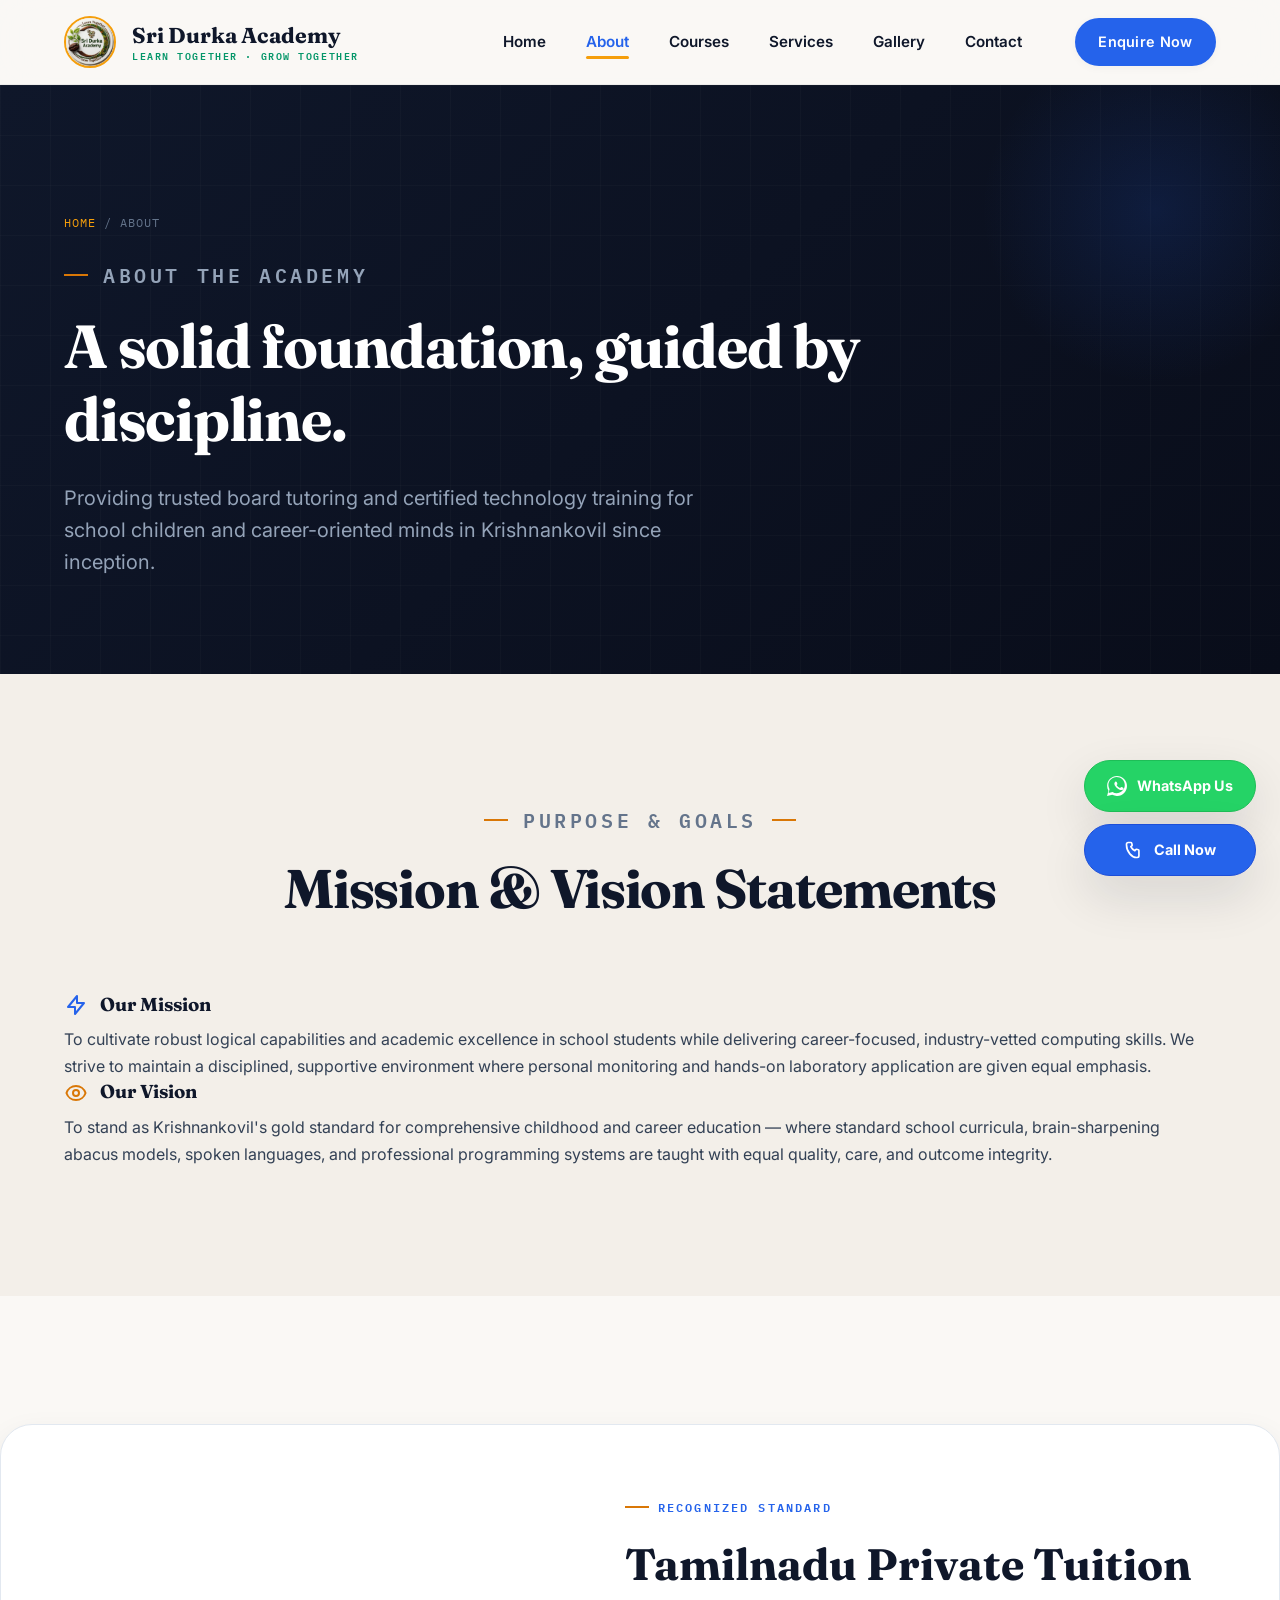
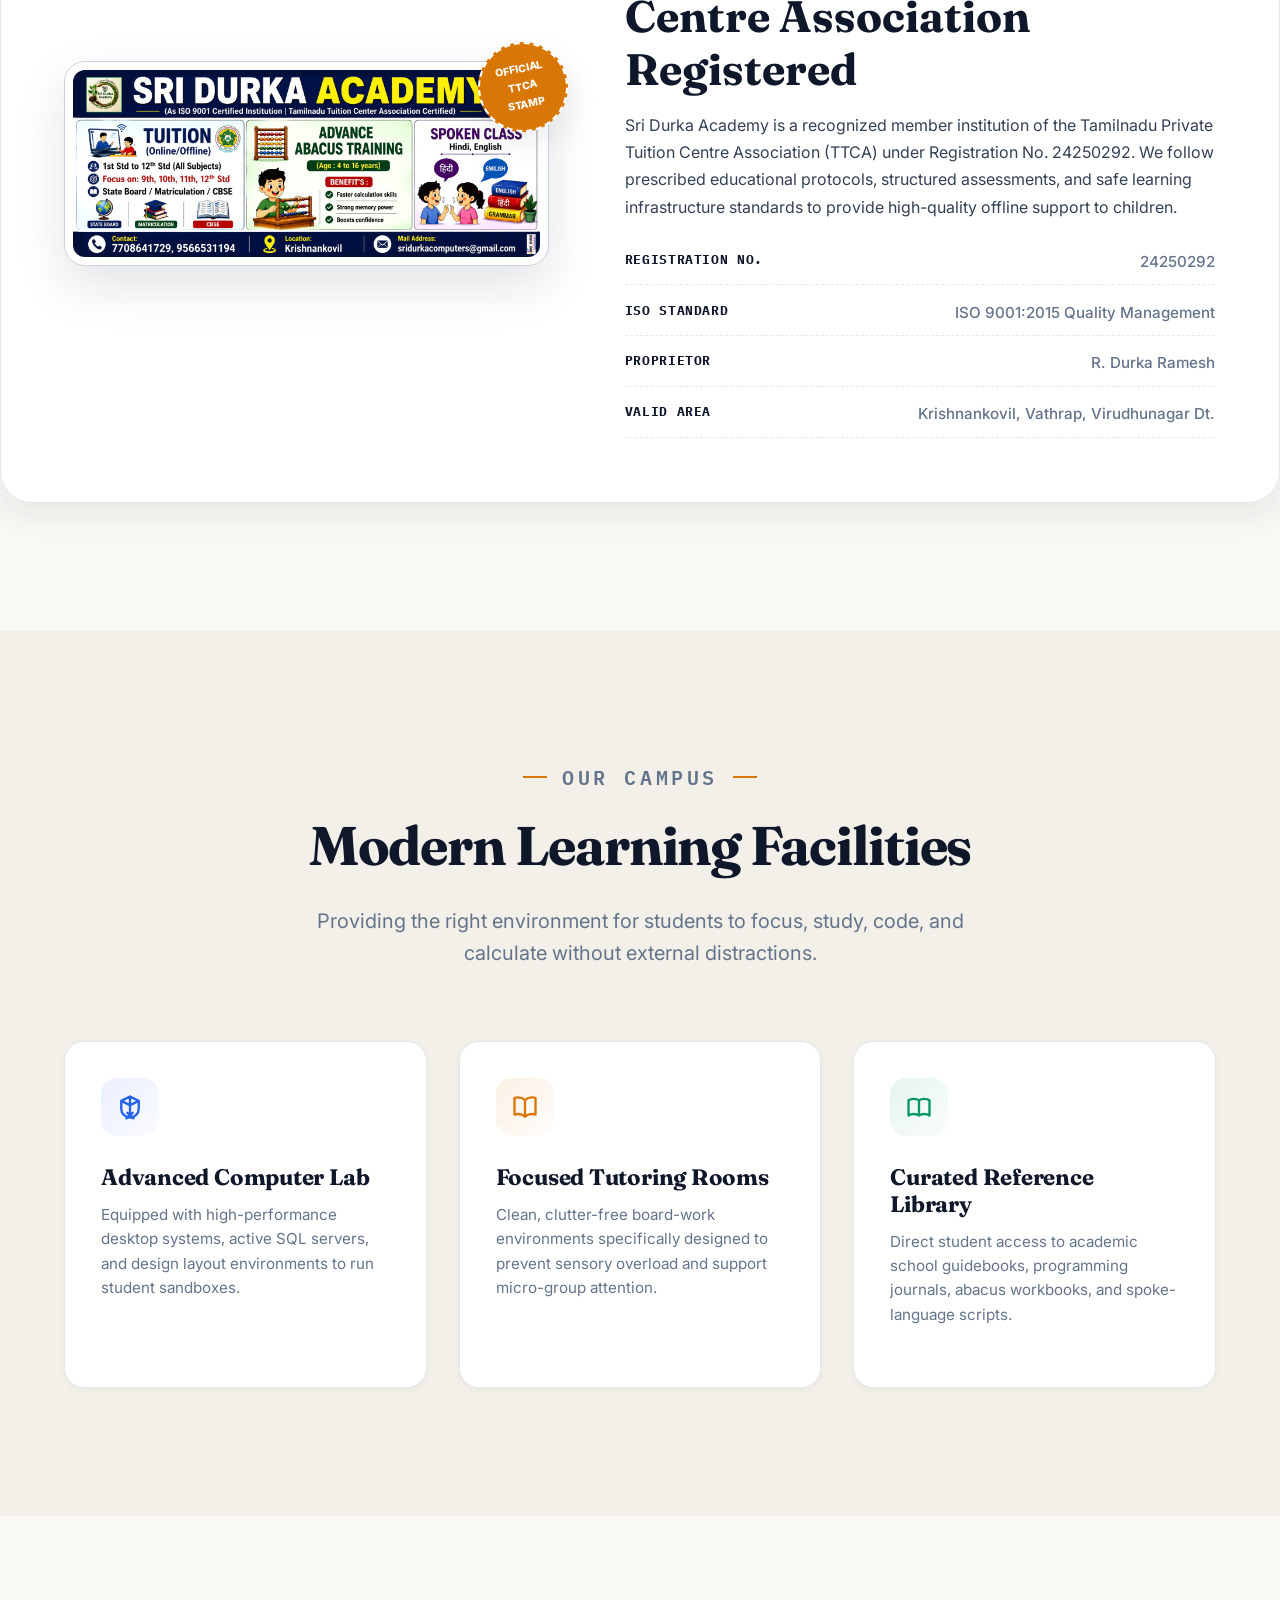
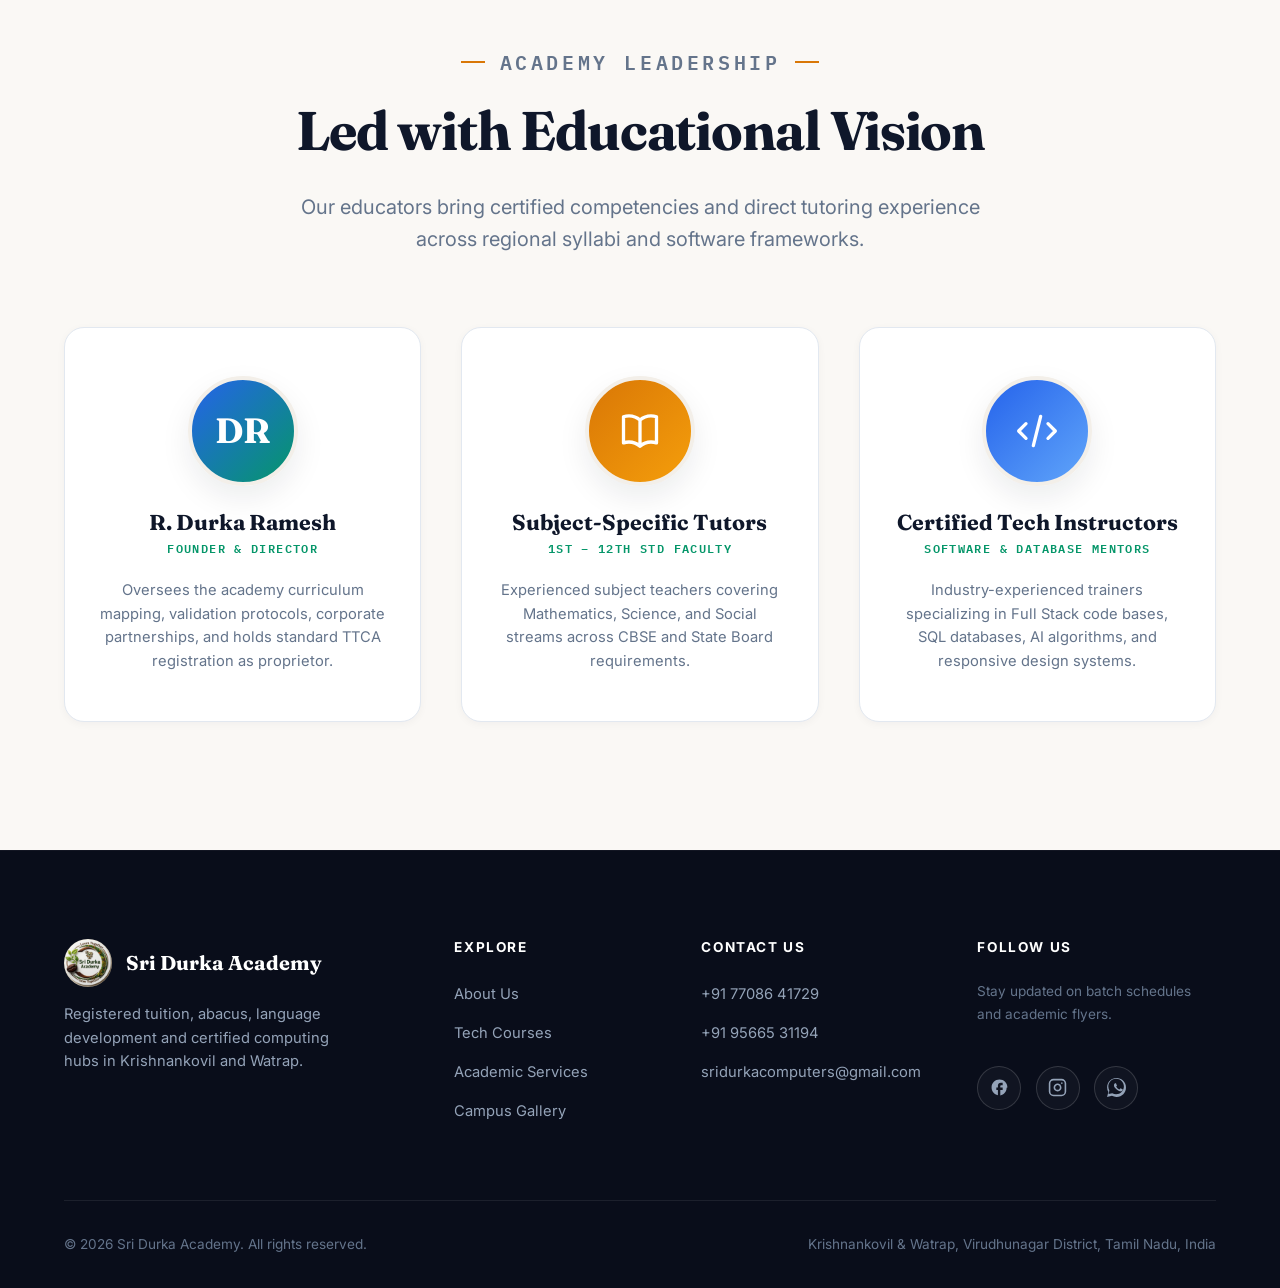
==== commit 84900eb2: "Add Git line-ending config" ====
--- a/about.html
+++ b/about.html
@@ -52,45 +52,6 @@
     </div>
   </section>
 
-  <!-- ========== REGISTRATION DETAILS ========== -->
-  <section class="section" id="registration-block">
-    <div class="container cert-block reveal">
-      <div class="cert-frame-wrap">
-        <div class="cert-frame">
-          <img src="images/certificate.jpg" alt="TTCA Registration Certificate of Sri Durka Academy" data-lightbox="images/certificate.jpg" data-caption="TTCA Registration Certificate — Registration No. 24250292">
-        </div>
-        <div class="cert-stamp" aria-hidden="true">
-          <span>OFFICIAL<br>TTCA<br>STAMP</span>
-        </div>
-      </div>
-      
-      <div class="cert-info">
-        <p class="eyebrow">Recognized Standard</p>
-        <h2>Tamilnadu Private Tuition Centre Association Registered</h2>
-        <p>Sri Durka Academy is a recognized member institution of the Tamilnadu Private Tuition Centre Association (TTCA) under Registration No. 24250292. We follow prescribed educational protocols, structured assessments, and safe learning infrastructure standards to provide high-quality offline support to children.</p>
-        
-        <div class="cert-meta-list">
-          <div class="cert-meta-item">
-            <strong>Registration No.</strong>
-            <span>24250292</span>
-          </div>
-          <div class="cert-meta-item">
-            <strong>ISO Standard</strong>
-            <span>ISO 9001:2015 Quality Management</span>
-          </div>
-          <div class="cert-meta-item">
-            <strong>Proprietor</strong>
-            <span>R. Durka Ramesh</span>
-          </div>
-          <div class="cert-meta-item">
-            <strong>Valid Area</strong>
-            <span>Krishnankovil, Vathrap, Virudhunagar Dt.</span>
-          </div>
-        </div>
-      </div>
-    </div>
-  </section>
-
   <!-- ========== MISSION & VISION ========== -->
   <section class="section section--alt" id="mission-vision-section">
     <div class="container">
@@ -119,8 +80,47 @@
     </div>
   </section>
 
+  <!-- ========== REGISTRATION DETAILS ========== -->
+  <section class="section" id="registration-block">
+    <div class="container cert-block reveal">
+      <div class="cert-frame-wrap">
+        <div class="cert-frame">
+          <img src="images/certificate.jpg" alt="TTCA Registration Certificate of Sri Durka Academy" data-lightbox="images/certificate.jpg" data-caption="TTCA Registration Certificate — Registration No. 24250292">
+        </div>
+        <div class="cert-stamp" aria-hidden="true">
+          <span>OFFICIAL<br>TTCA<br>STAMP</span>
+        </div>
+      </div>
+      
+      <div class="cert-info">
+        <p class="eyebrow">Recognized Standard</p>
+        <h2>Tamilnadu Private Tuition Centre Association Registered</h2>
+        <p>Sri Durka Academy is a recognized member institution of the Tamilnadu Private Tuition Centre Association (TTCA) under Registration No. 24250292. We follow prescribed educational protocols, structured assessments, and safe learning infrastructure standards to provide high-quality offline support to children.</p>
+        
+        <div class="cert-meta-list">
+          <div class="cert-meta-item">
+            <strong>Registration No.</strong>
+            <span>24250292</span>
+          </div>
+          <div class="cert-meta-item">
+            <strong>ISO Standard</strong>
+            <span>ISO 9001:2015 Quality Management</span>
+          </div>
+          <div class="cert-meta-item">
+            <strong>Proprietor</strong>
+            <span>R. Durka Ramesh</span>
+          </div>
+          <div class="cert-meta-item">
+            <strong>Valid Area</strong>
+            <span>Krishnankovil, Vathrap, Virudhunagar Dt.</span>
+          </div>
+        </div>
+      </div>
+    </div>
+  </section>
+
   <!-- ========== FACILITIES SECTION ========== -->
-  <section class="section" id="facilities-section">
+  <section class="section section--alt" id="facilities-section">
     <div class="container">
       <div class="section-head center reveal">
         <p class="eyebrow">Our Campus</p>
@@ -157,7 +157,7 @@
   </section>
 
   <!-- ========== LEADERSHIP & FACULTY ========== -->
-  <section class="section section--alt" id="leadership-section">
+  <section class="section" id="leadership-section">
     <div class="container">
       <div class="section-head center reveal">
         <p class="eyebrow">Academy Leadership</p>
@@ -194,22 +194,6 @@
     </div>
   </section>
 
-  <!-- ========== CALL TO ACTION ========== -->
-  <section class="section" id="about-cta">
-    <div class="container">
-      <div class="cta-band reveal">
-        <div class="cta-band-text">
-          <h3>Ready to start? Discover our batches.</h3>
-          <p>Speak to our registration desk to map the best time slots for your tuition or computing requirements.</p>
-        </div>
-        <div class="cta-actions">
-          <a href="contact.html" class="btn btn-gold" id="about-cta-enquire">Enquire Now</a>
-          <a href="courses.html" class="btn btn-outline-white" id="about-cta-courses">Browse Courses</a>
-        </div>
-      </div>
-    </div>
-  </section>
-
   <!-- ========== FOOTER ========== -->
   <footer class="site-footer" id="site-footer">
     <div class="container">
@@ -220,7 +204,7 @@
               <img src="images/logo.png" alt="Sri Durka Academy Logo">
               <strong>Sri Durka Academy</strong>
             </div>
-            <p class="footer-brand-text">Registered tuition, abacus, language development and certified computing hub in Krishnankovil.</p>
+            <p class="footer-brand-text">Registered tuition, abacus, language development and certified computing hubs in Krishnankovil and Watrap.</p>
           </div>
         </div>
         
@@ -262,7 +246,7 @@
       
       <div class="footer-bottom">
         <span>&copy; <span data-year></span> Sri Durka Academy. All rights reserved.</span>
-        <span>Krishnankovil, Virudhunagar District, Tamil Nadu, India</span>
+        <span>Krishnankovil & Watrap, Virudhunagar District, Tamil Nadu, India</span>
       </div>
     </div>
   </footer>
--- a/css/style.css
+++ b/css/style.css
@@ -567,8 +567,10 @@
 .hero-content h1 em {
   font-style: italic;
   font-weight: 300;
-  color: var(--secondary);
+  display: inline-block;
+  color: transparent;
   background: linear-gradient(120deg, var(--secondary) 0%, var(--secondary-light) 100%);
+  background-clip: text;
   -webkit-background-clip: text;
   -webkit-text-fill-color: transparent;
 }
@@ -1671,6 +1673,59 @@
   gap: clamp(3rem, 6vw, 5rem);
 }
 
+.location-panel {
+  display: grid;
+  gap: 1.5rem;
+}
+
+.location-card {
+  background-color: var(--bg-paper);
+  border: 1px solid var(--border-light);
+  border-radius: var(--radius-md);
+  padding: 2rem;
+  box-shadow: var(--shadow-sm);
+  transition: transform 0.3s ease, box-shadow 0.3s ease;
+}
+
+.location-card:hover {
+  transform: translateY(-3px);
+  box-shadow: var(--shadow-lg);
+}
+
+.location-card h3 {
+  font-size: 1.45rem;
+  margin-bottom: 0.75rem;
+  color: var(--primary);
+}
+
+.location-desc {
+  color: var(--text-muted);
+  margin-bottom: 1.5rem;
+  line-height: 1.6;
+}
+
+.location-card .contact-line {
+  margin-bottom: 1rem;
+}
+
+.location-map {
+  border-radius: var(--radius-md);
+  overflow: hidden;
+  margin-top: 1.25rem;
+}
+
+.location-map iframe {
+  width: 100%;
+  min-height: 220px;
+  border: 0;
+}
+
+.location-action {
+  margin-top: 1.25rem;
+  width: 100%;
+  justify-content: center;
+}
+
 .contact-info-card {
   background-color: var(--primary);
   color: #E2E8F0;
@@ -2188,22 +2243,41 @@
 
 @media (max-width: 768px) {
   :root {
-    --gutter: 1.5rem;
-    --section-pad: 5rem;
-  }
-  
+    --gutter: 1rem;
+    --section-pad: 4rem;
+  }
+
+  html, body {
+    min-width: 0 !important;
+  }
+
+  .header-inner {
+    flex-wrap: wrap;
+    justify-content: space-between;
+    gap: 0.75rem;
+  }
+
+  .brand-text strong {
+    font-size: 1.2rem;
+  }
+
+  .brand-text span {
+    font-size: 0.62rem;
+  }
+
   .main-nav {
     position: fixed;
-    inset: 72px 0 0 auto;
-    width: 100%;
-    max-width: 320px;
+    inset: 72px 0 0 0;
+    width: min(320px, 100%);
     height: calc(100vh - 72px);
     background-color: var(--bg-paper);
     box-shadow: -10px 10px 30px rgba(15, 23, 42, 0.1);
     transform: translateX(100%);
     transition: transform 0.4s cubic-bezier(0.4, 0, 0.2, 1);
-    padding: 3rem 2rem;
+    padding: 3rem 1.5rem;
     z-index: 999;
+    overflow-y: auto;
+    overscroll-behavior: contain;
   }
 
   .main-nav.open {
@@ -2213,7 +2287,7 @@
   .main-nav ul {
     flex-direction: column;
     align-items: flex-start;
-    gap: 1.75rem;
+    gap: 1.5rem;
   }
 
   .nav-cta {
@@ -2230,28 +2304,77 @@
     display: flex;
   }
 
+  .hero {
+    overflow: hidden;
+    padding-inline: 0.75rem;
+  }
+
+  .hero-grid {
+    grid-template-columns: 1fr;
+    gap: 3rem;
+  }
+
+  .hero-image-wrap {
+    max-width: 100%;
+  }
+
+  .hero-badge {
+    position: static;
+    margin: 2rem auto 0;
+    max-width: min(320px, 100%);
+    left: auto;
+    right: auto;
+    bottom: auto;
+    transform: none;
+  }
+
   .hero-stats {
     grid-template-columns: repeat(2, 1fr);
-    gap: 2rem;
+    gap: 1.25rem;
+  }
+
+  .split-grid,
+  .contact-grid,
+  .cert-block,
+  .faculty-grid,
+  .gallery-grid,
+  .card-grid,
+  .footer-grid {
+    grid-template-columns: 1fr;
+  }
+
+  .split-grid {
+    gap: 3rem;
+  }
+
+  .split-media-wrap::before {
+    width: 90%;
+    height: 90%;
+    bottom: -10px;
+    right: -10px;
+  }
+
+  .split-grid.reverse .split-media-wrap::before {
+    left: -10px;
+    right: auto;
   }
 
   .step-track-grid {
     grid-template-columns: 1fr;
-    gap: 3.5rem;
+    gap: 3rem;
   }
 
   .step-track-grid::before {
     display: none;
   }
 
-  .faculty-grid {
-    grid-template-columns: 1fr;
+  .cert-block {
     gap: 2.5rem;
-  }
-
-  .footer-grid {
-    grid-template-columns: 1fr 1.2fr;
-    gap: 3rem;
+    padding: clamp(1.5rem, 4vw, 2.5rem);
+  }
+
+  .contact-grid {
+    gap: 2rem;
   }
 
   .form-row {
@@ -2262,7 +2385,14 @@
   .cta-band {
     flex-direction: column;
     align-items: flex-start;
-    gap: 2.5rem;
+    gap: 2rem;
+  }
+  
+  .cta-band::before {
+    width: 180px;
+    height: 180px;
+    top: -80px;
+    right: -40px;
   }
   
   .cta-actions {
@@ -2272,34 +2402,151 @@
   .cta-actions .btn {
     width: 100%;
   }
+
+  .hero-badge,
+  .cert-stamp,
+  .blob-primary,
+  .blob-gold,
+  .blob-emerald {
+    max-width: 70vw;
+    max-height: 70vw;
+  }
+
+  .blob-primary {
+    width: 240px;
+    height: 240px;
+    right: -65px;
+    top: 8%;
+  }
+
+  .blob-gold {
+    width: 220px;
+    height: 220px;
+    bottom: 8%;
+    left: -50px;
+  }
+
+  .blob-emerald {
+    width: 320px;
+    height: 320px;
+    left: 10%;
+    top: 45%;
+    opacity: 0.08;
+  }
 }
 
 @media (max-width: 480px) {
-  .highlights-grid {
+  :root {
+    --gutter: 0.85rem;
+    --section-pad: 3.5rem;
+  }
+
+  .hero {
+    padding-block: 3rem;
+  }
+
+  .header-inner {
+    padding-inline: 0.5rem;
+  }
+
+  .brand img {
+    width: 46px;
+    height: 46px;
+  }
+
+  .brand-text strong {
+    font-size: 1.1rem;
+  }
+
+  .brand-text span {
+    font-size: 0.6rem;
+  }
+
+  .main-nav {
+    padding: 2.5rem 1.25rem;
+  }
+
+  .hero-actions .btn,
+  .nav-cta .btn,
+  .cta-actions .btn {
+    width: 100%;
+  }
+
+  .highlights-grid,
+  .gallery-grid,
+  .footer-grid,
+  .faculty-grid,
+  .card-grid,
+  .step-track-grid,
+  .cert-meta-list,
+  .form-row {
     grid-template-columns: 1fr;
   }
+
   .hero-stats {
     grid-template-columns: 1fr;
   }
-  .hero-actions .btn {
-    width: 100%;
-  }
-  .gallery-grid {
-    grid-template-columns: 1fr;
-  }
+
+  .course-card {
+    min-width: 0;
+  }
+
+  .course-card-content {
+    min-width: 0;
+    padding: 1.5rem 1.5rem 1.75rem;
+  }
+
+  .course-card-content h3,
+  .premium-card h3 {
+    word-break: break-word;
+    overflow-wrap: anywhere;
+  }
+
+  .course-meta {
+    display: flex;
+    flex-wrap: wrap;
+    gap: 0.75rem;
+    justify-content: flex-start;
+  }
+
+  .course-meta-item {
+    width: calc(50% - 0.375rem);
+    min-width: 0;
+  }
+
   .gallery-card.tall {
     grid-row: span 1;
     aspect-ratio: 1;
   }
-  .footer-grid {
-    grid-template-columns: 1fr;
-  }
+
   .footer-bottom {
     flex-direction: column;
+    align-items: center;
     text-align: center;
   }
+
+  .footer-bottom span {
+    width: 100%;
+    display: block;
+  }
+
   .cert-meta-item {
     flex-direction: column;
-    gap: 0.2rem;
-  }
-}
+    gap: 0.35rem;
+  }
+
+  .hero-badge,
+  .cert-stamp {
+    width: auto;
+    max-width: 100%;
+  }
+
+  .split-image-container,
+  .hero-image-wrap,
+  .cert-frame,
+  .map-frame iframe {
+    min-width: 0;
+    width: 100%;
+  }
+}
+
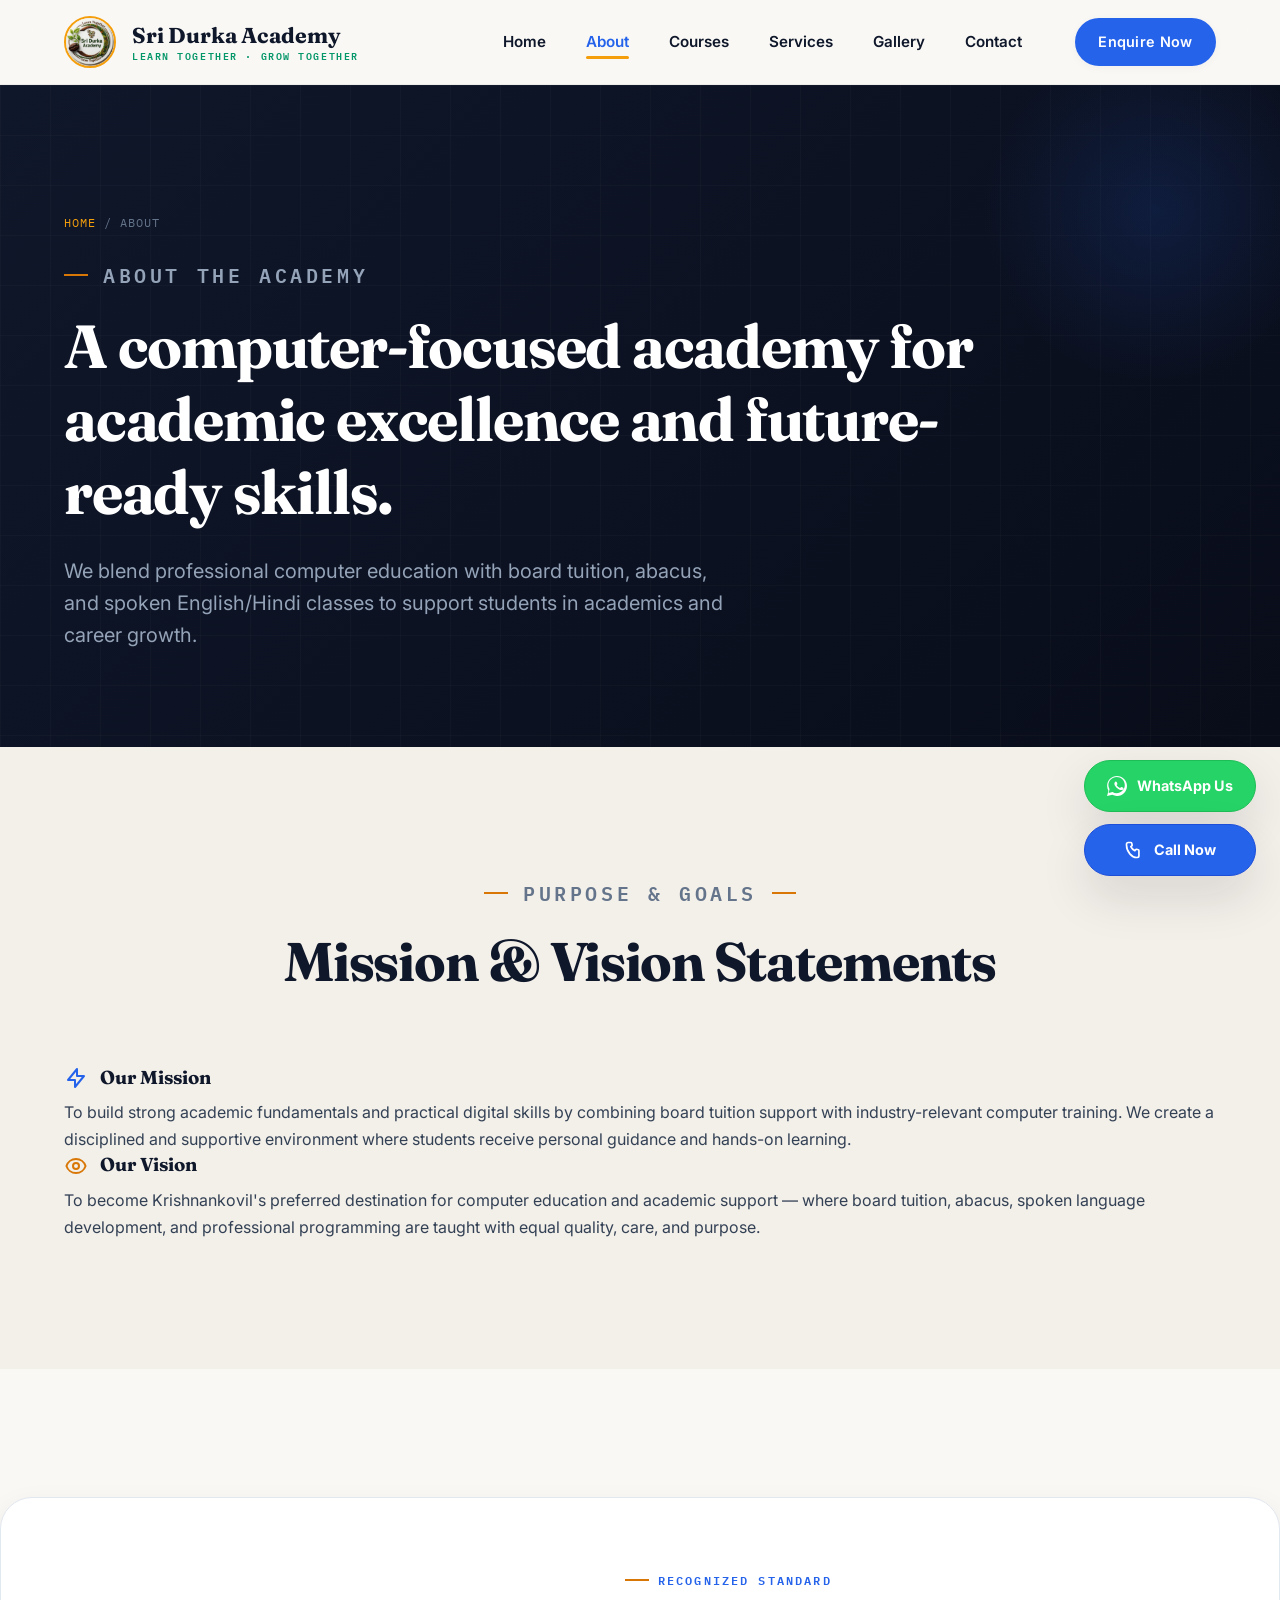
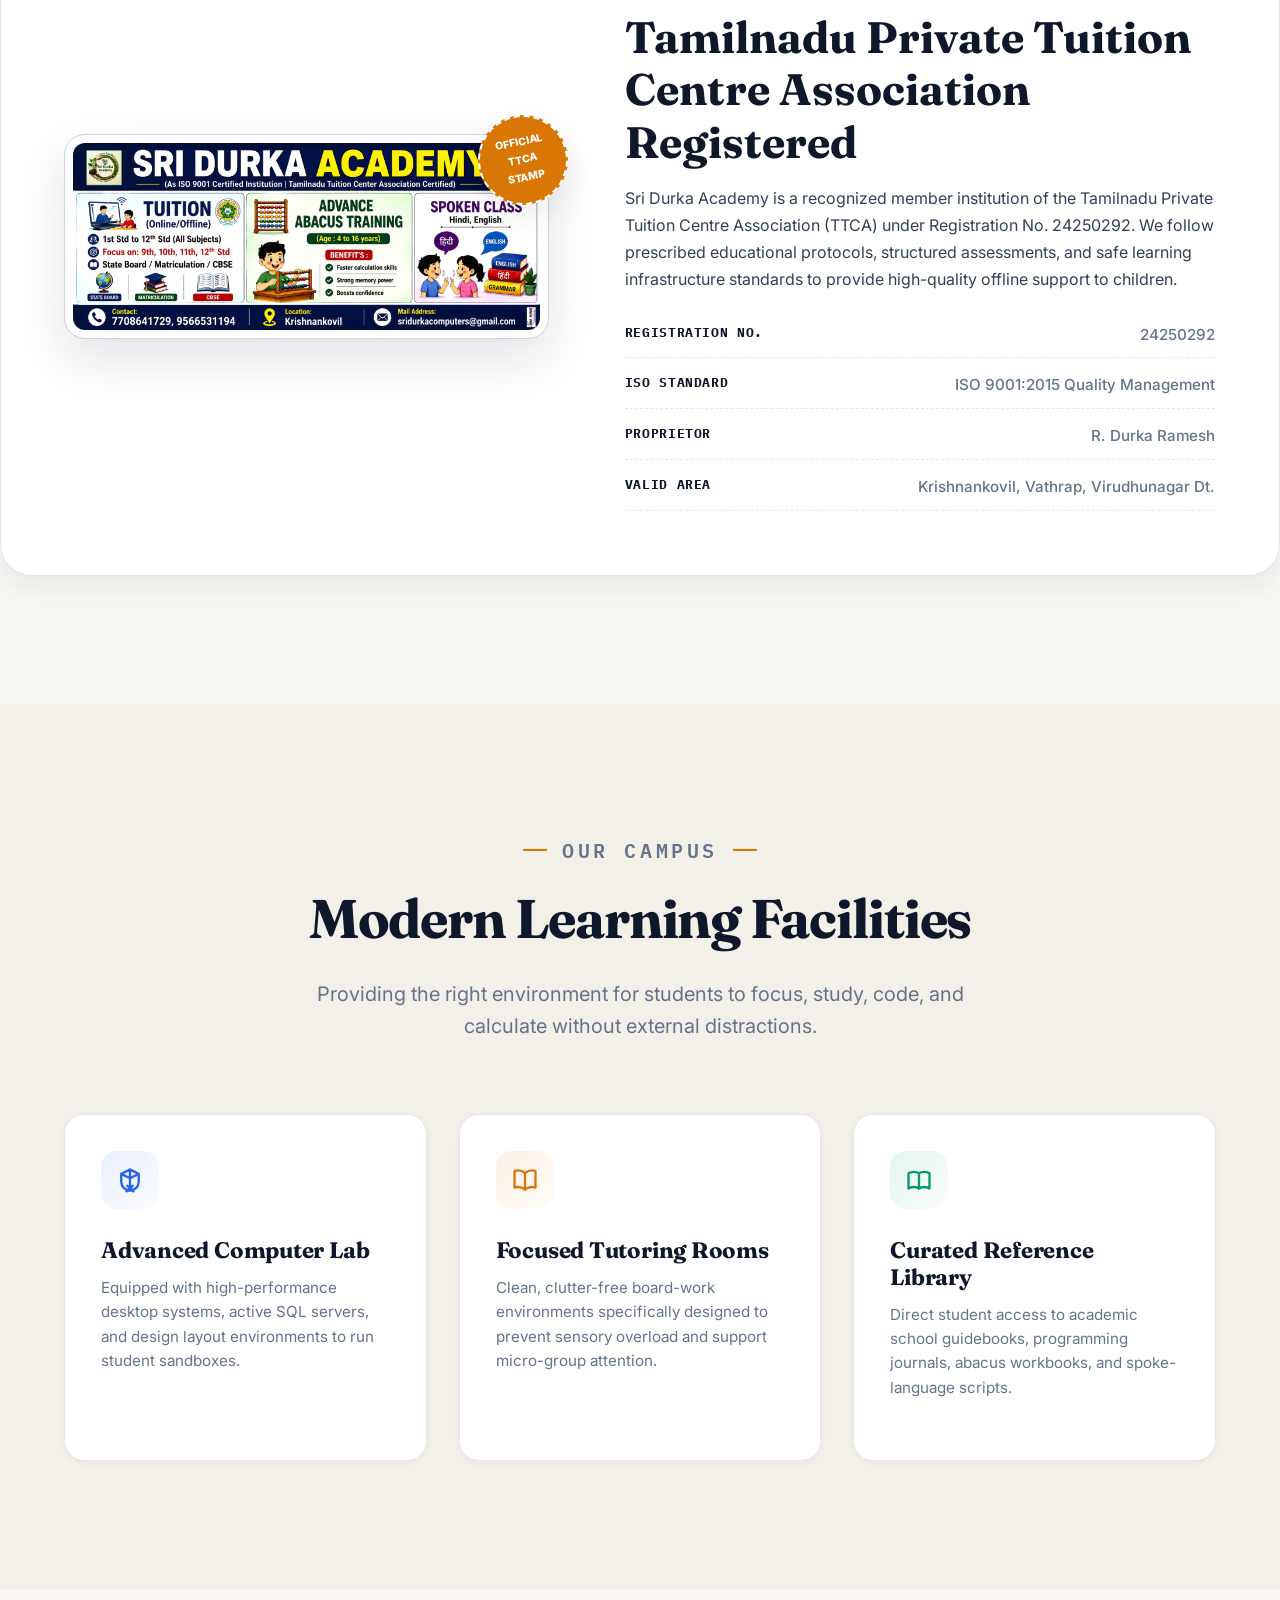
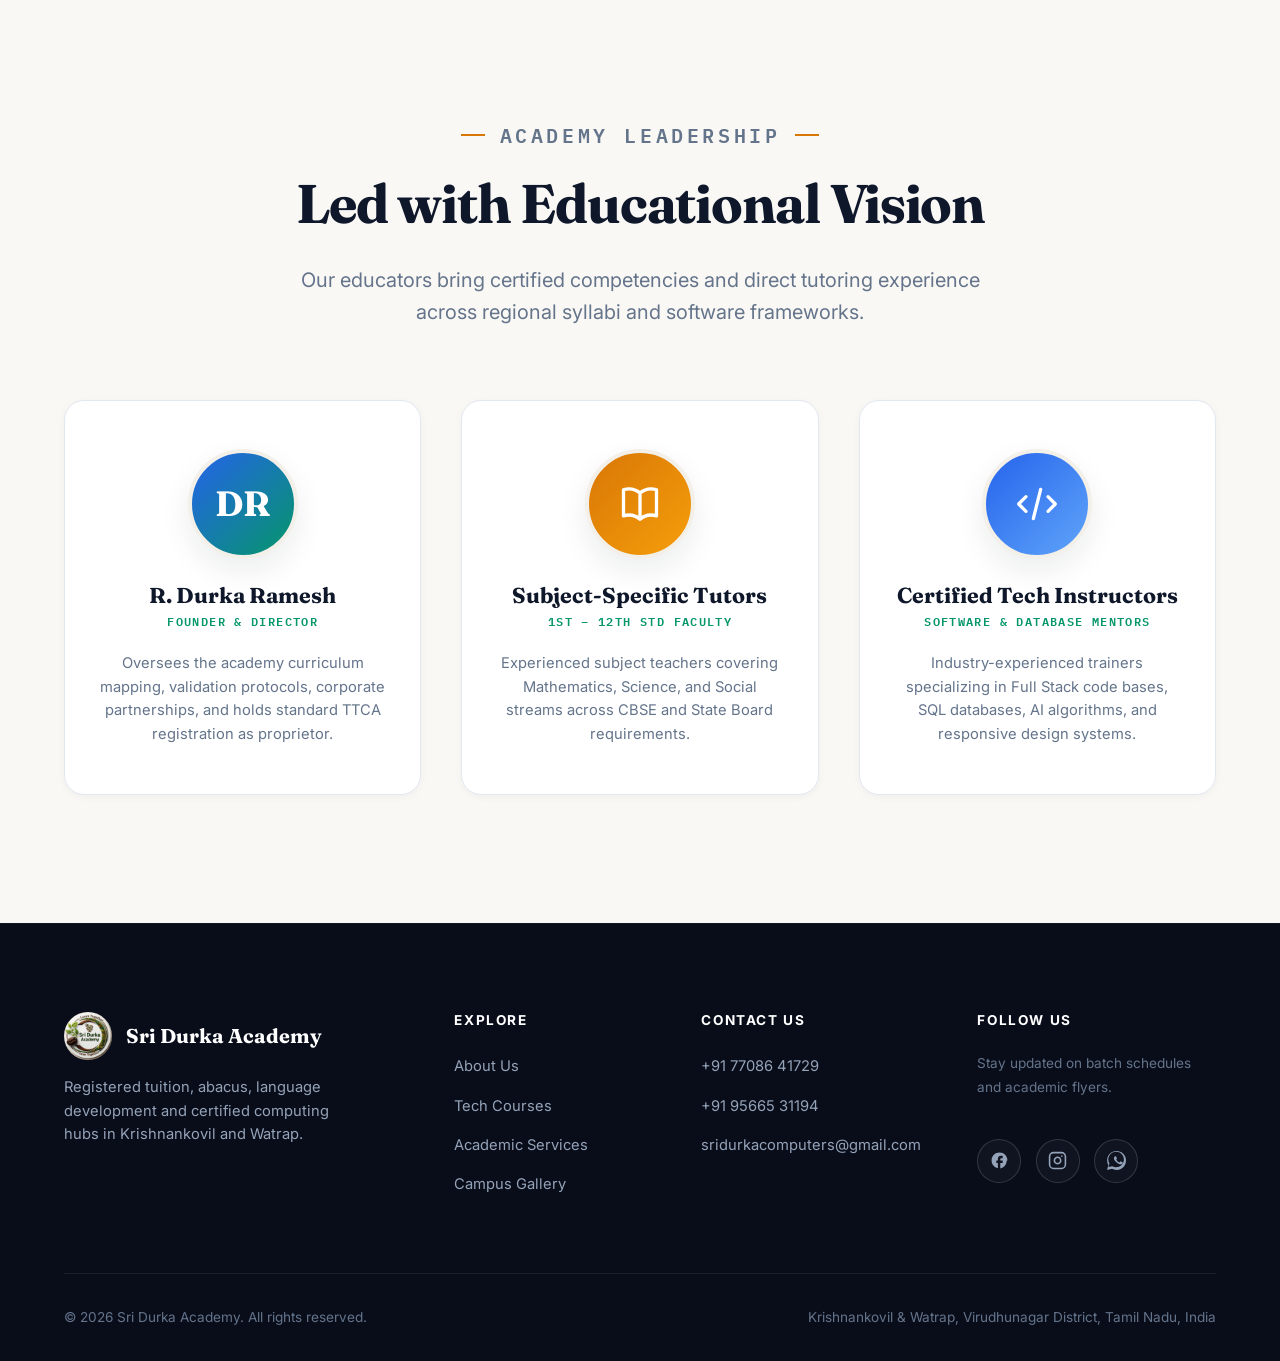
==== commit f0ac533a: "Refresh academy website messaging for computer courses focus" ====
--- a/about.html
+++ b/about.html
@@ -3,8 +3,8 @@
 <head>
   <meta charset="UTF-8">
   <meta name="viewport" content="width=device-width, initial-scale=1.0">
-  <title>About Us | Sri Durka Academy — TTCA Registered & ISO 9001:2015 Certified</title>
-  <meta name="description" content="Discover the history, leadership, and vision of Sri Durka Academy in Krishnankovil. Learn about our TTCA registration, ISO certification, and dedicated teaching team.">
+  <title>About Us | Sri Durka Academy — Computer Courses & Academic Excellence</title>
+  <meta name="description" content="Discover how Sri Durka Academy in Krishnankovil combines professional computer courses with board tuition, abacus, and spoken language training under one trusted academy.">
   <link rel="icon" type="image/png" href="images/favicon-192.png">
   <link rel="apple-touch-icon" href="images/favicon-512.png">
   <link rel="stylesheet" href="css/style.css">
@@ -47,8 +47,8 @@
         <a href="index.html">Home</a> / About
       </nav>
       <p class="eyebrow">About the Academy</p>
-      <h1>A solid foundation, guided by discipline.</h1>
-      <p>Providing trusted board tutoring and certified technology training for school children and career-oriented minds in Krishnankovil since inception.</p>
+      <h1>A computer-focused academy for academic excellence and future-ready skills.</h1>
+      <p>We blend professional computer education with board tuition, abacus, and spoken English/Hindi classes to support students in academics and career growth.</p>
     </div>
   </section>
 
@@ -66,7 +66,7 @@
             <svg viewBox="0 0 24 24" fill="none" stroke="currentColor" stroke-width="2" style="width: 24px; height: 24px; color: var(--secondary);"><path stroke-linecap="round" stroke-linejoin="round" d="M13 10V3L4 14h7v7l9-11h-7z"/></svg>
             Our Mission
           </h3>
-          <p>To cultivate robust logical capabilities and academic excellence in school students while delivering career-focused, industry-vetted computing skills. We strive to maintain a disciplined, supportive environment where personal monitoring and hands-on laboratory application are given equal emphasis.</p>
+          <p>To build strong academic fundamentals and practical digital skills by combining board tuition support with industry-relevant computer training. We create a disciplined and supportive environment where students receive personal guidance and hands-on learning.</p>
         </div>
         
         <div class="pillar reveal reveal-delay-1">
@@ -74,7 +74,7 @@
             <svg viewBox="0 0 24 24" fill="none" stroke="currentColor" stroke-width="2" style="width: 24px; height: 24px; color: var(--accent-gold);"><path stroke-linecap="round" stroke-linejoin="round" d="M15 12a3 3 0 11-6 0 3 3 0 016 0z"/><path stroke-linecap="round" stroke-linejoin="round" d="M2.458 12C3.732 7.943 7.523 5 12 5c4.478 0 8.268 2.943 9.542 7-1.274 4.057-5.064 7-9.542 7-4.477 0-8.268-2.943-9.542-7z"/></svg>
             Our Vision
           </h3>
-          <p>To stand as Krishnankovil's gold standard for comprehensive childhood and career education — where standard school curricula, brain-sharpening abacus models, spoken languages, and professional programming systems are taught with equal quality, care, and outcome integrity.</p>
+          <p>To become Krishnankovil's preferred destination for computer education and academic support — where board tuition, abacus, spoken language development, and professional programming are taught with equal quality, care, and purpose.</p>
         </div>
       </div>
     </div>
--- a/css/style.css
+++ b/css/style.css
@@ -1374,6 +1374,18 @@
   fill: currentColor;
 }
 
+.rating-stars svg.half-star {
+  overflow: visible;
+}
+
+.rating-stars svg.half-star path[fill="url(#halfGradFullstack)"] {
+  fill: url(#halfGradFullstack);
+}
+
+.rating-stars svg.half-star path[fill="none"] {
+  stroke: currentColor;
+}
+
 .testimonial-card blockquote {
   font-size: 1rem;
   color: var(--text-main);
@@ -2268,16 +2280,19 @@
   .main-nav {
     position: fixed;
     inset: 72px 0 0 0;
-    width: min(320px, 100%);
+    width: 100%;
+    max-width: 100%;
     height: calc(100vh - 72px);
     background-color: var(--bg-paper);
     box-shadow: -10px 10px 30px rgba(15, 23, 42, 0.1);
     transform: translateX(100%);
     transition: transform 0.4s cubic-bezier(0.4, 0, 0.2, 1);
     padding: 3rem 1.5rem;
-    z-index: 999;
+    z-index: 9999;
     overflow-y: auto;
     overscroll-behavior: contain;
+    left: 0;
+    right: 0;
   }
 
   .main-nav.open {
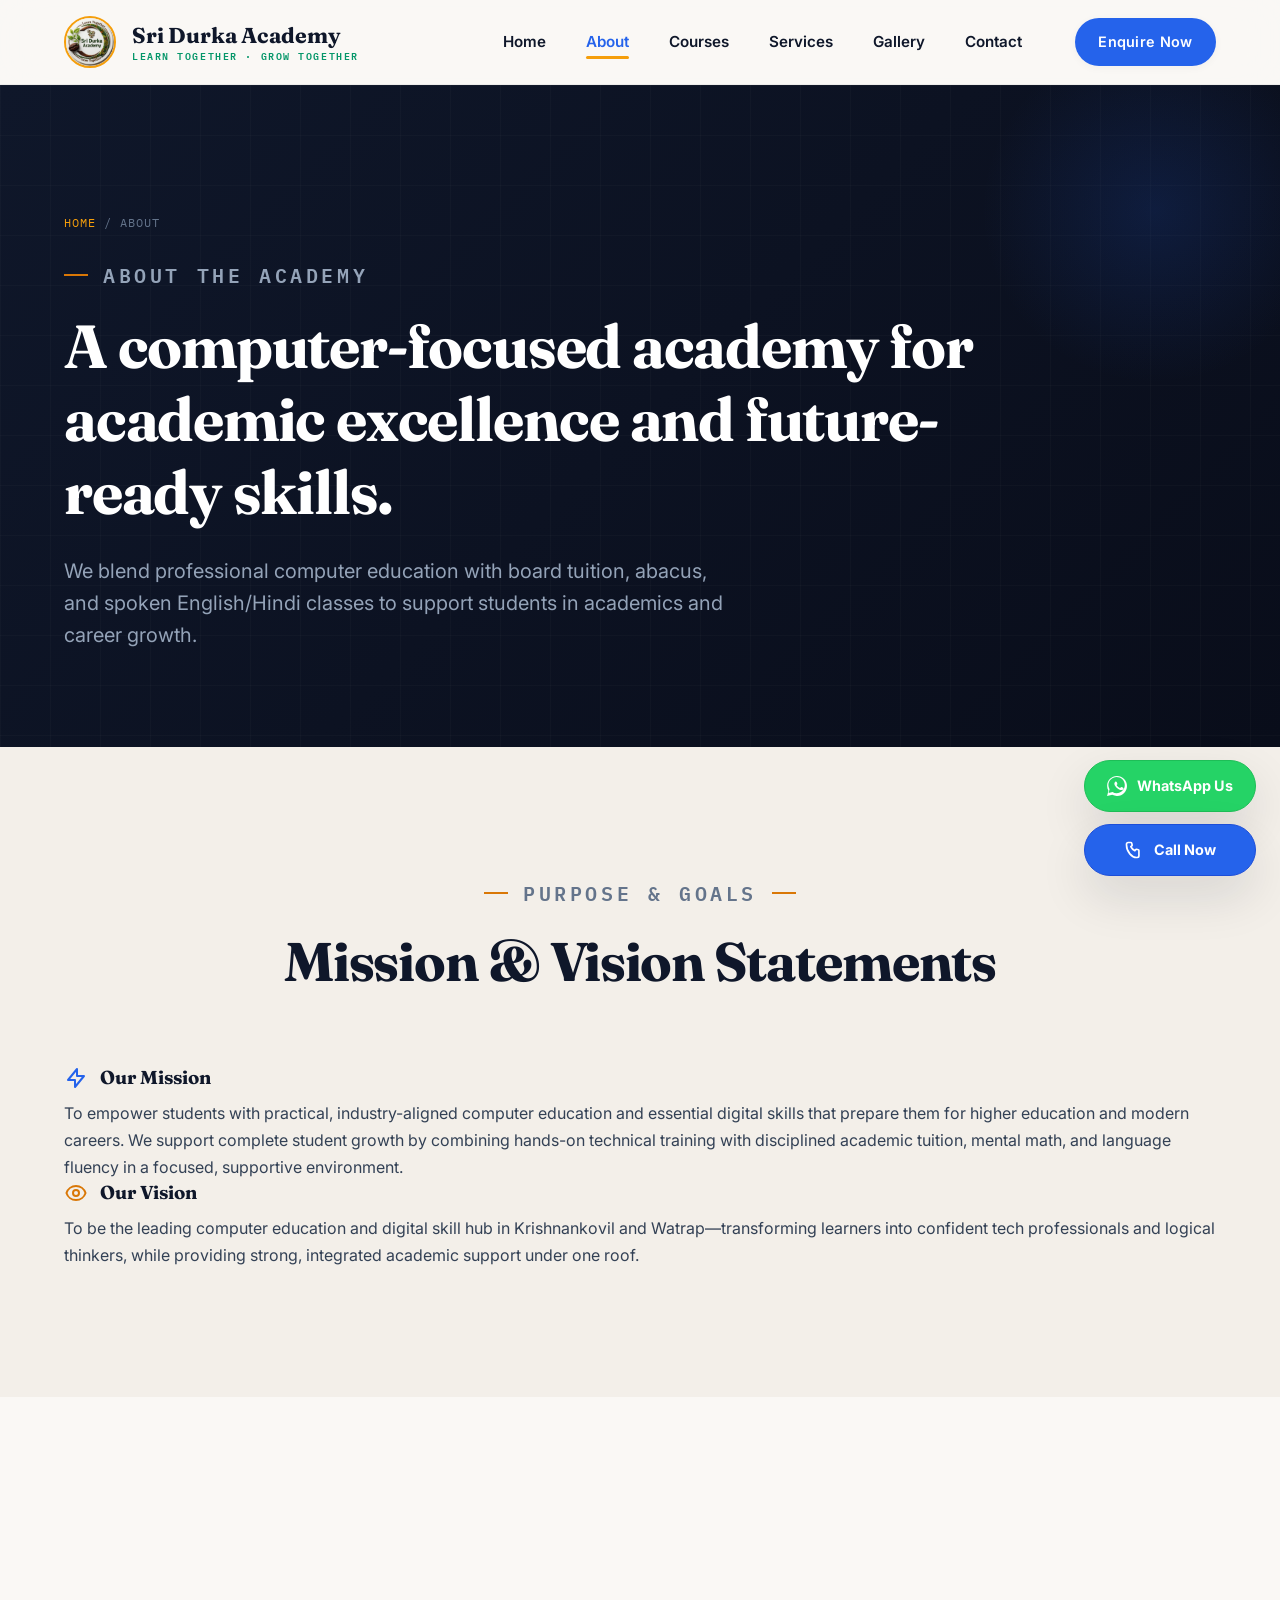
==== commit ee65a09a: "Improve mobile performance and font loading" ====
--- a/about.html
+++ b/about.html
@@ -7,6 +7,9 @@
   <meta name="description" content="Discover how Sri Durka Academy in Krishnankovil combines professional computer courses with board tuition, abacus, and spoken language training under one trusted academy.">
   <link rel="icon" type="image/png" href="images/favicon-192.png">
   <link rel="apple-touch-icon" href="images/favicon-512.png">
+  <link rel="preconnect" href="https://fonts.googleapis.com">
+  <link rel="preconnect" href="https://fonts.gstatic.com" crossorigin>
+  <link rel="stylesheet" href="https://fonts.googleapis.com/css2?family=Fraunces:ital,opsz,wght@0,9..144,300;0,9..144,400;0,9..144,500;0,9..144,600;0,9..144,700;1,9..144,400&family=Inter:wght@300;400;500;600;700;800&family=IBM+Plex+Mono:wght@400;500;600&display=swap">
   <link rel="stylesheet" href="css/style.css">
 </head>
 <body>
@@ -66,7 +69,7 @@
             <svg viewBox="0 0 24 24" fill="none" stroke="currentColor" stroke-width="2" style="width: 24px; height: 24px; color: var(--secondary);"><path stroke-linecap="round" stroke-linejoin="round" d="M13 10V3L4 14h7v7l9-11h-7z"/></svg>
             Our Mission
           </h3>
-          <p>To build strong academic fundamentals and practical digital skills by combining board tuition support with industry-relevant computer training. We create a disciplined and supportive environment where students receive personal guidance and hands-on learning.</p>
+          <p>To empower students with practical, industry-aligned computer education and essential digital skills that prepare them for higher education and modern careers. We support complete student growth by combining hands-on technical training with disciplined academic tuition, mental math, and language fluency in a focused, supportive environment.</p>
         </div>
         
         <div class="pillar reveal reveal-delay-1">
@@ -74,7 +77,7 @@
             <svg viewBox="0 0 24 24" fill="none" stroke="currentColor" stroke-width="2" style="width: 24px; height: 24px; color: var(--accent-gold);"><path stroke-linecap="round" stroke-linejoin="round" d="M15 12a3 3 0 11-6 0 3 3 0 016 0z"/><path stroke-linecap="round" stroke-linejoin="round" d="M2.458 12C3.732 7.943 7.523 5 12 5c4.478 0 8.268 2.943 9.542 7-1.274 4.057-5.064 7-9.542 7-4.477 0-8.268-2.943-9.542-7z"/></svg>
             Our Vision
           </h3>
-          <p>To become Krishnankovil's preferred destination for computer education and academic support — where board tuition, abacus, spoken language development, and professional programming are taught with equal quality, care, and purpose.</p>
+          <p>To be the leading computer education and digital skill hub in Krishnankovil and Watrap—transforming learners into confident tech professionals and logical thinkers, while providing strong, integrated academic support under one roof.</p>
         </div>
       </div>
     </div>
@@ -174,21 +177,21 @@
         </div>
         
         <div class="faculty-card reveal reveal-delay-1">
+          <div class="faculty-avatar-wrap" style="background: linear-gradient(135deg, var(--secondary) 0%, var(--secondary-light) 100%);">
+            <svg class="faculty-avatar-icon" viewBox="0 0 24 24" fill="none" stroke="currentColor" stroke-width="1.8"><path stroke-linecap="round" stroke-linejoin="round" d="M10 20l4-16m4 4l4 4-4 4M6 16l-4-4 4-4"/></svg>
+          </div>
+          <h3>Certified Tech Instructors</h3>
+          <span class="faculty-role">Software &amp; Database Mentors</span>
+          <p>Industry-experienced trainers specializing in Full Stack code bases, SQL databases, AI algorithms, and responsive design systems.</p>
+        </div>
+        
+        <div class="faculty-card reveal reveal-delay-2">
           <div class="faculty-avatar-wrap" style="background: linear-gradient(135deg, var(--accent-gold) 0%, var(--accent-gold-soft) 100%);">
             <svg class="faculty-avatar-icon" viewBox="0 0 24 24" fill="none" stroke="currentColor" stroke-width="1.8"><path stroke-linecap="round" stroke-linejoin="round" d="M12 6.042A8.967 8.967 0 006 3.75c-1.052 0-2.062.18-3 .512v14.25A8.987 8.987 0 016 18c2.305 0 4.408.867 6 2.292m0-14.25a8.966 8.966 0 016-2.292c1.052 0 2.062.18 3 .512v14.25A8.987 8.987 0 0018 18a8.967 8.967 0 00-6 2.292m0-14.25v14.25"/></svg>
           </div>
           <h3>Subject-Specific Tutors</h3>
           <span class="faculty-role">1st – 12th Std Faculty</span>
           <p>Experienced subject teachers covering Mathematics, Science, and Social streams across CBSE and State Board requirements.</p>
-        </div>
-        
-        <div class="faculty-card reveal reveal-delay-2">
-          <div class="faculty-avatar-wrap" style="background: linear-gradient(135deg, var(--secondary) 0%, var(--secondary-light) 100%);">
-            <svg class="faculty-avatar-icon" viewBox="0 0 24 24" fill="none" stroke="currentColor" stroke-width="1.8"><path stroke-linecap="round" stroke-linejoin="round" d="M10 20l4-16m4 4l4 4-4 4M6 16l-4-4 4-4"/></svg>
-          </div>
-          <h3>Certified Tech Instructors</h3>
-          <span class="faculty-role">Software &amp; Database Mentors</span>
-          <p>Industry-experienced trainers specializing in Full Stack code bases, SQL databases, AI algorithms, and responsive design systems.</p>
         </div>
       </div>
     </div>
--- a/css/style.css
+++ b/css/style.css
@@ -5,8 +5,7 @@
    Display face: Fraunces (serif)  |  Body: Inter (sans-serif)  |  Utility: IBM Plex Mono
    ============================================================ */
 
-/* ---------- Google Fonts Import ---------- */
-@import url('https://fonts.googleapis.com/css2?family=Fraunces:ital,opsz,wght@0,9..144,300;0,9..144,400;0,9..144,500;0,9..144,600;0,9..144,700;1,9..144,400&family=Inter:wght@300;400;500;600;700;800&family=IBM+Plex+Mono:wght@400;500;600&display=swap');
+/* ---------- Font loading is handled in the HTML head for better performance ---------- */
 
 /* ---------- Design Tokens ---------- */
 :root {
@@ -71,6 +70,7 @@
   -webkit-font-smoothing: antialiased;
   -moz-osx-font-smoothing: grayscale;
   overflow-x: hidden;
+  overscroll-behavior-y: none;
 }
 
 img {
@@ -130,6 +130,12 @@
 .section {
   padding-block: var(--section-pad);
   position: relative;
+  contain: layout style paint;
+}
+
+.section:not(:first-of-type) {
+  content-visibility: auto;
+  contain-intrinsic-size: auto 500px;
 }
 
 .section--alt {
@@ -759,7 +765,7 @@
   border-radius: var(--radius-md);
   padding: 2.25rem;
   position: relative;
-  overflow: hidden;
+  overflow: visible;
   box-shadow: var(--shadow-sm);
   transition: all 0.4s cubic-bezier(0.4, 0, 0.2, 1);
   display: flex;
@@ -874,27 +880,44 @@
 /* Ribbons and Labels on cards */
 .ribbon {
   position: absolute;
-  top: 18px;
-  right: -35px;
-  transform: rotate(45deg);
-  background-color: var(--accent-gold);
+  top: 1.15rem;
+  right: 1.15rem;
+  transform: none;
+  background: linear-gradient(135deg, var(--accent-gold) 0%, var(--accent-gold-soft) 100%);
   color: #FFFFFF;
-  font-family: var(--font-mono);
-  font-size: 0.65rem;
-  font-weight: 700;
+  font-family: var(--font-body);
+  font-size: 0.75rem;
+  font-weight: 800;
   text-transform: uppercase;
-  letter-spacing: 0.08em;
-  padding: 0.3em 2.5em;
-  box-shadow: 0 2px 5px rgba(0, 0, 0, 0.1);
+  letter-spacing: 0.06em;
+  padding: 0.4rem 0.95rem;
+  border-radius: 50px;
+  white-space: nowrap;
+  box-shadow: 0 4px 12px rgba(217, 119, 6, 0.35);
   z-index: 10;
+  display: inline-flex;
+  align-items: center;
+  gap: 0.4rem;
+  border: 1px solid rgba(255, 255, 255, 0.25);
+  line-height: 1;
+}
+
+.ribbon.gold {
+  background: linear-gradient(135deg, #D97706 0%, #F59E0B 100%);
+  color: #FFFFFF;
+  box-shadow: 0 4px 12px rgba(217, 119, 6, 0.35);
 }
 
 .ribbon.blue {
-  background-color: var(--secondary);
+  background: linear-gradient(135deg, #1D4ED8 0%, #3B82F6 100%);
+  color: #FFFFFF;
+  box-shadow: 0 4px 12px rgba(29, 78, 216, 0.35);
 }
 
 .ribbon.green {
-  background-color: var(--accent-green);
+  background: linear-gradient(135deg, #047857 0%, #10B981 100%);
+  color: #FFFFFF;
+  box-shadow: 0 4px 12px rgba(4, 120, 87, 0.35);
 }
 
 /* Interactive Course Card with Image */
@@ -1345,11 +1368,20 @@
   box-shadow: var(--shadow-sm);
   position: relative;
   transition: all 0.4s ease;
+  display: flex;
+  flex-direction: column;
 }
 
 .testimonial-card:hover {
   box-shadow: var(--shadow-lg);
   transform: translateY(-3px);
+}
+
+.testimonial-author {
+  display: flex;
+  align-items: center;
+  gap: 1rem;
+  margin-top: auto;
 }
 
 .quote-icon {
@@ -1897,6 +1929,72 @@
   margin-top: 1rem;
 }
 
+/* ---------- Form Validation & Alerts ---------- */
+.required-star {
+  color: #EF4444;
+  font-weight: 700;
+  margin-left: 2px;
+}
+
+.optional-tag {
+  color: var(--text-muted);
+  font-weight: 400;
+  font-size: 0.78rem;
+  margin-left: 4px;
+}
+
+.field input.is-invalid, 
+.field select.is-invalid, 
+.field textarea.is-invalid {
+  border-color: #EF4444 !important;
+  background-color: #FEF2F2 !important;
+  box-shadow: 0 0 0 4px rgba(239, 68, 68, 0.15) !important;
+}
+
+.field input.is-valid, 
+.field select.is-valid {
+  border-color: #10B981;
+}
+
+.error-msg {
+  color: #DC2626;
+  font-size: 0.78rem;
+  font-weight: 600;
+  margin-top: 0.35rem;
+  display: block;
+  line-height: 1.3;
+}
+
+.form-alert {
+  padding: 1rem 1.25rem;
+  border-radius: var(--radius-sm);
+  margin-bottom: 1.5rem;
+  font-size: 0.9rem;
+  font-weight: 500;
+  line-height: 1.5;
+  display: flex;
+  align-items: flex-start;
+  gap: 0.75rem;
+  animation: fadeIn 0.3s ease;
+}
+
+.form-alert.success {
+  background-color: #ECFDF5;
+  border: 1px solid #10B981;
+  color: #065F46;
+}
+
+.form-alert.error {
+  background-color: #FEF2F2;
+  border: 1px solid #EF4444;
+  color: #991B1B;
+}
+
+.form-alert svg {
+  flex-shrink: 0;
+  margin-top: 0.15rem;
+}
+
 .map-frame {
   border-radius: var(--radius-md);
   overflow: hidden;
@@ -2261,6 +2359,224 @@
 
   html, body {
     min-width: 0 !important;
+    -webkit-overflow-scrolling: touch;
+  }
+
+  /* Mobile Performance: GPU-promote scrolling container */
+  body {
+    transform: translateZ(0);
+    -webkit-transform: translateZ(0);
+    overflow-anchor: none;
+  }
+
+  /* Mobile: Faster touch response */
+  a, button, .btn, .filter-btn, .faq-question, .nav-toggle, .gallery-card, [data-lightbox] {
+    touch-action: manipulation;
+    -webkit-tap-highlight-color: transparent;
+  }
+
+  /* Mobile: Reduce expensive blur on blobs */
+  .blob {
+    filter: blur(60px);
+    opacity: 0.08;
+  }
+
+  /* Mobile: Lighten backdrop-filter on sticky header */
+  .site-header {
+    backdrop-filter: blur(10px);
+    -webkit-backdrop-filter: blur(10px);
+  }
+
+  /* Mobile: Simplify reveal animations for smooth scrolling */
+  .reveal {
+    transform: translateY(20px);
+    transition: opacity 0.5s ease, transform 0.5s ease;
+    will-change: opacity, transform;
+  }
+
+  .reveal.in {
+    transform: translateY(0);
+    will-change: auto;
+  }
+
+  /* Mobile: Remove stagger delays that cause jank */
+  .reveal-delay-1,
+  .reveal-delay-2,
+  .reveal-delay-3,
+  .reveal-delay-4 {
+    transition-delay: 0s !important;
+  }
+
+  /* Mobile: Disable hover transforms on cards (prevents accidental jank) */
+  .premium-card:hover,
+  .course-card:hover,
+  .faculty-card:hover,
+  .testimonial-card:hover,
+  .gallery-card:hover,
+  .location-card:hover {
+    transform: none;
+  }
+
+  /* Mobile: Simplify gallery card transitions */
+  .gallery-card {
+    transition: opacity 0.3s ease;
+  }
+
+  .gallery-card img {
+    transition: none;
+  }
+
+  .gallery-card:hover img {
+    transform: none;
+  }
+
+  /* Mobile: Reduce WhatsApp pulse animation intensity */
+  .fab-whatsapp {
+    animation: pulse-whatsapp-mobile 3s infinite;
+  }
+
+  @keyframes pulse-whatsapp-mobile {
+    0% { box-shadow: 0 0 0 0 rgba(37, 211, 102, 0.3); }
+    70% { box-shadow: 0 0 0 8px rgba(37, 211, 102, 0); }
+    100% { box-shadow: 0 0 0 0 rgba(37, 211, 102, 0); }
+  }
+
+  /* Mobile: Optimize fixed elements */
+  .floating-cta-wrap,
+  .site-header,
+  .main-nav {
+    transform: translateZ(0);
+    -webkit-transform: translateZ(0);
+    backface-visibility: hidden;
+  }
+
+  .site-header,
+  .main-nav {
+    will-change: auto;
+  }
+
+  .fab:hover {
+    transform: none;
+  }
+
+  /* Mobile: Optimize lightbox */
+  .lightbox img {
+    transition: none;
+  }
+
+  /* Mobile: Contain paint on sections */
+  .section {
+    contain: layout style paint;
+  }
+
+  /* Mobile: Lazy-render off-screen sections for faster initial paint */
+  .section:not(:first-of-type) {
+    content-visibility: auto;
+    contain-intrinsic-size: auto 500px;
+  }
+
+  /* Mobile: Replace expensive 'transition: all' with specific properties */
+  .premium-card,
+  .course-card,
+  .faculty-card,
+  .testimonial-card,
+  .location-card,
+  .gallery-card {
+    transition: opacity 0.3s ease, box-shadow 0.3s ease;
+  }
+
+  /* Mobile: Optimize button/link transitions */
+  .btn {
+    transition: background-color 0.25s ease, color 0.25s ease, border-color 0.25s ease;
+  }
+
+  a {
+    transition: color 0.2s ease;
+  }
+
+  /* Mobile: Optimize filter button transitions */
+  .filter-btn {
+    transition: background-color 0.25s ease, color 0.25s ease, border-color 0.25s ease;
+  }
+
+  /* Mobile: Optimize form field transitions */
+  .field input,
+  .field select,
+  .field textarea {
+    transition: border-color 0.25s ease, box-shadow 0.25s ease;
+  }
+
+  /* Mobile: Optimize header transition to specific properties */
+  .site-header {
+    transition: background-color 0.3s ease, box-shadow 0.3s ease, padding 0.3s ease;
+  }
+
+  /* Mobile: Simplify gallery overlay transition */
+  .gallery-card-overlay {
+    transition: opacity 0.25s ease;
+    transform: none;
+  }
+
+  /* Mobile: GPU-promote sticky header for smooth scroll */
+  .site-header {
+    will-change: transform;
+    transform: translateZ(0);
+    -webkit-transform: translateZ(0);
+  }
+
+  /* Mobile: Optimize card icon transitions */
+  .card-icon-wrap {
+    transition: none;
+  }
+
+  /* Mobile: Optimize step number transitions */
+  .step-num-wrap {
+    transition: none;
+  }
+
+  /* Mobile: Simplify card pseudo-element transitions */
+  .premium-card::before {
+    transition: none;
+  }
+
+  .btn:hover {
+    transform: none;
+  }
+
+  .btn::after {
+    display: none;
+  }
+
+  /* Mobile: Disable hero image slow zoom */
+  .hero-image-wrap img {
+    transition: none;
+  }
+
+  .hero-media:hover .hero-image-wrap img {
+    transform: none;
+  }
+
+  /* Mobile: Simplify course card image transition */
+  .course-card-img-wrap img {
+    transition: none;
+  }
+
+  .course-card:hover .course-card-img-wrap img {
+    transform: none;
+  }
+
+  /* Mobile: Tone down decorative backdrop */
+  .split-media-wrap::before {
+    opacity: 0.15;
+  }
+
+  /* Mobile: Optimize cert frame */
+  .cert-frame img {
+    transition: none;
+  }
+
+  .cert-frame:hover img {
+    transform: none;
   }
 
   .header-inner {
@@ -2283,16 +2599,21 @@
     width: 100%;
     max-width: 100%;
     height: calc(100vh - 72px);
+    contain: layout paint;
+    isolation: isolate;
     background-color: var(--bg-paper);
     box-shadow: -10px 10px 30px rgba(15, 23, 42, 0.1);
     transform: translateX(100%);
-    transition: transform 0.4s cubic-bezier(0.4, 0, 0.2, 1);
+    transition: transform 0.35s cubic-bezier(0.4, 0, 0.2, 1);
     padding: 3rem 1.5rem;
     z-index: 9999;
     overflow-y: auto;
+    -webkit-overflow-scrolling: touch;
     overscroll-behavior: contain;
+    overscroll-behavior-y: contain;
     left: 0;
     right: 0;
+    will-change: transform;
   }
 
   .main-nav.open {
@@ -2565,3 +2886,73 @@
   }
 }
 
+/* ---------- Accessibility: Reduced Motion ---------- */
+@media (prefers-reduced-motion: reduce) {
+  *, *::before, *::after {
+    animation-duration: 0.01ms !important;
+    animation-iteration-count: 1 !important;
+    transition-duration: 0.01ms !important;
+    scroll-behavior: auto !important;
+  }
+
+  .reveal {
+    opacity: 1;
+    transform: none;
+  }
+
+  .fab-whatsapp {
+    animation: none;
+  }
+}
+
+/* ---------- Mobile Touch Device Optimization ---------- */
+@media (hover: none) and (pointer: coarse) {
+  /* No hover effects on pure touch devices */
+  .premium-card:hover,
+  .course-card:hover,
+  .faculty-card:hover,
+  .testimonial-card:hover,
+  .gallery-card:hover,
+  .location-card:hover {
+    transform: none;
+    box-shadow: var(--shadow-sm);
+  }
+
+  .premium-card:hover::before {
+    opacity: 0;
+  }
+
+  .premium-card:hover .card-icon-wrap.blue,
+  .premium-card:hover .card-icon-wrap.gold,
+  .premium-card:hover .card-icon-wrap.green {
+    background: inherit;
+    color: inherit;
+  }
+
+  .premium-card:hover .card-action svg {
+    transform: none;
+  }
+
+  /* Show gallery overlay always on touch (no hover available) */
+  .gallery-card .gallery-card-overlay {
+    opacity: 1;
+    transform: translateY(0);
+    background: linear-gradient(to top, rgba(15, 23, 42, 0.7) 0%, transparent 60%);
+  }
+
+  .social-row a:hover {
+    transform: none;
+  }
+
+  .btn-ghost:hover {
+    transform: none;
+  }
+
+  .brand:hover img {
+    transform: none;
+  }
+
+  .main-nav a:hover {
+    color: var(--text-dark);
+  }
+}
